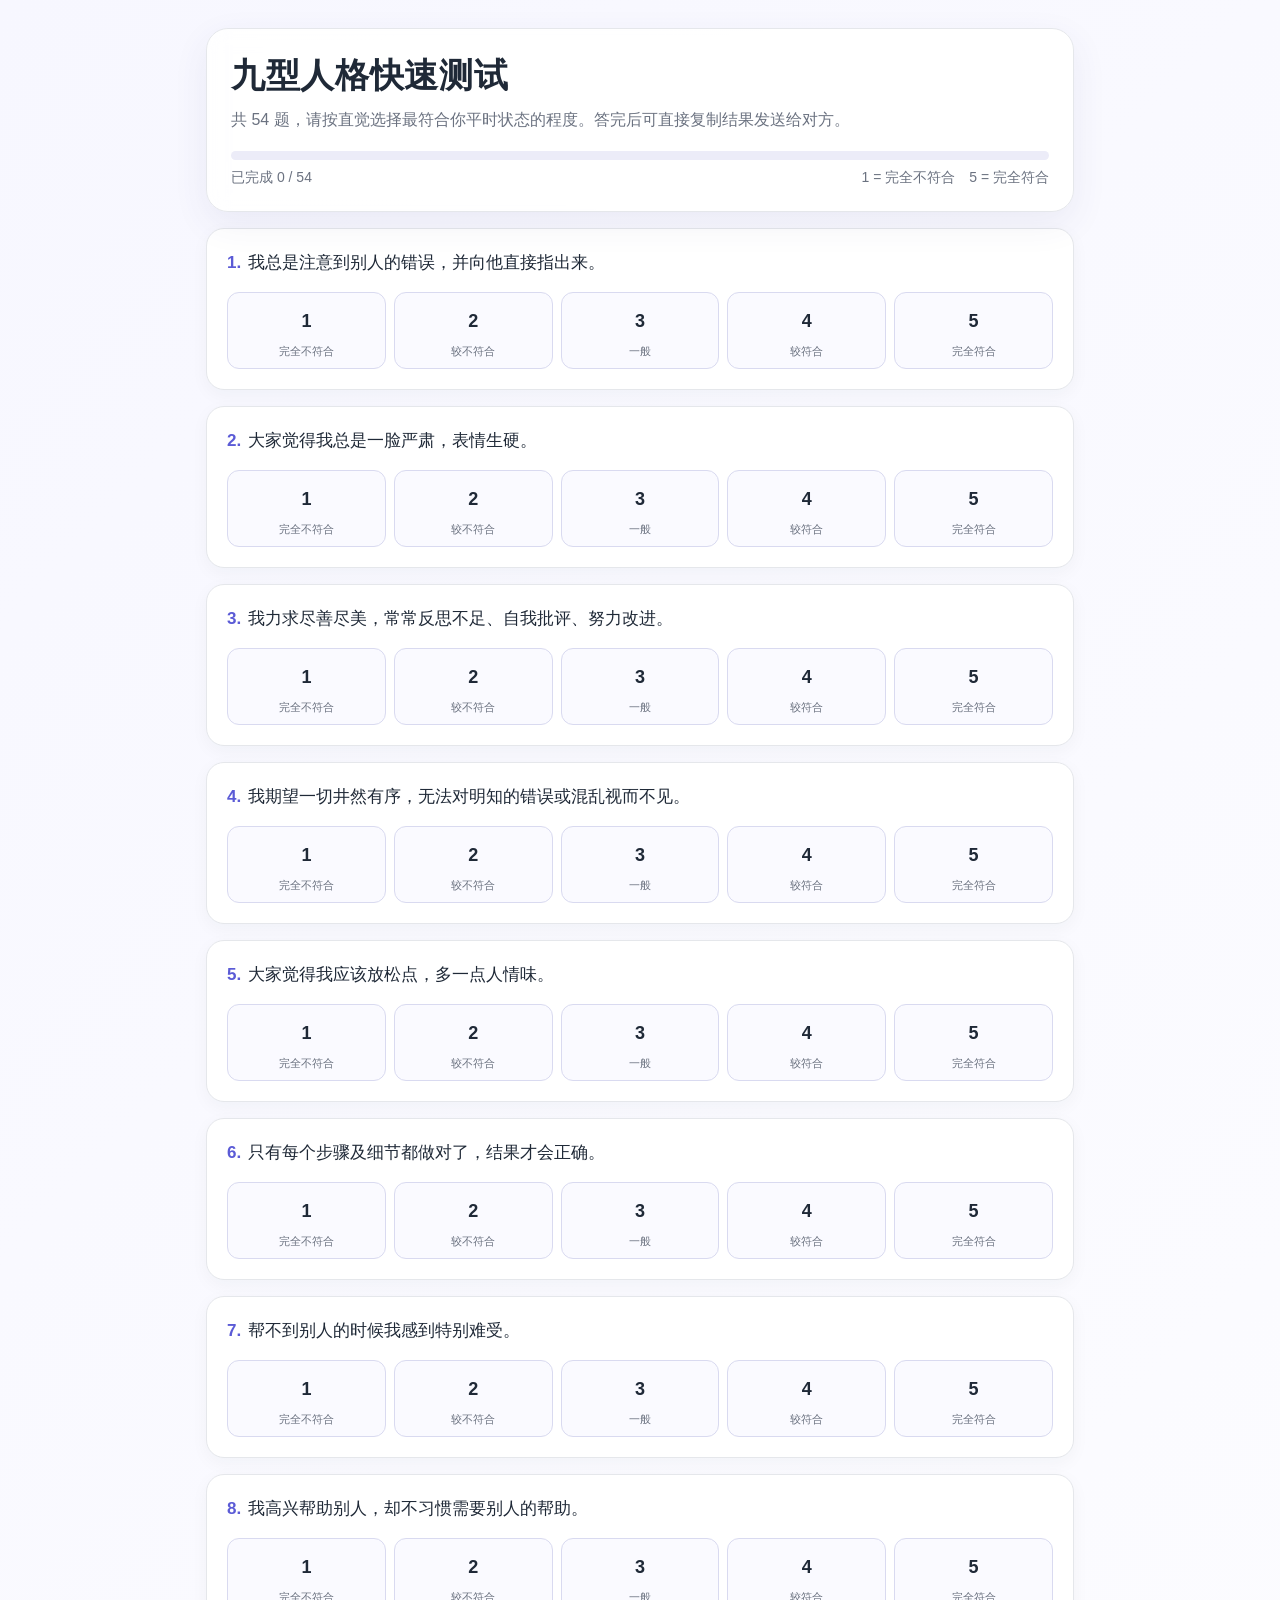
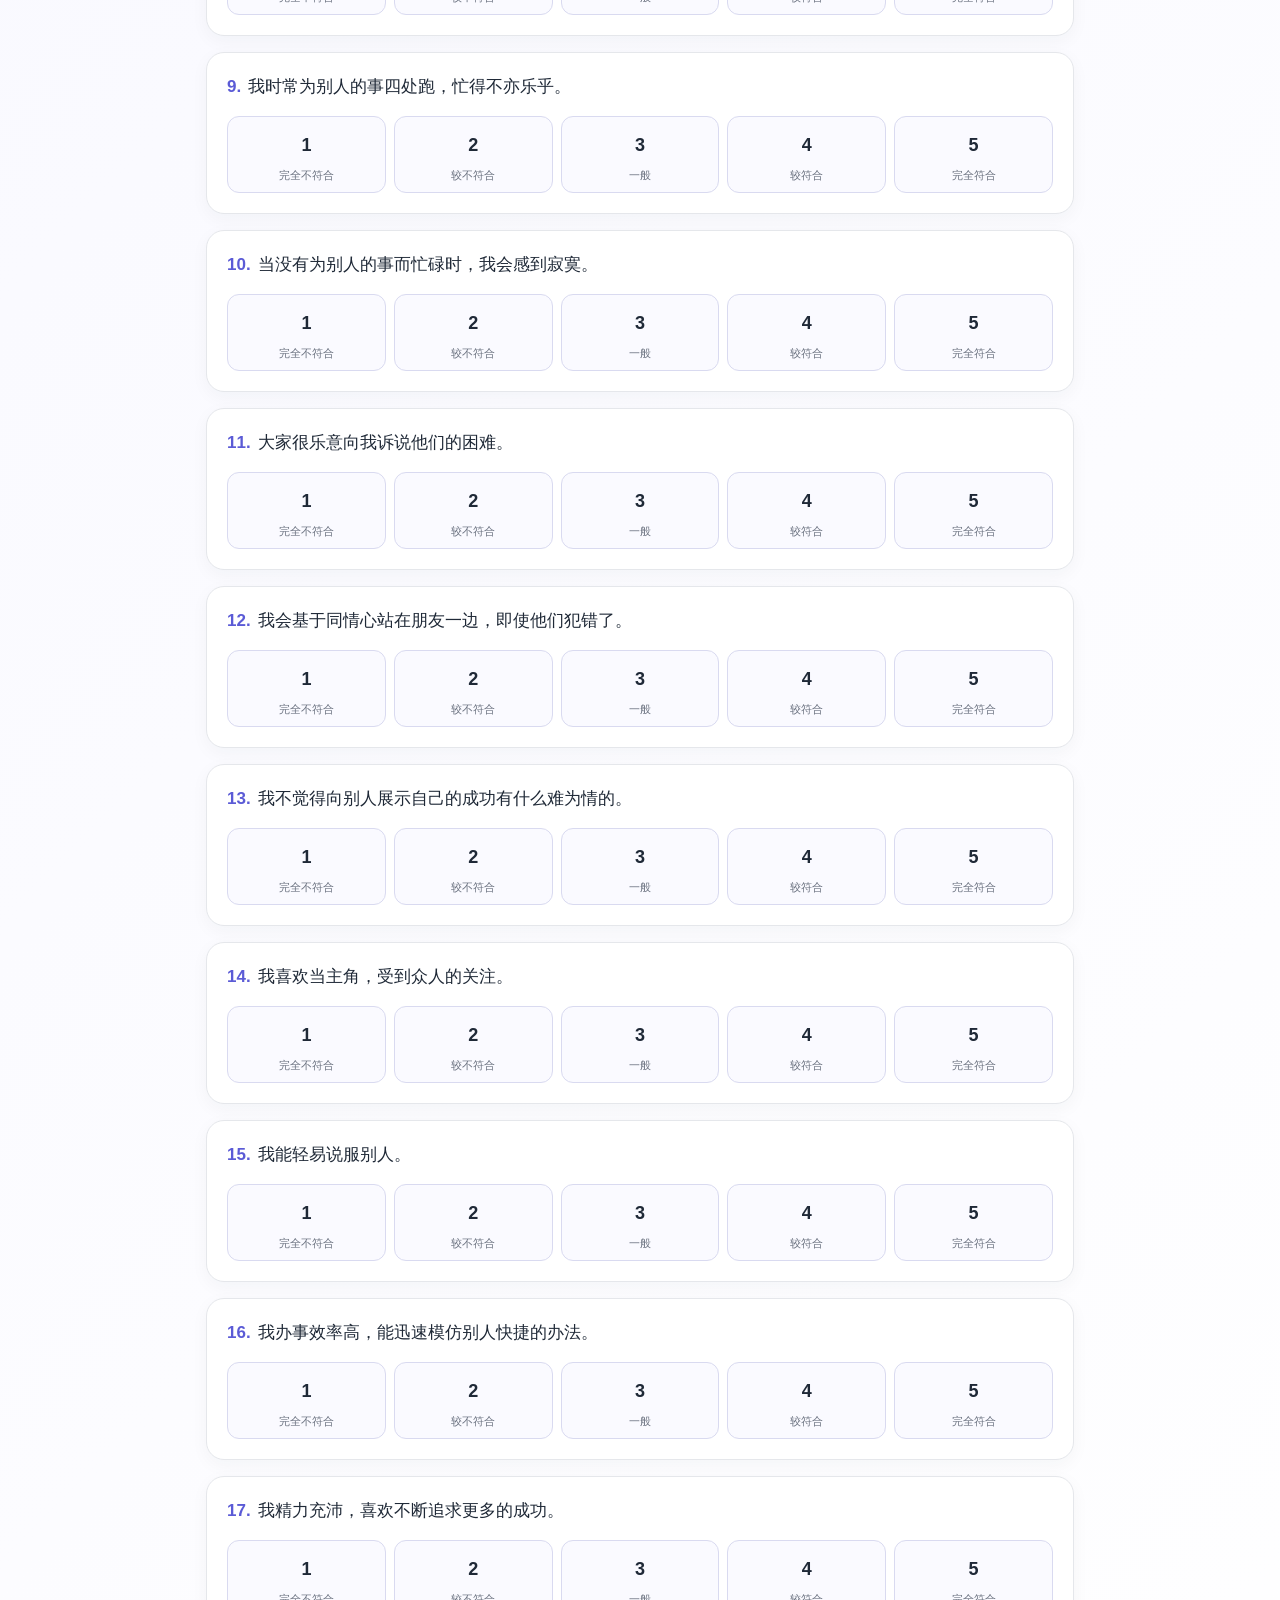
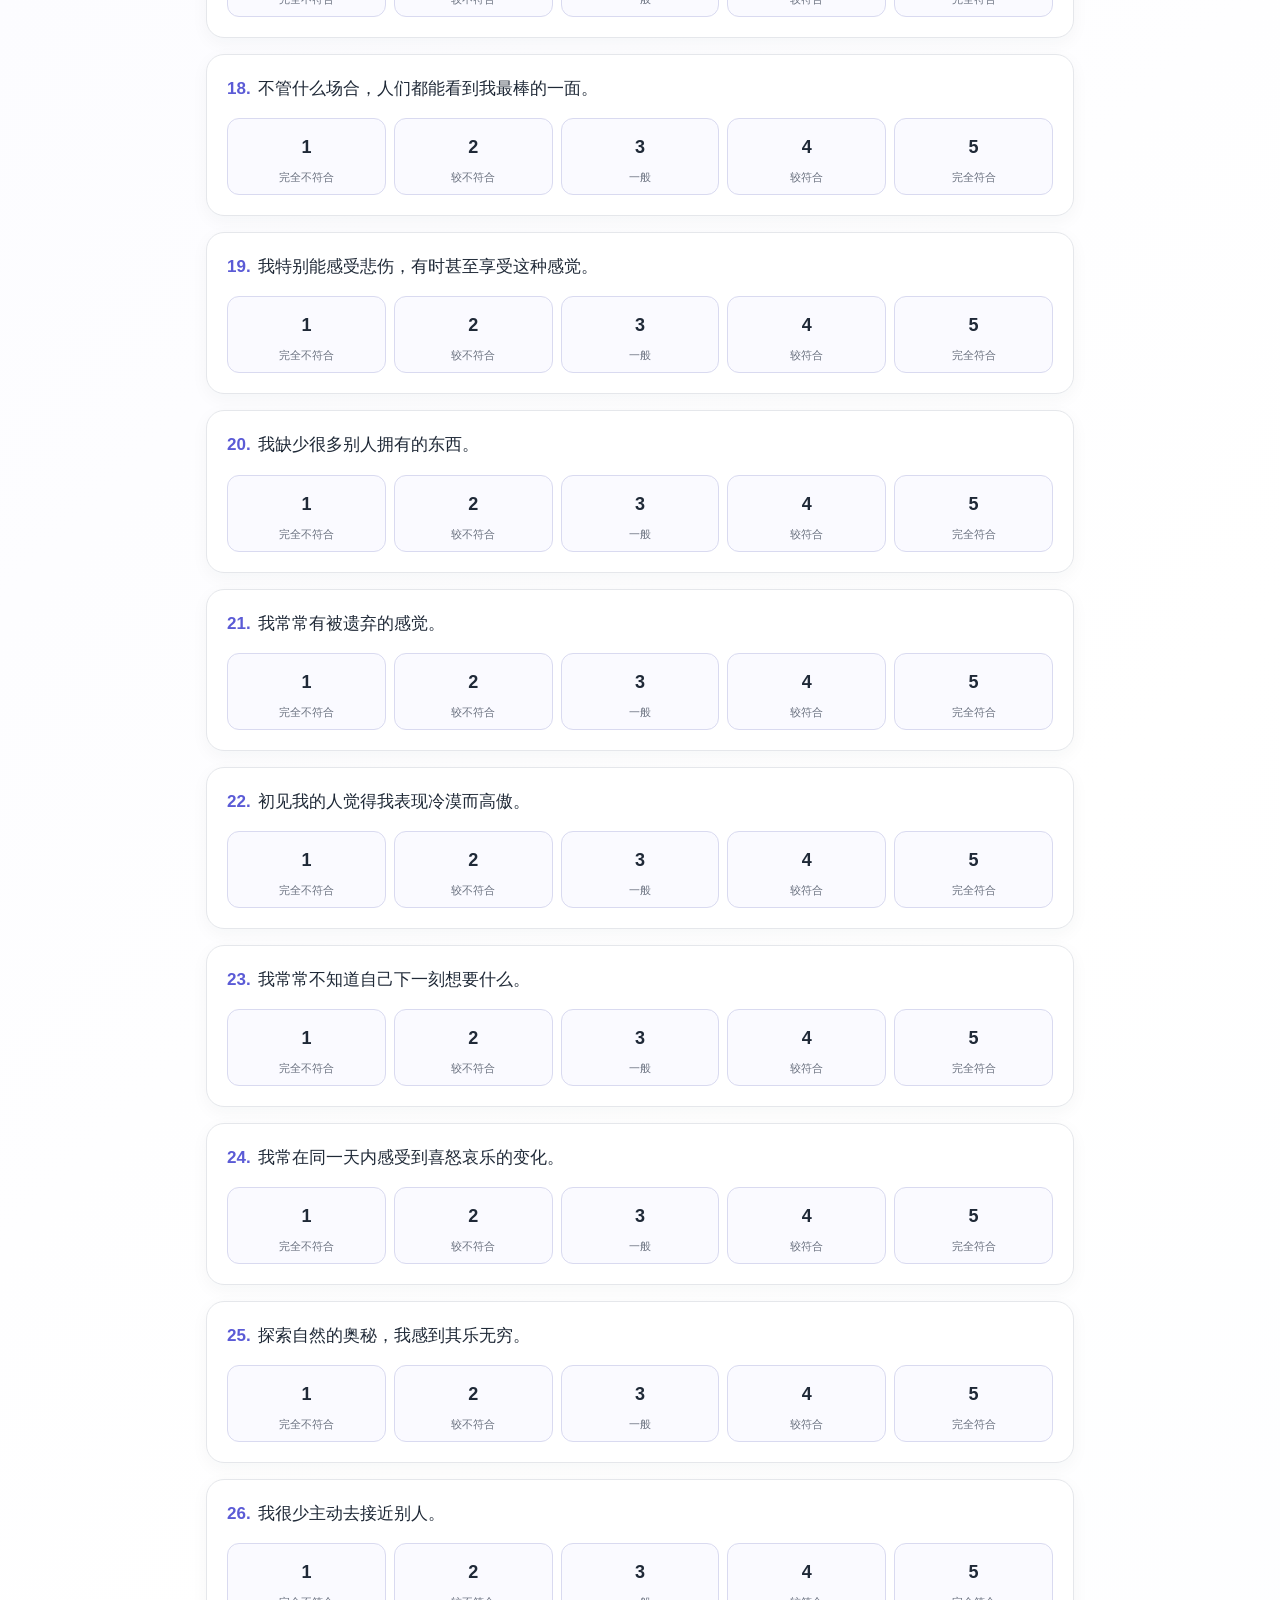
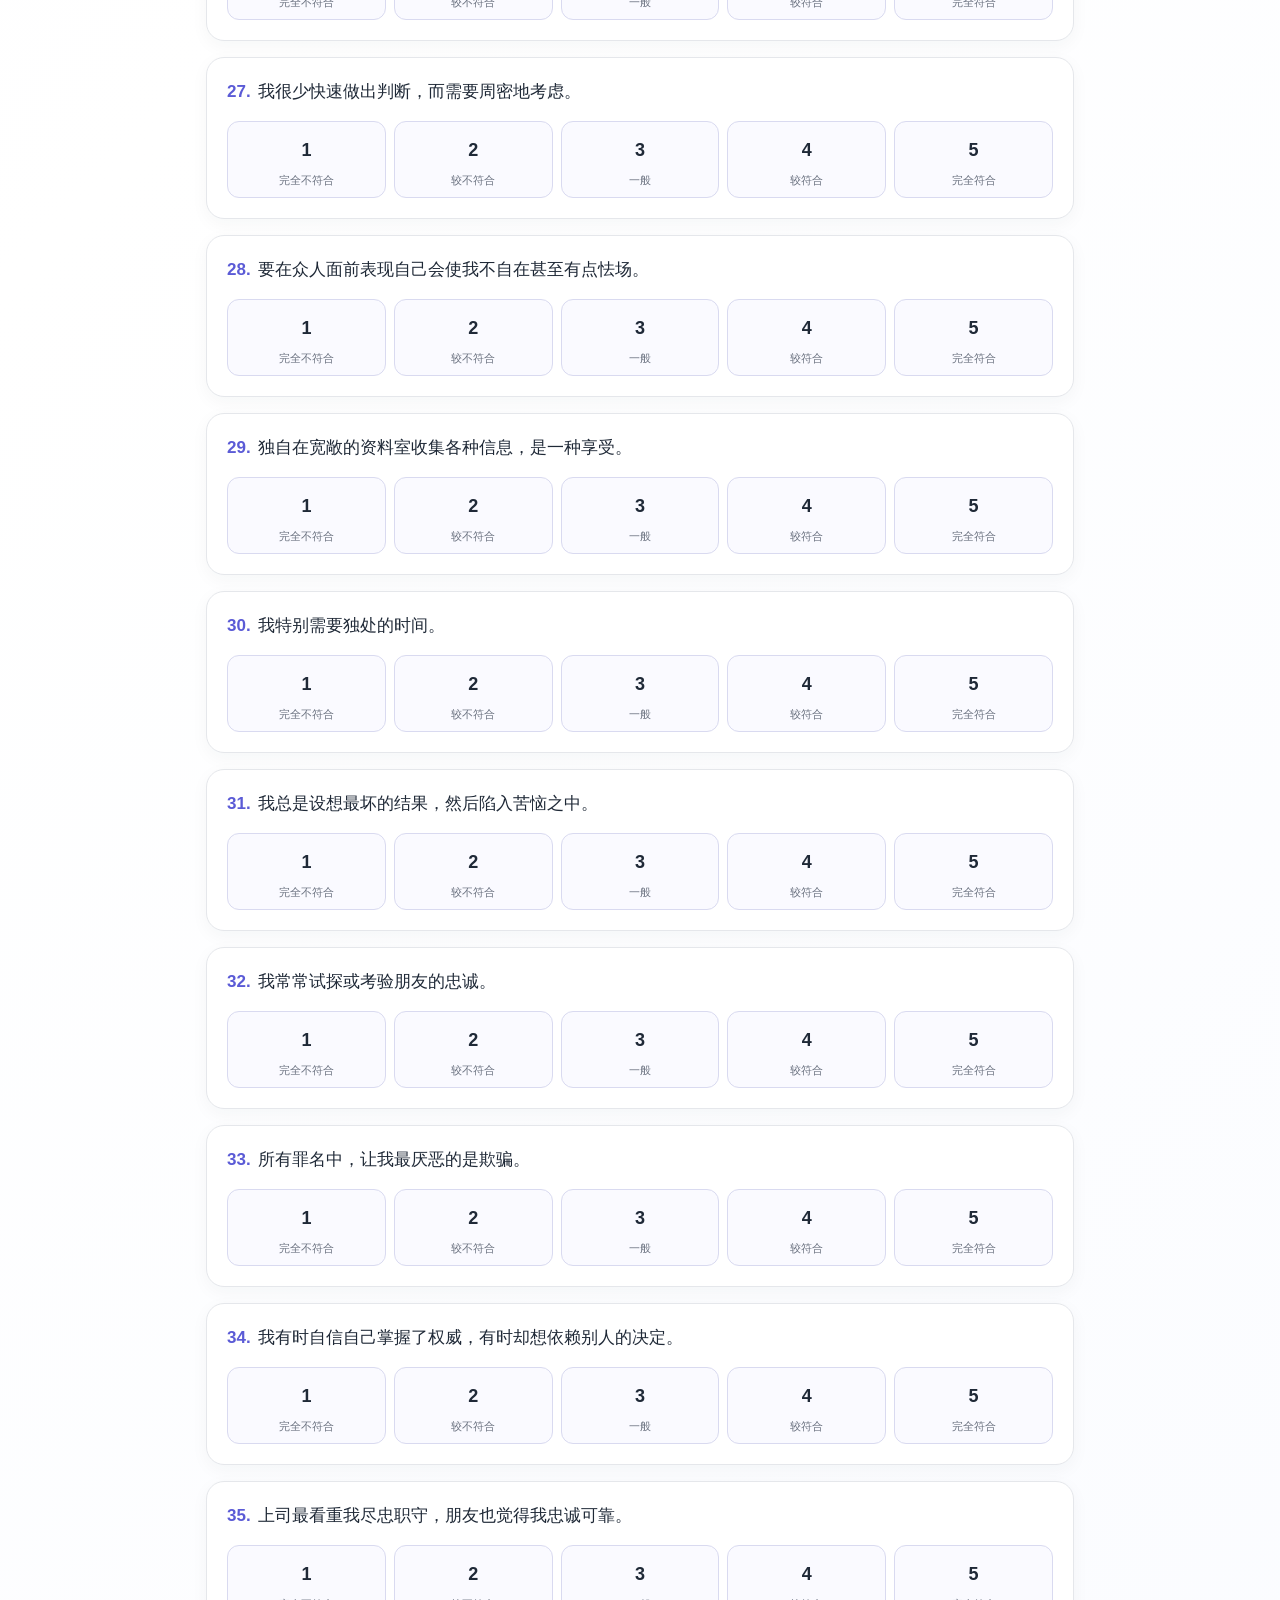
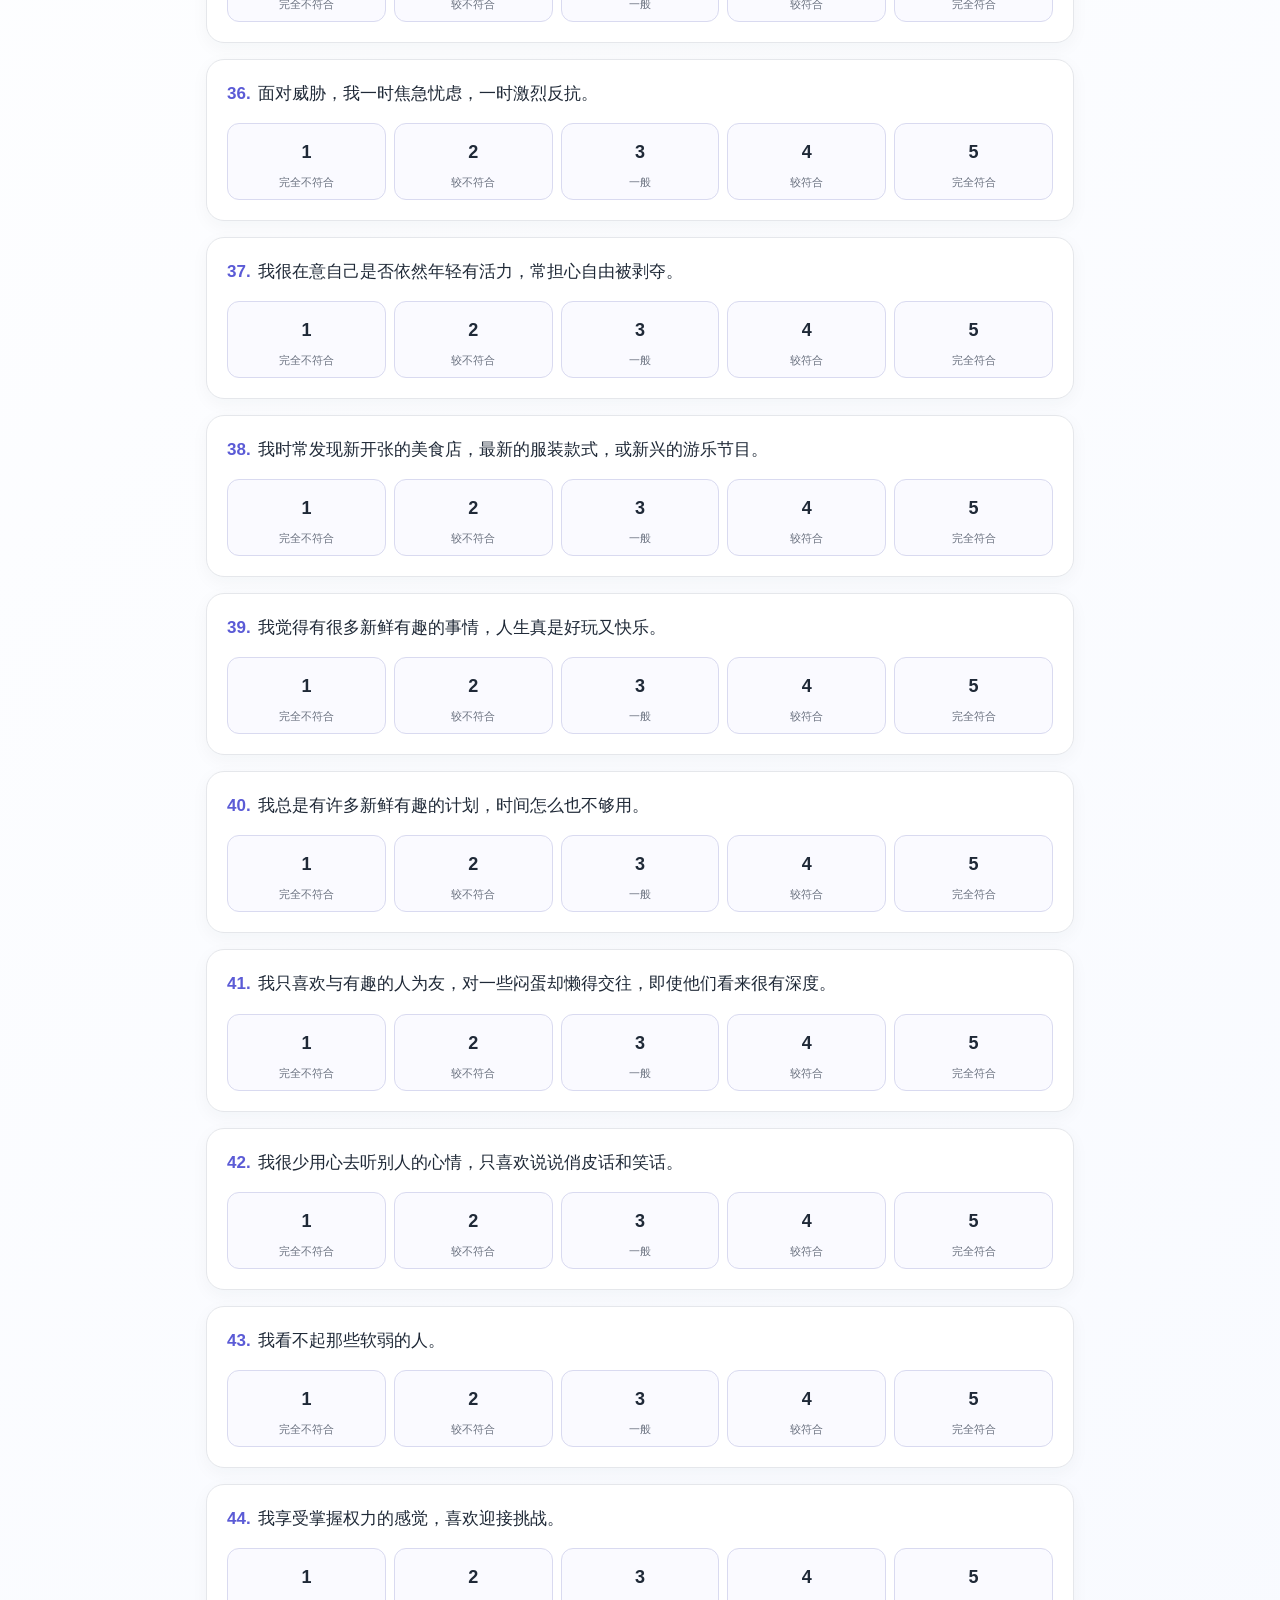
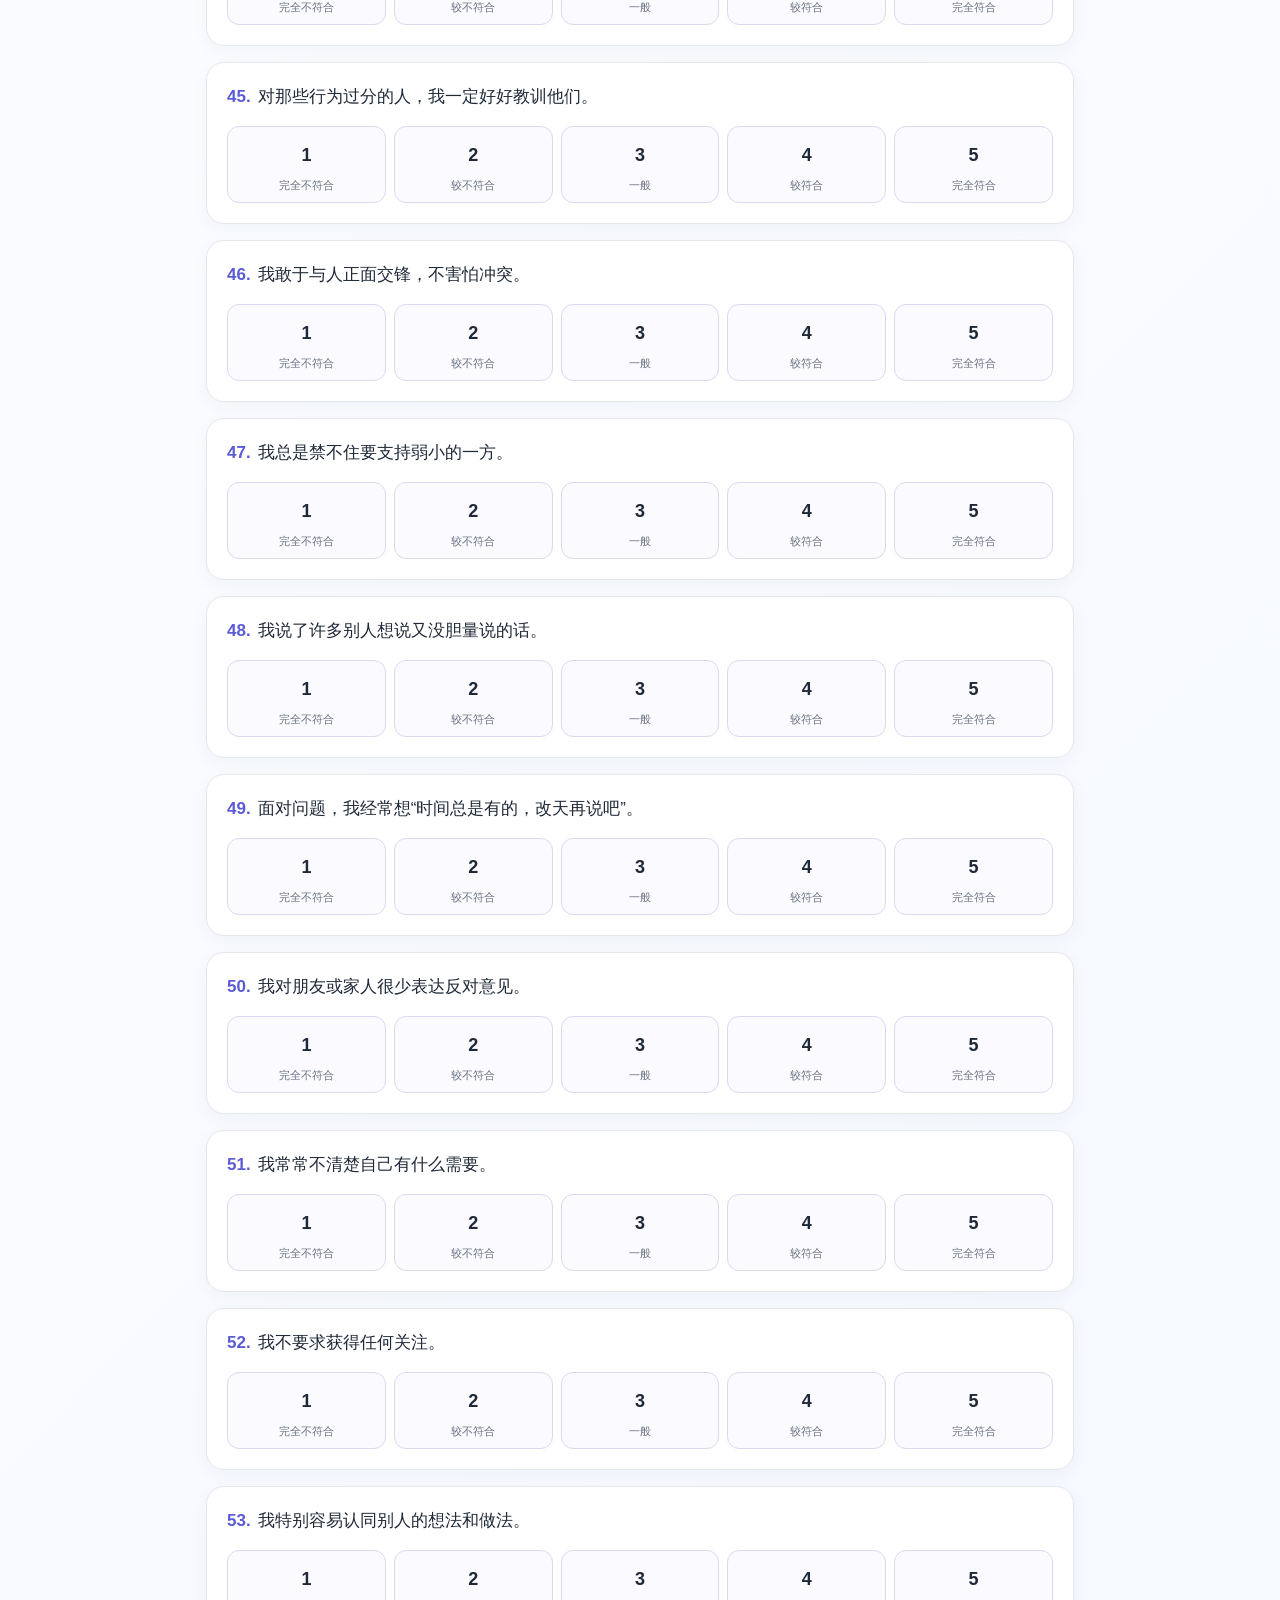
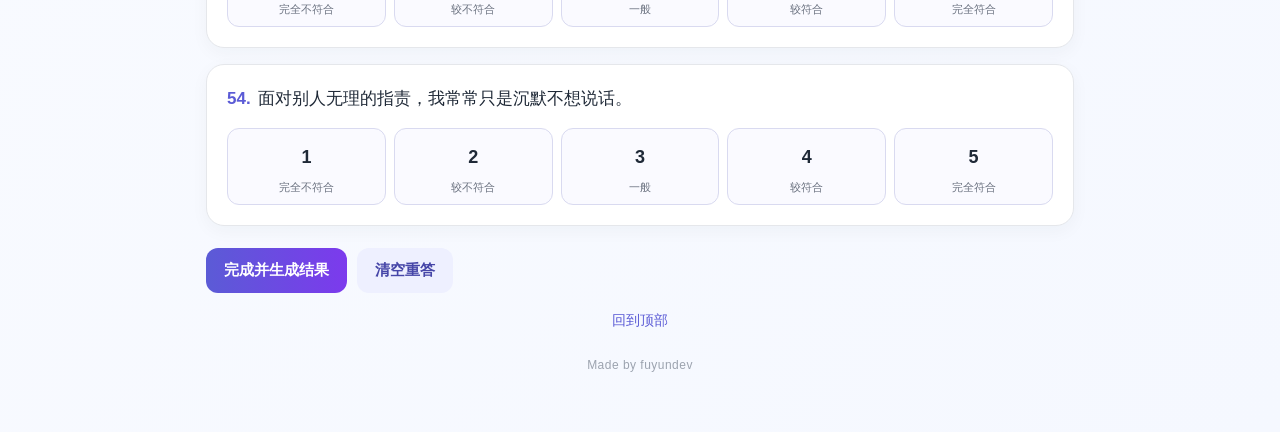
==== enneagram-test.html @ 1fcccbe7 "Use English page filename" ====
<!doctype html>
<html lang="zh-CN">
<head>
  <meta charset="utf-8" />
  <meta name="viewport" content="width=device-width, initial-scale=1" />
  <title>九型人格快速测试</title>
  <style>
    :root { --ink:#1f2937; --muted:#6b7280; --line:#e5e7eb; --brand:#5b5bd6; --brand2:#7c3aed; --soft:#f5f5ff; }
    * { box-sizing:border-box; }
    body { margin:0; color:var(--ink); background:linear-gradient(135deg,#f7f7ff,#fff 45%,#f5f8ff); font-family:-apple-system,BlinkMacSystemFont,"Segoe UI","PingFang SC","Microsoft YaHei",sans-serif; }
    .wrap { max-width:900px; margin:0 auto; padding:28px 16px 60px; }
    header { background:rgba(255,255,255,.88); border:1px solid var(--line); border-radius:22px; padding:24px; box-shadow:0 12px 35px rgba(64,64,130,.08); position:sticky; top:10px; z-index:5; backdrop-filter:blur(10px); }
    h1 { margin:0 0 8px; font-size:clamp(24px,5vw,34px); letter-spacing:.02em; }
    .sub { color:var(--muted); line-height:1.6; margin:0; }
    .bar { height:9px; background:#ececf8; border-radius:99px; overflow:hidden; margin-top:18px; }
    #progress { height:100%; width:0; background:linear-gradient(90deg,var(--brand),var(--brand2)); transition:width .25s; }
    .status { display:flex; justify-content:space-between; gap:12px; margin-top:9px; color:var(--muted); font-size:14px; }
    .question { background:#fff; border:1px solid var(--line); border-radius:18px; padding:20px; margin:16px 0; box-shadow:0 5px 18px rgba(31,41,55,.04); scroll-margin-top:150px; }
    .qtext { font-size:17px; line-height:1.65; margin:0 0 15px; }
    .num { color:var(--brand); font-weight:700; margin-right:7px; }
    .options { display:grid; grid-template-columns:repeat(5,1fr); gap:8px; }
    .options label { cursor:pointer; text-align:center; border:1px solid #d9daf0; border-radius:12px; padding:11px 5px 9px; background:#fafaff; transition:.15s; user-select:none; }
    .options label:hover { border-color:var(--brand); transform:translateY(-1px); }
    .options input { position:absolute; opacity:0; pointer-events:none; }
    .options input:checked + span { background:var(--brand); color:#fff; box-shadow:0 5px 12px rgba(91,91,214,.25); }
    .options span { display:block; border-radius:8px; padding:7px 3px; font-weight:700; font-size:18px; }
    .options small { display:block; color:var(--muted); font-size:11px; margin-top:5px; }
    .options input:checked + span + small { color:var(--brand); font-weight:600; }
    .actions { display:flex; flex-wrap:wrap; gap:10px; margin-top:22px; }
    .export-box { display:flex; flex-wrap:wrap; align-items:end; gap:10px; margin-top:15px; padding:14px; background:#f8f8ff; border:1px solid #e5e5fa; border-radius:13px; }
    .export-box label { display:flex; flex-direction:column; gap:5px; color:var(--muted); font-size:13px; font-weight:600; }
    select { min-width:130px; border:1px solid #d9daf0; border-radius:9px; padding:9px 10px; color:var(--ink); background:#fff; font:inherit; }
    button { border:0; border-radius:12px; padding:13px 18px; font-size:15px; cursor:pointer; font-weight:700; }
    .primary { background:linear-gradient(90deg,var(--brand),var(--brand2)); color:#fff; }
    .secondary { background:#eef0ff; color:#4646a8; }
    .result { display:none; background:#fff; border:1px solid #dcdcff; border-radius:20px; padding:22px; margin-top:22px; box-shadow:0 10px 28px rgba(91,91,214,.12); }
    .result h2 { margin:0 0 6px; }
    .hint { color:var(--muted); font-size:14px; line-height:1.6; }
    .scores { display:grid; grid-template-columns:repeat(3,1fr); gap:10px; margin:17px 0; }
    .score { background:var(--soft); border-radius:13px; padding:12px; }
    .score b { display:block; font-size:18px; color:#3737a1; }
    .score span { color:var(--muted); font-size:13px; }
    textarea { width:100%; min-height:150px; border:1px solid var(--line); border-radius:12px; padding:12px; font:14px/1.6 inherit; resize:vertical; }
    .top { text-align:center; margin:18px 0 0; }
    .top a { color:var(--brand); cursor:pointer; font-size:14px; }
    footer { text-align:center; color:#9ca3af; font-size:12px; margin-top:28px; letter-spacing:.04em; }
    @media (max-width:560px) { header { padding:18px; top:5px; } .question { padding:16px; } .options { gap:5px; } .options label { padding:8px 2px 6px; } .options span { font-size:16px; } .options small { font-size:10px; } .scores { grid-template-columns:repeat(2,1fr); } }
  </style>
</head>
<body>
  <main class="wrap">
    <header>
      <h1>九型人格快速测试</h1>
      <p class="sub">共 54 题，请按直觉选择最符合你平时状态的程度。答完后可直接复制结果发送给对方。</p>
      <div class="bar"><div id="progress"></div></div>
      <div class="status"><span id="count">已完成 0 / 54</span><span>1 = 完全不符合　5 = 完全符合</span></div>
    </header>

    <section id="questions"></section>
    <div class="actions">
      <button class="primary" id="finish">完成并生成结果</button>
      <button class="secondary" id="clear">清空重答</button>
    </div>
    <section class="result" id="result">
      <h2>你的答题结果</h2>
      <p class="hint">以下是按每 6 题汇总的分数，仅用于完成这份测试，不等同于专业心理评估。</p>
      <div class="scores" id="scores"></div>
      <textarea id="summary" readonly></textarea>
      <div class="actions">
        <button class="primary" id="copy">复制汇总结果</button>
        <button class="secondary" id="copyDetails">复制逐题结果</button>
      </div>
      <div class="export-box">
        <label>导出内容
          <select id="exportMode"><option value="summary">汇总结果</option><option value="details">逐题结果</option></select>
        </label>
        <label>导出格式
          <select id="exportFormat"><option value="txt">TXT 文本</option><option value="csv">CSV 表格</option><option value="json">JSON 数据</option></select>
        </label>
        <button class="secondary" id="download">下载文件</button>
      </div>
    </section>
    <div class="top"><a id="toplink">回到顶部</a></div>
    <footer>Made by fuyundev</footer>
  </main>
<script>
const questions = [
"我总是注意到别人的错误，并向他直接指出来。","大家觉得我总是一脸严肃，表情生硬。","我力求尽善尽美，常常反思不足、自我批评、努力改进。","我期望一切井然有序，无法对明知的错误或混乱视而不见。","大家觉得我应该放松点，多一点人情味。","只有每个步骤及细节都做对了，结果才会正确。","帮不到别人的时候我感到特别难受。","我高兴帮助别人，却不习惯需要别人的帮助。","我时常为别人的事四处跑，忙得不亦乐乎。","当没有为别人的事而忙碌时，我会感到寂寞。","大家很乐意向我诉说他们的困难。","我会基于同情心站在朋友一边，即使他们犯错了。","我不觉得向别人展示自己的成功有什么难为情的。","我喜欢当主角，受到众人的关注。","我能轻易说服别人。","我办事效率高，能迅速模仿别人快捷的办法。","我精力充沛，喜欢不断追求更多的成功。","不管什么场合，人们都能看到我最棒的一面。","我特别能感受悲伤，有时甚至享受这种感觉。","我缺少很多别人拥有的东西。","我常常有被遗弃的感觉。","初见我的人觉得我表现冷漠而高傲。","我常常不知道自己下一刻想要什么。","我常在同一天内感受到喜怒哀乐的变化。","探索自然的奥秘，我感到其乐无穷。","我很少主动去接近别人。","我很少快速做出判断，而需要周密地考虑。","要在众人面前表现自己会使我不自在甚至有点怯场。","独自在宽敞的资料室收集各种信息，是一种享受。","我特别需要独处的时间。","我总是设想最坏的结果，然后陷入苦恼之中。","我常常试探或考验朋友的忠诚。","所有罪名中，让我最厌恶的是欺骗。","我有时自信自己掌握了权威，有时却想依赖别人的决定。","上司最看重我尽忠职守，朋友也觉得我忠诚可靠。","面对威胁，我一时焦急忧虑，一时激烈反抗。","我很在意自己是否依然年轻有活力，常担心自由被剥夺。","我时常发现新开张的美食店，最新的服装款式，或新兴的游乐节目。","我觉得有很多新鲜有趣的事情，人生真是好玩又快乐。","我总是有许多新鲜有趣的计划，时间怎么也不够用。","我只喜欢与有趣的人为友，对一些闷蛋却懒得交往，即使他们看来很有深度。","我很少用心去听别人的心情，只喜欢说说俏皮话和笑话。","我看不起那些软弱的人。","我享受掌握权力的感觉，喜欢迎接挑战。","对那些行为过分的人，我一定好好教训他们。","我敢于与人正面交锋，不害怕冲突。","我总是禁不住要支持弱小的一方。","我说了许多别人想说又没胆量说的话。","面对问题，我经常想“时间总是有的，改天再说吧”。","我对朋友或家人很少表达反对意见。","我常常不清楚自己有什么需要。","我不要求获得任何关注。","我特别容易认同别人的想法和做法。","面对别人无理的指责，我常常只是沉默不想说话。"
];
const types = ["1号 完美型","2号 助人型","3号 成就型","4号 自我型","5号 理智型","6号 忠诚型","7号 活跃型","8号 领袖型","9号 和平型"];
let latestSums = [];
const root = document.getElementById('questions');
questions.forEach((q,i)=>{ const n=i+1; const el=document.createElement('article'); el.className='question'; el.id='q'+n; el.innerHTML=`<p class="qtext"><span class="num">${n}.</span>${q}</p><div class="options">${[1,2,3,4,5].map(v=>`<label><input type="radio" name="q${n}" value="${v}"><span>${v}</span><small>${v===1?'完全不符合':v===5?'完全符合':v===2?'较不符合':v===4?'较符合':'一般'}</small></label>`).join('')}</div>`; root.appendChild(el); });
function labelFor(v){ return v==1?'完全不符合':v==5?'完全符合':v==2?'较不符合':v==4?'较符合':'一般'; }
function update(){ const answered=document.querySelectorAll('input:checked').length; document.getElementById('count').textContent=`已完成 ${answered} / ${questions.length}`; document.getElementById('progress').style.width=(answered/questions.length*100)+'%'; const saved={}; document.querySelectorAll('input:checked').forEach(x=>saved[x.name]=x.value); localStorage.setItem('enneagramAnswers',JSON.stringify(saved)); }
root.addEventListener('change',update);
document.getElementById('finish').onclick=()=>{ const vals=questions.map((_,i)=>document.querySelector(`input[name=q${i+1}]:checked`)); const missing=vals.findIndex(x=>!x); if(missing>=0){ document.getElementById('q'+(missing+1)).scrollIntoView({behavior:'smooth',block:'center'}); alert(`还有第 ${missing+1} 题未选择，请完成后再生成结果。`); return; } const sums=Array(9).fill(0); vals.forEach((x,i)=>sums[Math.floor(i/6)]+=Number(x.value)); latestSums=sums; const scores=document.getElementById('scores'); scores.innerHTML=sums.map((s,i)=>`<div class="score"><b>${s} 分</b><span>${types[i]}</span></div>`).join(''); const max=Math.max(...sums), winners=sums.map((s,i)=>s===max?types[i]:'').filter(Boolean).join('、'); const lines=['九型人格测试结果','',...sums.map((s,i)=>`${types[i]}：${s} 分`),'',`最高分：${winners}`]; document.getElementById('summary').value=lines.join('\n'); document.getElementById('result').style.display='block'; document.getElementById('result').scrollIntoView({behavior:'smooth'}); };
document.getElementById('copy').onclick=async()=>{ try{ await navigator.clipboard.writeText(document.getElementById('summary').value); alert('结果已复制，可以直接粘贴发送。'); }catch(e){ document.getElementById('summary').select(); document.execCommand('copy'); alert('结果已复制。'); } };
function detailText(){ const vals=questions.map((_,i)=>document.querySelector(`input[name=q${i+1}]:checked`)); return ['九型人格测试逐题结果','',...questions.map((q,i)=>`${i+1}. ${q}\n   我的选择：${vals[i].value}（${labelFor(vals[i].value)}）`)].join('\n\n'); }
document.getElementById('copyDetails').onclick=async()=>{ try{ await navigator.clipboard.writeText(detailText()); alert('逐题结果已复制，可以直接粘贴发送。'); }catch(e){ const t=document.createElement('textarea'); t.value=detailText(); document.body.appendChild(t); t.select(); document.execCommand('copy'); t.remove(); alert('逐题结果已复制。'); } };
function exportContent(){ const mode=document.getElementById('exportMode').value, format=document.getElementById('exportFormat').value; if(format==='txt') return mode==='summary'?document.getElementById('summary').value:detailText(); if(mode==='summary'){ if(format==='json') return JSON.stringify({title:'九型人格测试结果',scores:types.map((type,i)=>({type,score:latestSums[i]}))},null,2); return [['类型','分数'],...types.map((type,i)=>[type,latestSums[i]])].map(row=>row.map(v=>'"'+String(v).replaceAll('"','""')+'"').join(',')).join('\n'); } const vals=questions.map((_,i)=>document.querySelector(`input[name=q${i+1}]:checked`)); if(format==='json') return JSON.stringify({title:'九型人格测试逐题结果',answers:questions.map((q,i)=>({questionNo:i+1,question:q,score:Number(vals[i].value),label:labelFor(vals[i].value)}))},null,2); return [['题号','题目','分数','选项'],...questions.map((q,i)=>[i+1,q,vals[i].value,labelFor(vals[i].value)])].map(row=>row.map(v=>'"'+String(v).replaceAll('"','""')+'"').join(',')).join('\n'); }
document.getElementById('download').onclick=()=>{ const format=document.getElementById('exportFormat').value; const ext=format==='txt'?'txt':format; const mime=format==='json'?'application/json;charset=utf-8':format==='csv'?'text/csv;charset=utf-8':'text/plain;charset=utf-8'; const blob=new Blob([exportContent()],{type:mime}); const a=document.createElement('a'); a.href=URL.createObjectURL(blob); a.download=`九型人格测试结果.${ext}`; a.click(); URL.revokeObjectURL(a.href); };
document.getElementById('clear').onclick=()=>{ if(confirm('确定要清空所有答案并重新开始吗？')){ document.querySelectorAll('input:checked').forEach(x=>x.checked=false); localStorage.removeItem('enneagramAnswers'); document.getElementById('result').style.display='none'; update(); window.scrollTo({top:0,behavior:'smooth'}); } };
document.getElementById('toplink').onclick=()=>window.scrollTo({top:0,behavior:'smooth'});
try{ const saved=JSON.parse(localStorage.getItem('enneagramAnswers')||'{}'); Object.entries(saved).forEach(([name,value])=>{ const input=document.querySelector(`input[name="${name}"][value="${value}"]`); if(input) input.checked=true; }); }catch(e){}
update();
</script>
</body>
</html>
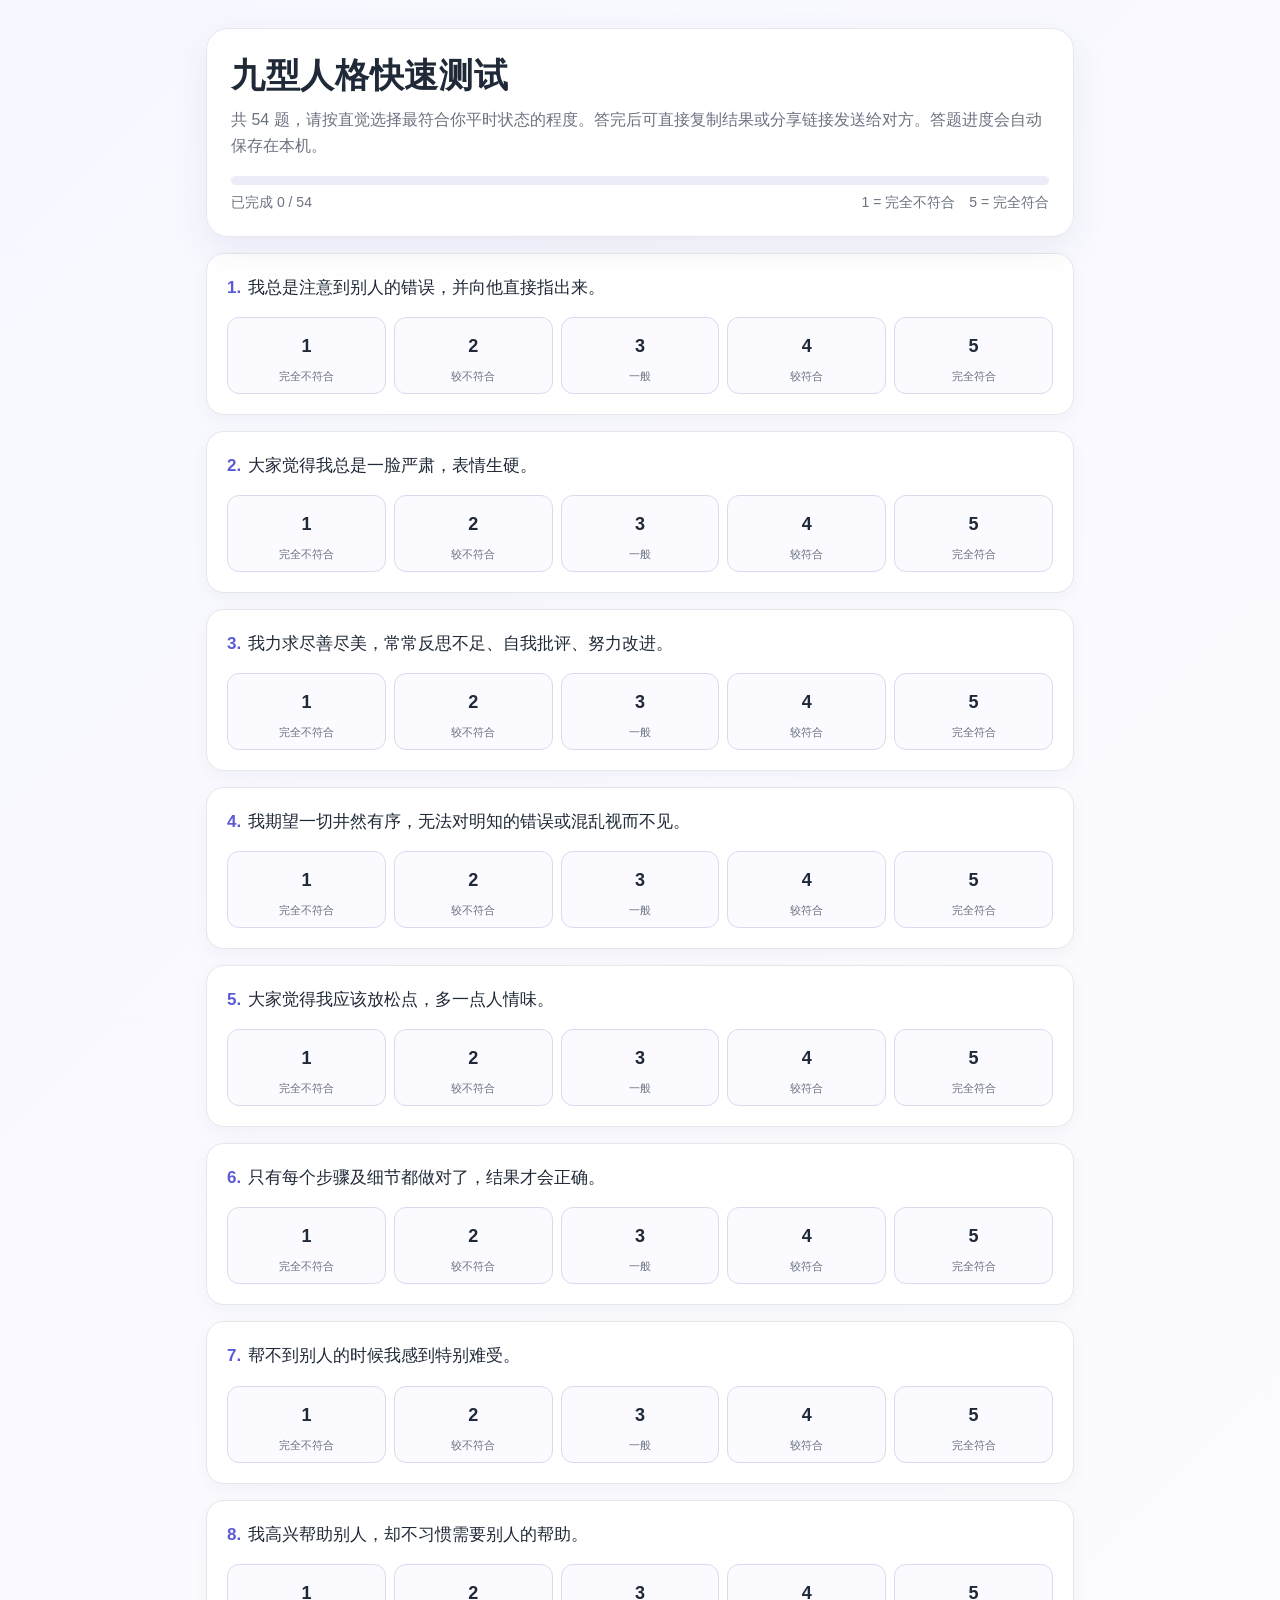
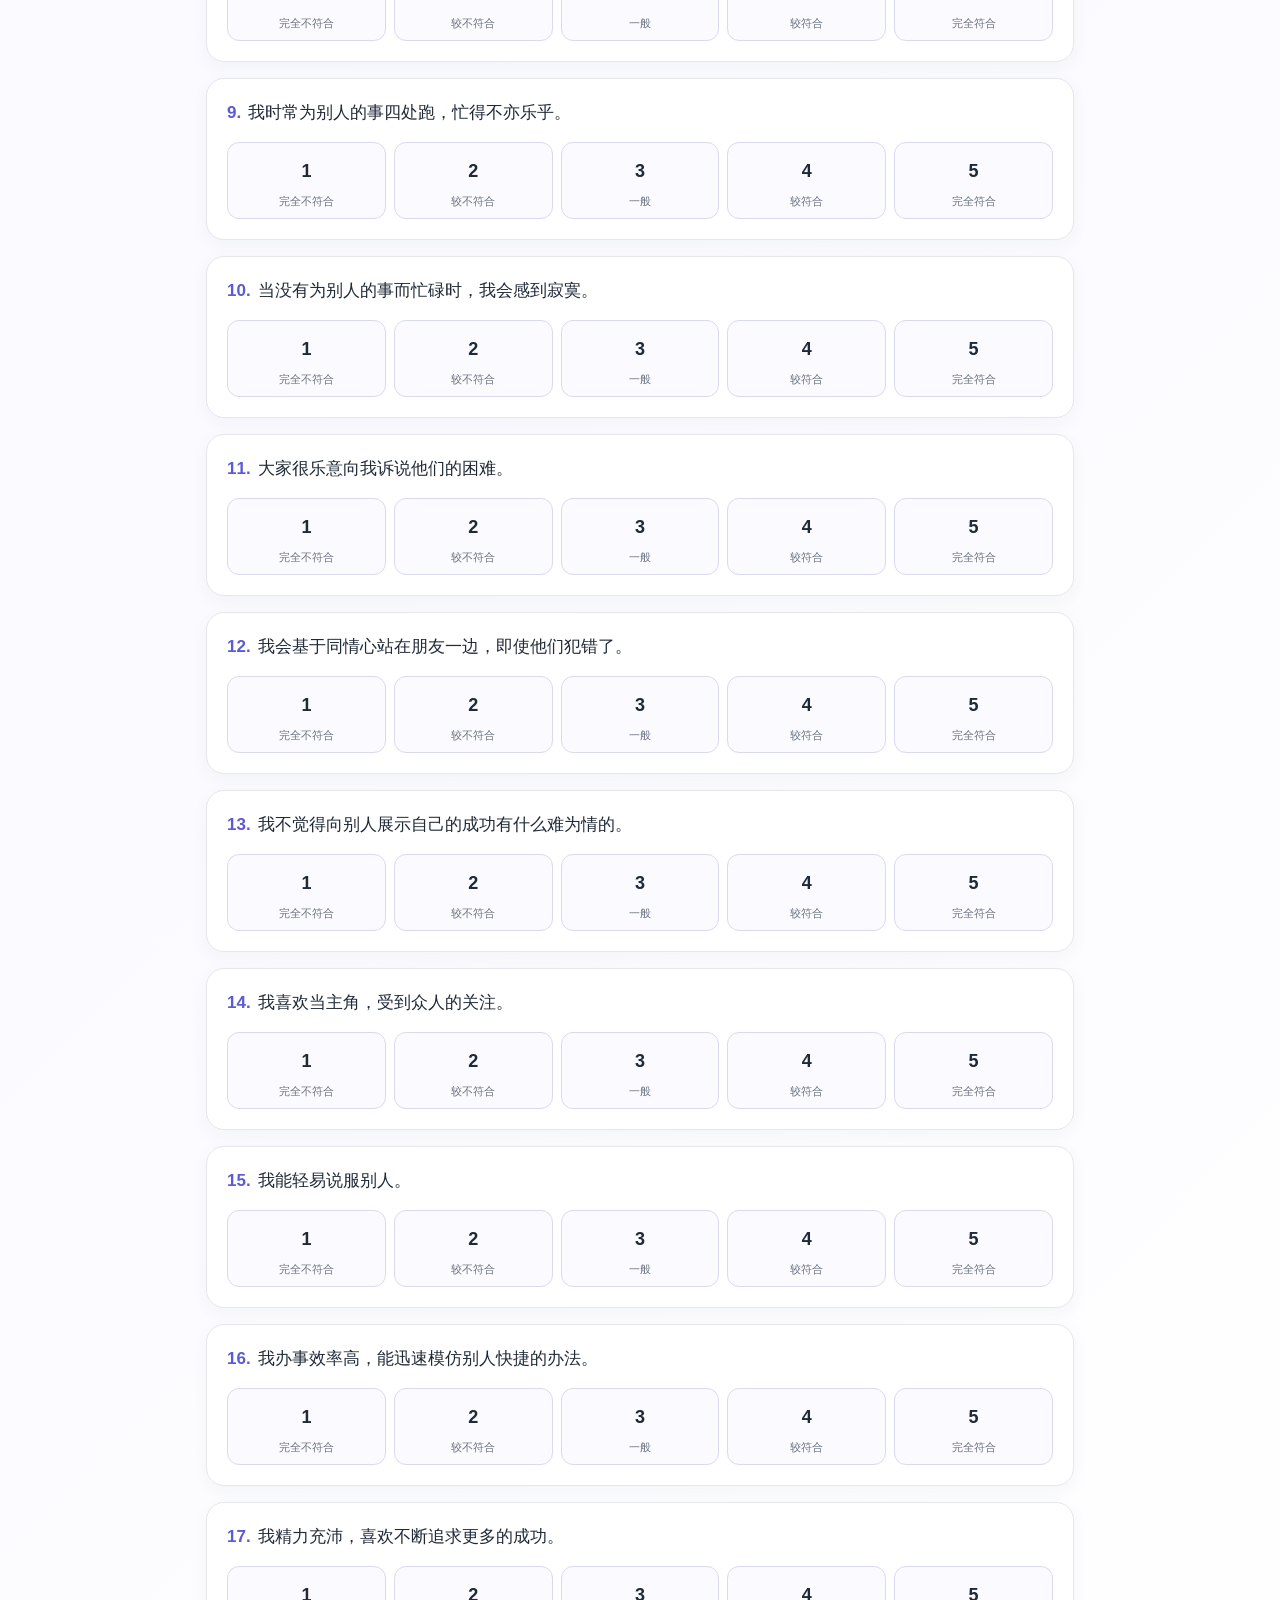
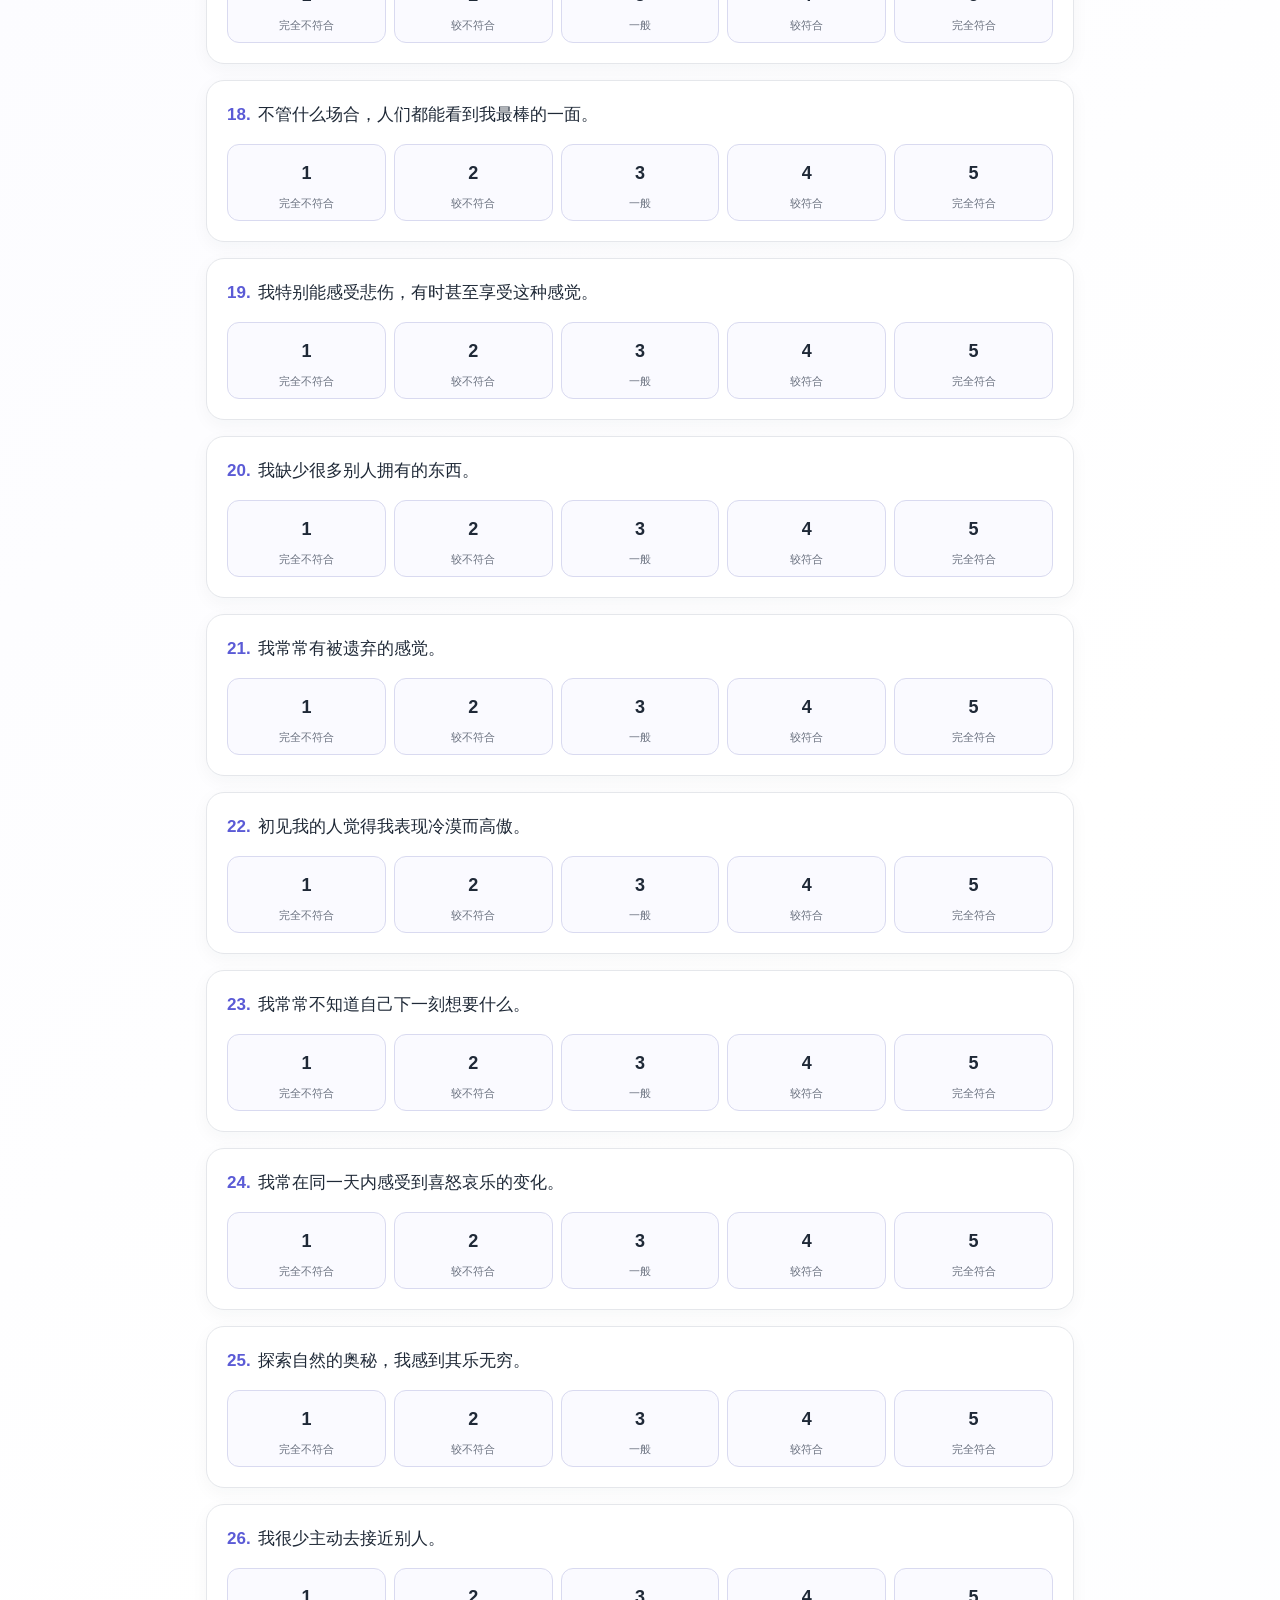
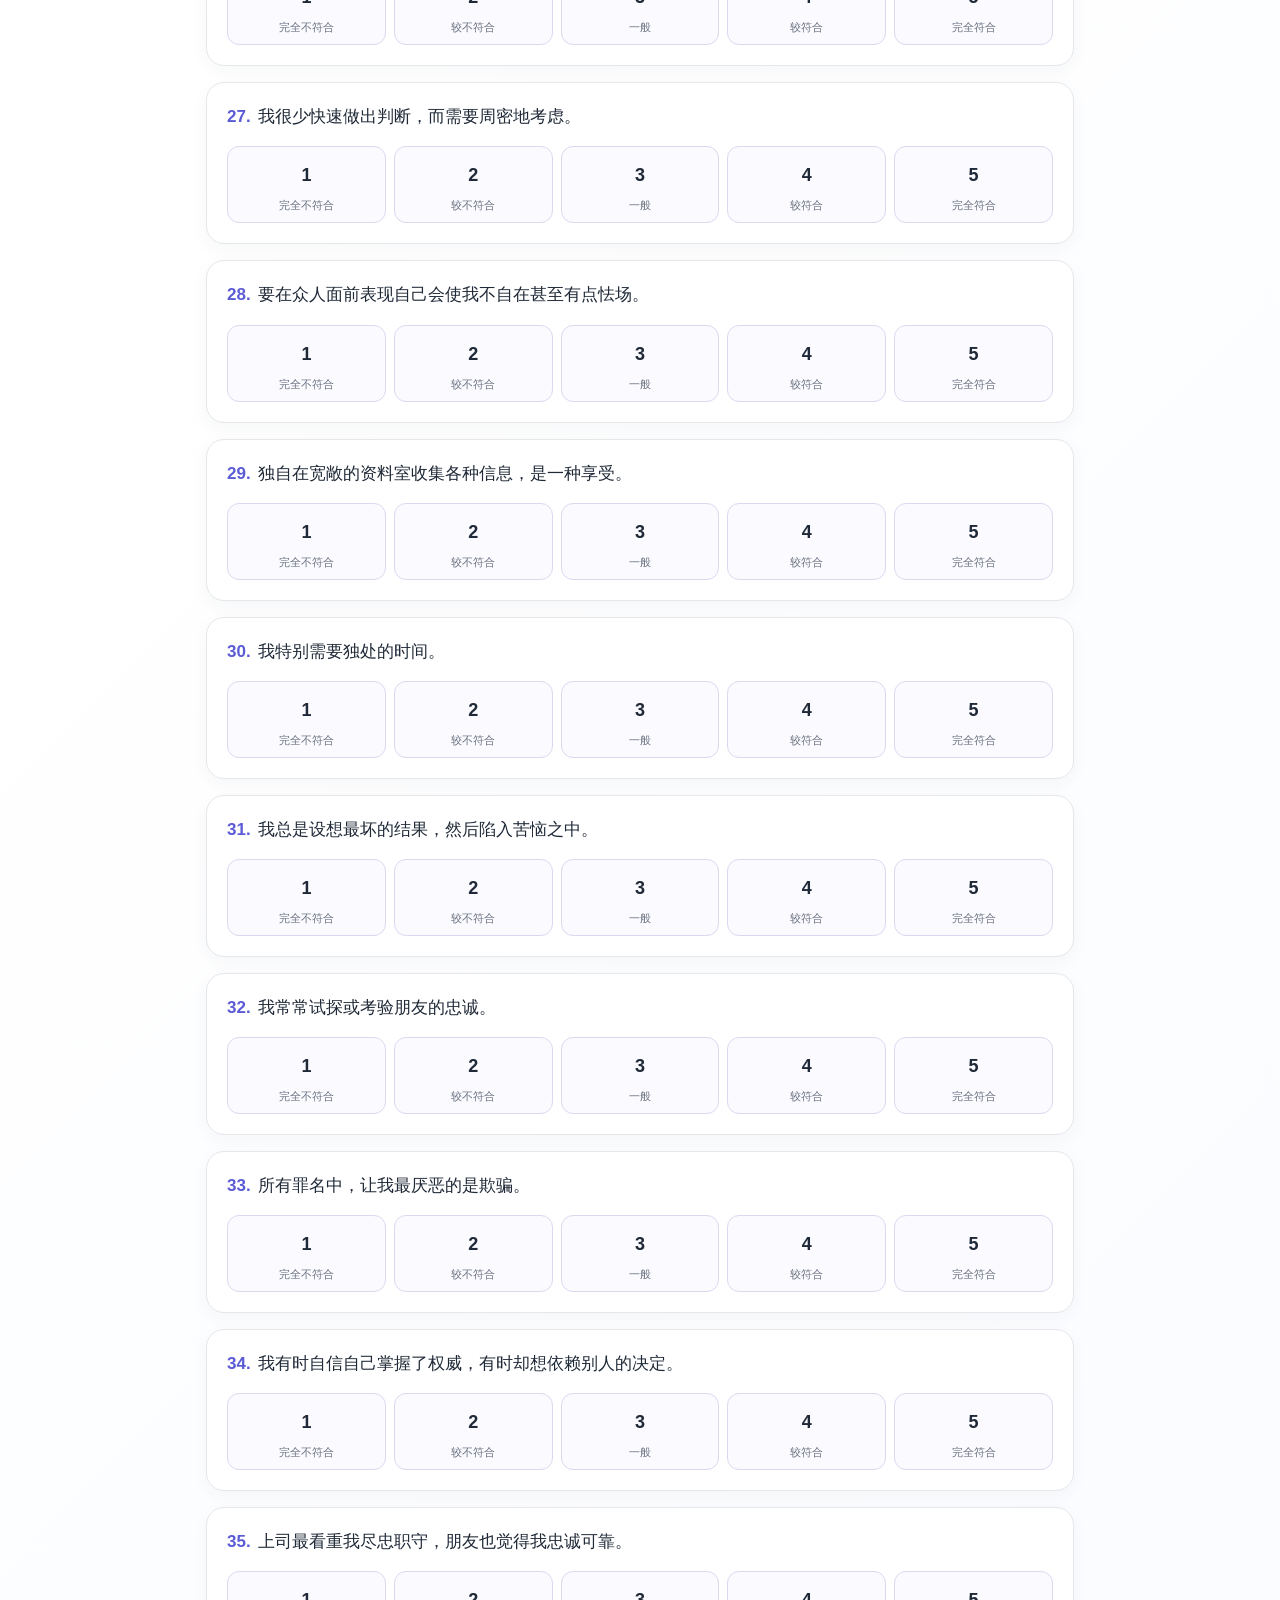
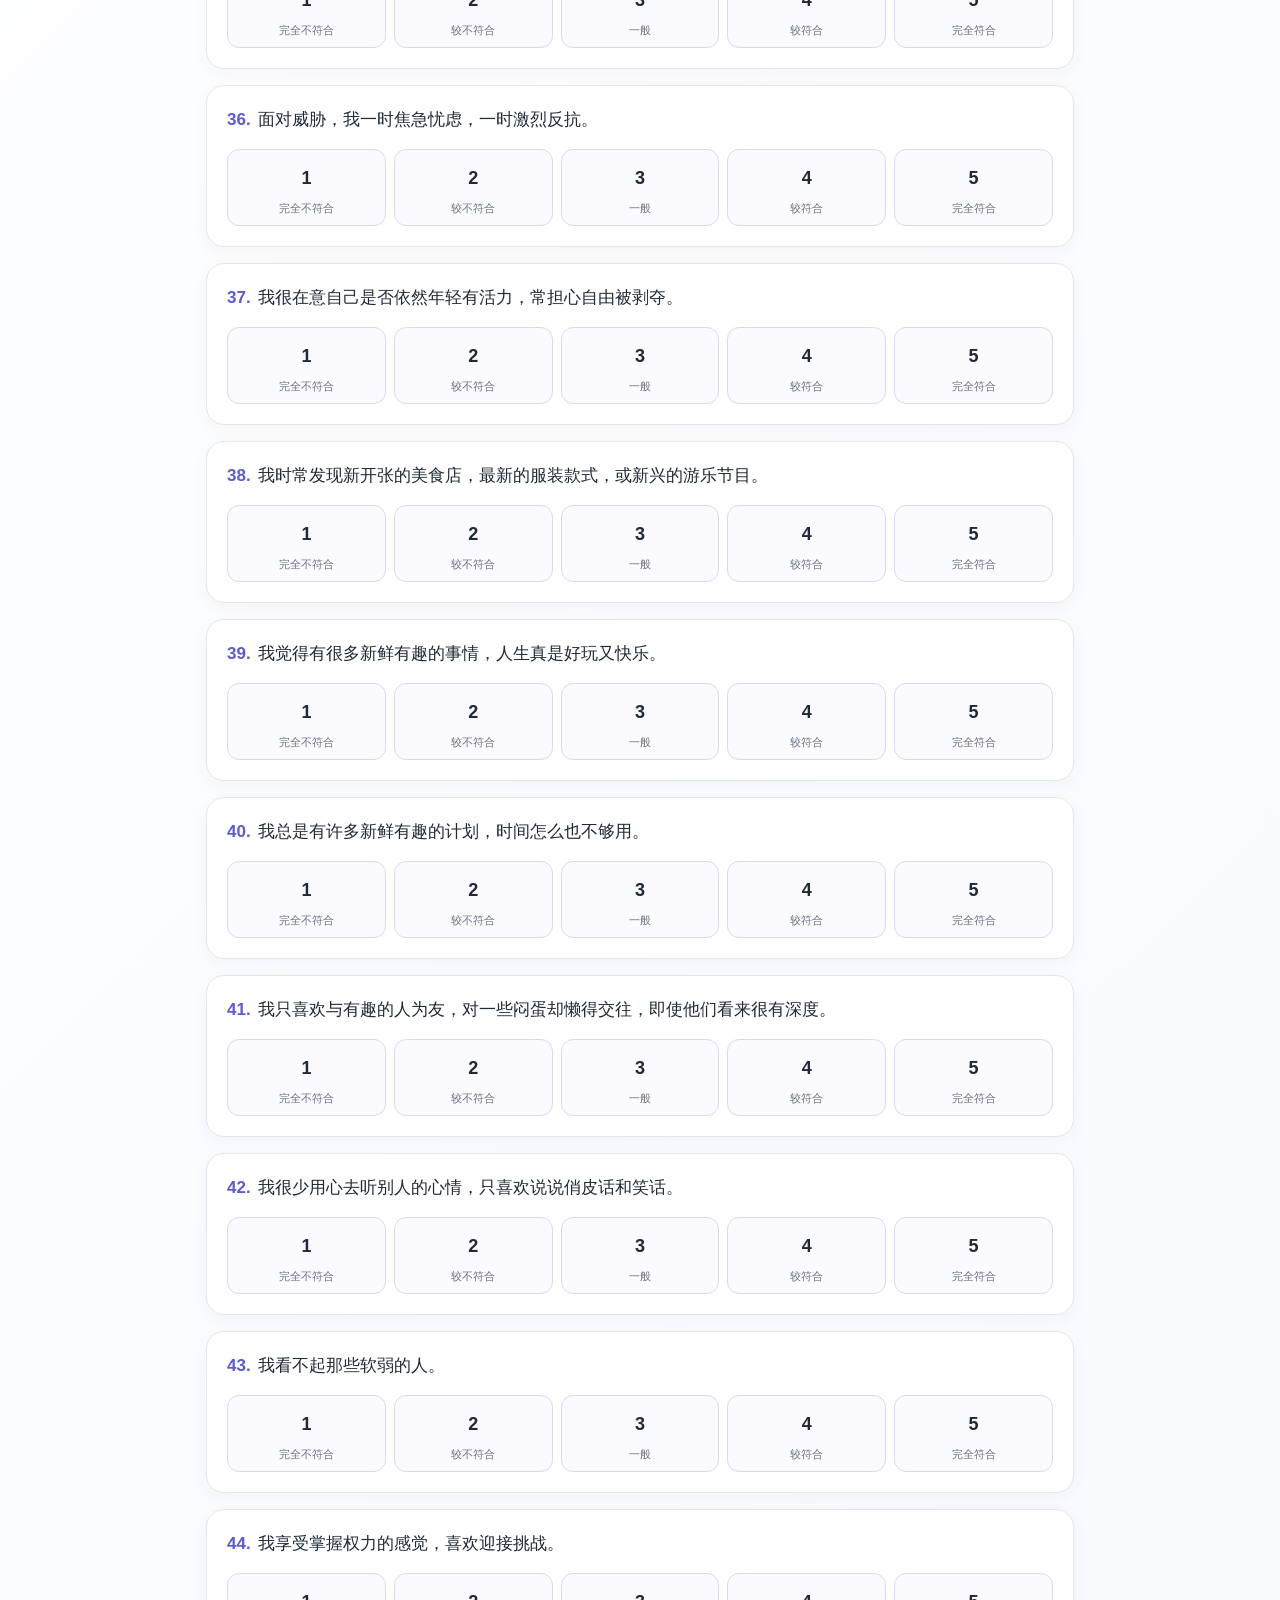
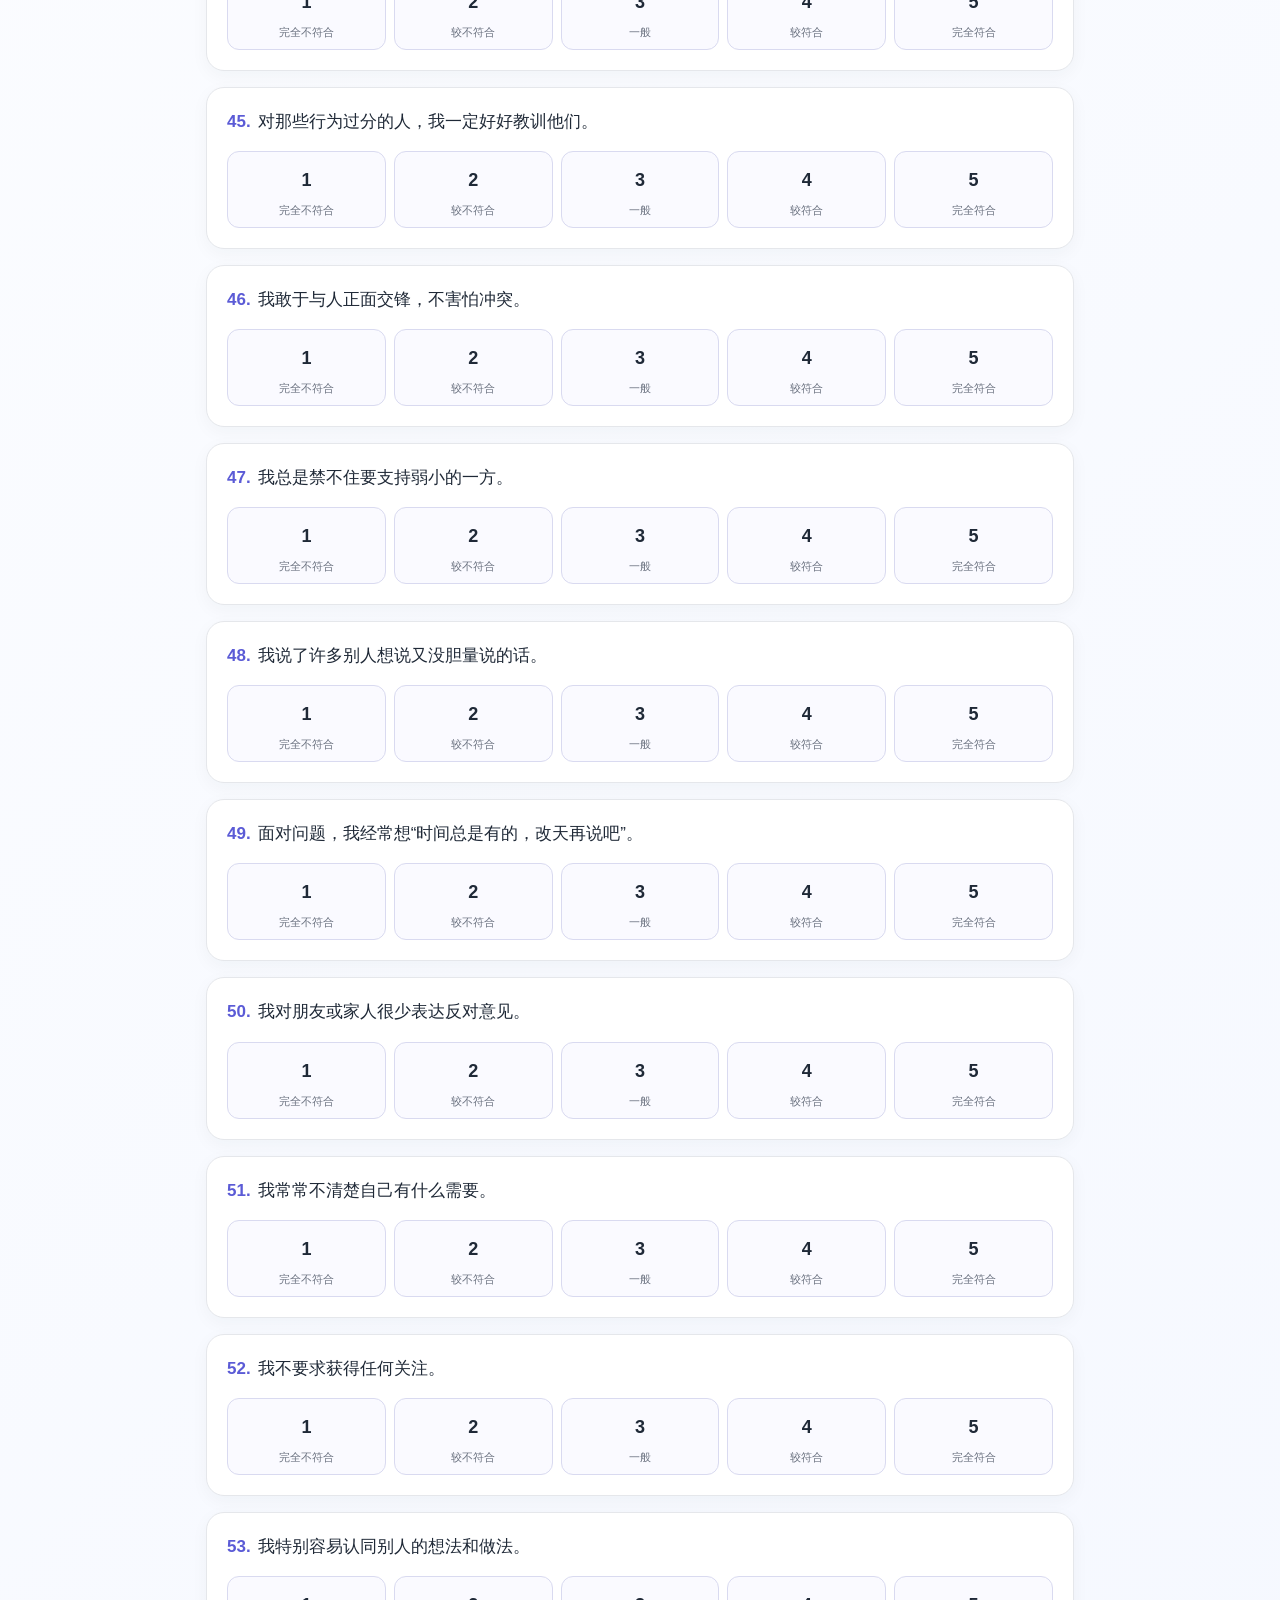
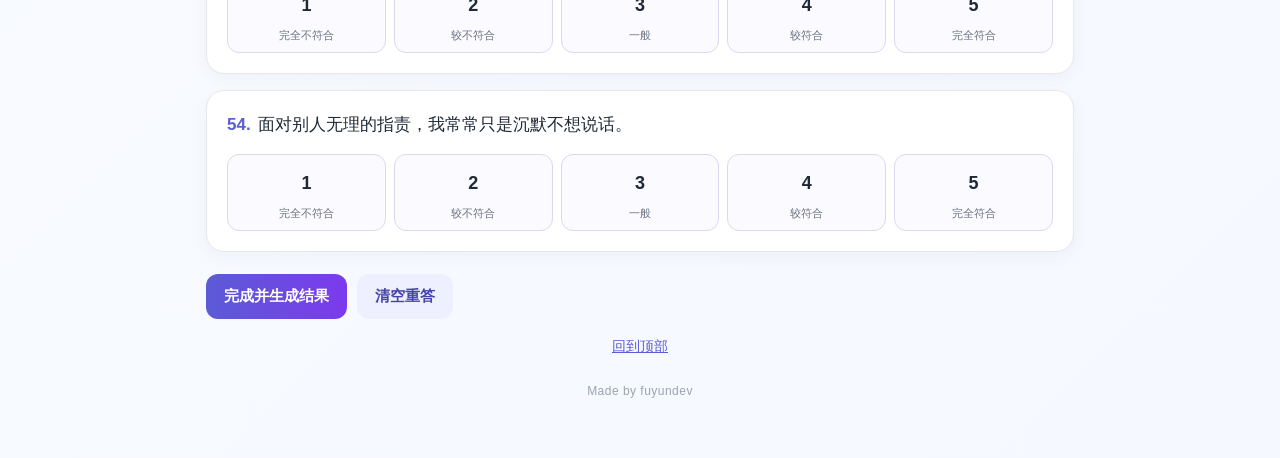
==== commit d20a0070: "Improve test UX: toast, missing-answer highlight, result chart, share link - Replace blocking alerts" ====
--- a/enneagram-test.html
+++ b/enneagram-test.html
@@ -3,24 +3,38 @@
 <head>
   <meta charset="utf-8" />
   <meta name="viewport" content="width=device-width, initial-scale=1" />
+  <meta name="description" content="54 题九型人格快速测试，答完即出九型得分、主型与翼型，可一键复制或分享结果。" />
+  <meta name="theme-color" content="#5b5bd6" />
+  <link rel="icon" href="data:image/svg+xml,%3Csvg xmlns='http://www.w3.org/2000/svg' viewBox='0 0 100 100'%3E%3Ctext y='.9em' font-size='90'%3E%F0%9F%8C%80%3C/text%3E%3C/svg%3E" />
   <title>九型人格快速测试</title>
   <style>
-    :root { --ink:#1f2937; --muted:#6b7280; --line:#e5e7eb; --brand:#5b5bd6; --brand2:#7c3aed; --soft:#f5f5ff; }
+    :root { --ink:#1f2937; --muted:#6b7280; --line:#e5e7eb; --brand:#5b5bd6; --brand2:#7c3aed; --soft:#f5f5ff; --danger:#dc2626; }
     * { box-sizing:border-box; }
+    html { scroll-behavior:smooth; }
     body { margin:0; color:var(--ink); background:linear-gradient(135deg,#f7f7ff,#fff 45%,#f5f8ff); font-family:-apple-system,BlinkMacSystemFont,"Segoe UI","PingFang SC","Microsoft YaHei",sans-serif; }
     .wrap { max-width:900px; margin:0 auto; padding:28px 16px 60px; }
-    header { background:rgba(255,255,255,.88); border:1px solid var(--line); border-radius:22px; padding:24px; box-shadow:0 12px 35px rgba(64,64,130,.08); position:sticky; top:10px; z-index:5; backdrop-filter:blur(10px); }
-    h1 { margin:0 0 8px; font-size:clamp(24px,5vw,34px); letter-spacing:.02em; }
+    header { background:rgba(255,255,255,.88); border:1px solid var(--line); border-radius:22px; padding:24px; box-shadow:0 12px 35px rgba(64,64,130,.08); position:sticky; top:10px; z-index:5; backdrop-filter:blur(10px); transition:padding .2s; }
+    h1 { margin:0 0 8px; font-size:clamp(24px,5vw,34px); letter-spacing:.02em; transition:font-size .2s; }
     .sub { color:var(--muted); line-height:1.6; margin:0; }
+    /* 向下滚动后头部收起，少占屏幕空间 */
+    header.compact { padding:12px 24px; }
+    header.compact h1 { font-size:20px; margin-bottom:0; }
+    header.compact .sub { display:none; }
+    header.compact .bar { margin-top:10px; height:6px; }
+    header.compact .status { margin-top:6px; font-size:13px; }
     .bar { height:9px; background:#ececf8; border-radius:99px; overflow:hidden; margin-top:18px; }
     #progress { height:100%; width:0; background:linear-gradient(90deg,var(--brand),var(--brand2)); transition:width .25s; }
     .status { display:flex; justify-content:space-between; gap:12px; margin-top:9px; color:var(--muted); font-size:14px; }
-    .question { background:#fff; border:1px solid var(--line); border-radius:18px; padding:20px; margin:16px 0; box-shadow:0 5px 18px rgba(31,41,55,.04); scroll-margin-top:150px; }
+    .question { background:#fff; border:1px solid var(--line); border-radius:18px; padding:20px; margin:16px 0; box-shadow:0 5px 18px rgba(31,41,55,.04); scroll-margin-top:120px; transition:border-color .2s, box-shadow .2s; }
+    .question.missing { border-color:var(--danger); box-shadow:0 0 0 3px rgba(220,38,38,.12); }
+    .question.missing .qtext::after { content:"未作答"; color:var(--danger); font-size:12px; font-weight:600; margin-left:8px; vertical-align:middle; }
     .qtext { font-size:17px; line-height:1.65; margin:0 0 15px; }
     .num { color:var(--brand); font-weight:700; margin-right:7px; }
-    .options { display:grid; grid-template-columns:repeat(5,1fr); gap:8px; }
-    .options label { cursor:pointer; text-align:center; border:1px solid #d9daf0; border-radius:12px; padding:11px 5px 9px; background:#fafaff; transition:.15s; user-select:none; }
+    fieldset.options { display:grid; grid-template-columns:repeat(5,1fr); gap:8px; border:0; padding:0; margin:0; min-width:0; }
+    .options label { cursor:pointer; text-align:center; border:1px solid #d9daf0; border-radius:12px; padding:11px 5px 9px; background:#fafaff; transition:.15s; user-select:none; position:relative; }
     .options label:hover { border-color:var(--brand); transform:translateY(-1px); }
+    .options label:has(input:checked) { border-color:var(--brand); background:#fff; }
+    .options label:has(input:focus-visible) { outline:2px solid var(--brand2); outline-offset:2px; }
     .options input { position:absolute; opacity:0; pointer-events:none; }
     .options input:checked + span { background:var(--brand); color:#fff; box-shadow:0 5px 12px rgba(91,91,214,.25); }
     .options span { display:block; border-radius:8px; padding:7px 3px; font-weight:700; font-size:18px; }
@@ -30,49 +44,78 @@
     .export-box { display:flex; flex-wrap:wrap; align-items:end; gap:10px; margin-top:15px; padding:14px; background:#f8f8ff; border:1px solid #e5e5fa; border-radius:13px; }
     .export-box label { display:flex; flex-direction:column; gap:5px; color:var(--muted); font-size:13px; font-weight:600; }
     select { min-width:130px; border:1px solid #d9daf0; border-radius:9px; padding:9px 10px; color:var(--ink); background:#fff; font:inherit; }
-    button { border:0; border-radius:12px; padding:13px 18px; font-size:15px; cursor:pointer; font-weight:700; }
+    button { border:0; border-radius:12px; padding:13px 18px; font-size:15px; cursor:pointer; font-weight:700; font-family:inherit; }
+    button:focus-visible { outline:2px solid var(--brand2); outline-offset:2px; }
     .primary { background:linear-gradient(90deg,var(--brand),var(--brand2)); color:#fff; }
     .secondary { background:#eef0ff; color:#4646a8; }
-    .result { display:none; background:#fff; border:1px solid #dcdcff; border-radius:20px; padding:22px; margin-top:22px; box-shadow:0 10px 28px rgba(91,91,214,.12); }
+    .result { display:none; background:#fff; border:1px solid #dcdcff; border-radius:20px; padding:22px; margin-top:22px; box-shadow:0 10px 28px rgba(91,91,214,.12); scroll-margin-top:120px; }
     .result h2 { margin:0 0 6px; }
     .hint { color:var(--muted); font-size:14px; line-height:1.6; }
-    .scores { display:grid; grid-template-columns:repeat(3,1fr); gap:10px; margin:17px 0; }
-    .score { background:var(--soft); border-radius:13px; padding:12px; }
-    .score b { display:block; font-size:18px; color:#3737a1; }
-    .score span { color:var(--muted); font-size:13px; }
+    .shared-note { display:none; background:#fff7ed; border:1px solid #fed7aa; color:#9a3412; border-radius:12px; padding:10px 14px; font-size:14px; margin-top:12px; }
+    .highlight { background:linear-gradient(135deg,#f5f5ff,#f3e8ff); border:1px solid #e0d7ff; border-radius:16px; padding:16px 18px; margin:16px 0; }
+    .highlight .label { color:var(--muted); font-size:13px; }
+    .highlight .type { font-size:22px; font-weight:800; color:#3737a1; margin:2px 0 6px; }
+    .highlight .desc { margin:0; line-height:1.7; font-size:14.5px; }
+    .highlight .wing { color:var(--muted); font-size:13px; margin-top:8px; }
+    .ranking { display:flex; flex-direction:column; gap:9px; margin:16px 0; }
+    .row { display:grid; grid-template-columns:110px 1fr 56px; align-items:center; gap:10px; font-size:14px; }
+    .row .name { font-weight:600; white-space:nowrap; overflow:hidden; text-overflow:ellipsis; }
+    .row .track { height:14px; background:#ececf8; border-radius:99px; overflow:hidden; }
+    .row .fill { height:100%; width:0; background:linear-gradient(90deg,var(--brand),var(--brand2)); border-radius:99px; transition:width .6s ease; }
+    .row.best .fill { background:linear-gradient(90deg,#f59e0b,#f97316); }
+    .row .val { text-align:right; font-weight:700; color:#3737a1; font-variant-numeric:tabular-nums; }
     textarea { width:100%; min-height:150px; border:1px solid var(--line); border-radius:12px; padding:12px; font:14px/1.6 inherit; resize:vertical; }
     .top { text-align:center; margin:18px 0 0; }
     .top a { color:var(--brand); cursor:pointer; font-size:14px; }
     footer { text-align:center; color:#9ca3af; font-size:12px; margin-top:28px; letter-spacing:.04em; }
-    @media (max-width:560px) { header { padding:18px; top:5px; } .question { padding:16px; } .options { gap:5px; } .options label { padding:8px 2px 6px; } .options span { font-size:16px; } .options small { font-size:10px; } .scores { grid-template-columns:repeat(2,1fr); } }
+    #toast { position:fixed; left:50%; bottom:28px; transform:translateX(-50%) translateY(20px); background:rgba(31,41,55,.94); color:#fff; padding:11px 18px; border-radius:12px; font-size:14px; opacity:0; pointer-events:none; transition:.25s; z-index:20; max-width:calc(100% - 32px); text-align:center; }
+    #toast.show { opacity:1; transform:translateX(-50%) translateY(0); }
+    #toast.error { background:rgba(185,28,28,.95); }
+    @media (max-width:560px) {
+      header { padding:18px; top:5px; }
+      header.compact { padding:10px 18px; }
+      header.compact h1 { font-size:17px; }
+      header.compact .status span:last-child { display:none; }
+      .question, .result { scroll-margin-top:100px; }
+      .question { padding:16px; }
+      .options { gap:5px; }
+      .options label { padding:8px 2px 6px; }
+      .options span { font-size:16px; }
+      .options small { font-size:10px; }
+      .row { grid-template-columns:86px 1fr 46px; font-size:13px; }
+    }
+    @media (prefers-reduced-motion: reduce) { html { scroll-behavior:auto; } .row .fill, .options label { transition:none; } }
   </style>
 </head>
 <body>
   <main class="wrap">
-    <header>
+    <header id="header">
       <h1>九型人格快速测试</h1>
-      <p class="sub">共 54 题，请按直觉选择最符合你平时状态的程度。答完后可直接复制结果发送给对方。</p>
-      <div class="bar"><div id="progress"></div></div>
+      <p class="sub">共 54 题，请按直觉选择最符合你平时状态的程度。答完后可直接复制结果或分享链接发送给对方。答题进度会自动保存在本机。</p>
+      <div class="bar" role="progressbar" aria-valuemin="0" aria-valuemax="54" aria-valuenow="0" id="progressbar"><div id="progress"></div></div>
       <div class="status"><span id="count">已完成 0 / 54</span><span>1 = 完全不符合　5 = 完全符合</span></div>
     </header>
 
-    <section id="questions"></section>
+    <section id="questions" aria-label="题目列表"></section>
     <div class="actions">
       <button class="primary" id="finish">完成并生成结果</button>
       <button class="secondary" id="clear">清空重答</button>
     </div>
-    <section class="result" id="result">
+    <section class="result" id="result" aria-live="polite">
       <h2>你的答题结果</h2>
-      <p class="hint">以下是按每 6 题汇总的分数，仅用于完成这份测试，不等同于专业心理评估。</p>
-      <div class="scores" id="scores"></div>
-      <textarea id="summary" readonly></textarea>
+      <p class="hint">以下是按每 6 题汇总的分数（每型 6～30 分），仅用于完成这份测试，不等同于专业心理评估。</p>
+      <div class="shared-note" id="sharedNote">这是通过链接分享的答题结果。你可以修改任意选项重新计算，也可以点击「清空重答」开始自己的测试。</div>
+      <div class="highlight" id="highlight"></div>
+      <div class="ranking" id="ranking"></div>
+      <textarea id="summary" readonly aria-label="汇总结果文本"></textarea>
       <div class="actions">
         <button class="primary" id="copy">复制汇总结果</button>
         <button class="secondary" id="copyDetails">复制逐题结果</button>
+        <button class="secondary" id="share">复制分享链接</button>
       </div>
       <div class="export-box">
         <label>导出内容
-          <select id="exportMode"><option value="summary">汇总结果</option><option value="details">逐题结果</option></select>
+          <select id="exportMode"><option value="details" selected>逐题结果</option><option value="summary">汇总结果</option></select>
         </label>
         <label>导出格式
           <select id="exportFormat"><option value="txt">TXT 文本</option><option value="csv">CSV 表格</option><option value="json">JSON 数据</option></select>
@@ -80,30 +123,176 @@
         <button class="secondary" id="download">下载文件</button>
       </div>
     </section>
-    <div class="top"><a id="toplink">回到顶部</a></div>
+    <div class="top"><a id="toplink" href="#top">回到顶部</a></div>
     <footer>Made by fuyundev</footer>
   </main>
+  <div id="toast" role="status" aria-live="polite"></div>
 <script>
 const questions = [
 "我总是注意到别人的错误，并向他直接指出来。","大家觉得我总是一脸严肃，表情生硬。","我力求尽善尽美，常常反思不足、自我批评、努力改进。","我期望一切井然有序，无法对明知的错误或混乱视而不见。","大家觉得我应该放松点，多一点人情味。","只有每个步骤及细节都做对了，结果才会正确。","帮不到别人的时候我感到特别难受。","我高兴帮助别人，却不习惯需要别人的帮助。","我时常为别人的事四处跑，忙得不亦乐乎。","当没有为别人的事而忙碌时，我会感到寂寞。","大家很乐意向我诉说他们的困难。","我会基于同情心站在朋友一边，即使他们犯错了。","我不觉得向别人展示自己的成功有什么难为情的。","我喜欢当主角，受到众人的关注。","我能轻易说服别人。","我办事效率高，能迅速模仿别人快捷的办法。","我精力充沛，喜欢不断追求更多的成功。","不管什么场合，人们都能看到我最棒的一面。","我特别能感受悲伤，有时甚至享受这种感觉。","我缺少很多别人拥有的东西。","我常常有被遗弃的感觉。","初见我的人觉得我表现冷漠而高傲。","我常常不知道自己下一刻想要什么。","我常在同一天内感受到喜怒哀乐的变化。","探索自然的奥秘，我感到其乐无穷。","我很少主动去接近别人。","我很少快速做出判断，而需要周密地考虑。","要在众人面前表现自己会使我不自在甚至有点怯场。","独自在宽敞的资料室收集各种信息，是一种享受。","我特别需要独处的时间。","我总是设想最坏的结果，然后陷入苦恼之中。","我常常试探或考验朋友的忠诚。","所有罪名中，让我最厌恶的是欺骗。","我有时自信自己掌握了权威，有时却想依赖别人的决定。","上司最看重我尽忠职守，朋友也觉得我忠诚可靠。","面对威胁，我一时焦急忧虑，一时激烈反抗。","我很在意自己是否依然年轻有活力，常担心自由被剥夺。","我时常发现新开张的美食店，最新的服装款式，或新兴的游乐节目。","我觉得有很多新鲜有趣的事情，人生真是好玩又快乐。","我总是有许多新鲜有趣的计划，时间怎么也不够用。","我只喜欢与有趣的人为友，对一些闷蛋却懒得交往，即使他们看来很有深度。","我很少用心去听别人的心情，只喜欢说说俏皮话和笑话。","我看不起那些软弱的人。","我享受掌握权力的感觉，喜欢迎接挑战。","对那些行为过分的人，我一定好好教训他们。","我敢于与人正面交锋，不害怕冲突。","我总是禁不住要支持弱小的一方。","我说了许多别人想说又没胆量说的话。","面对问题，我经常想“时间总是有的，改天再说吧”。","我对朋友或家人很少表达反对意见。","我常常不清楚自己有什么需要。","我不要求获得任何关注。","我特别容易认同别人的想法和做法。","面对别人无理的指责，我常常只是沉默不想说话。"
 ];
 const types = ["1号 完美型","2号 助人型","3号 成就型","4号 自我型","5号 理智型","6号 忠诚型","7号 活跃型","8号 领袖型","9号 和平型"];
+const descs = [
+  "追求正确与秩序，原则性强、自律负责，习惯反思与改进，但容易对自己和他人过于苛刻。",
+  "热情体贴、乐于付出，重视人际关系，善于察觉他人需要，却常常忽略自己的感受。",
+  "目标导向、高效务实，重视成果与形象，适应力强，有时会把自我价值绑在成就上。",
+  "情感细腻、追求独特与真实，富有审美与创造力，情绪起伏较大，容易感到与众不同或被误解。",
+  "好奇求知、独立冷静，喜欢观察与思考，重视私人空间，倾向先想清楚再行动。",
+  "谨慎负责、忠诚可靠，善于预见风险、未雨绸缪，但容易焦虑和反复怀疑。",
+  "乐观开朗、热爱新鲜与自由，兴趣广泛、点子多，害怕被束缚，有时难以坚持到底。",
+  "果断有力、敢于担当，直面冲突、保护弱小，掌控欲较强，不喜欢示弱。",
+  "随和包容、善于调解，追求和谐与安稳，容易顺从他人、回避冲突，有时会拖延。"
+];
+const LABELS = { 1:'完全不符合', 2:'较不符合', 3:'一般', 4:'较符合', 5:'完全符合' };
+const STORAGE_KEY = 'enneagramAnswers';
+const N = questions.length;
 let latestSums = [];
-const root = document.getElementById('questions');
-questions.forEach((q,i)=>{ const n=i+1; const el=document.createElement('article'); el.className='question'; el.id='q'+n; el.innerHTML=`<p class="qtext"><span class="num">${n}.</span>${q}</p><div class="options">${[1,2,3,4,5].map(v=>`<label><input type="radio" name="q${n}" value="${v}"><span>${v}</span><small>${v===1?'完全不符合':v===5?'完全符合':v===2?'较不符合':v===4?'较符合':'一般'}</small></label>`).join('')}</div>`; root.appendChild(el); });
-function labelFor(v){ return v==1?'完全不符合':v==5?'完全符合':v==2?'较不符合':v==4?'较符合':'一般'; }
-function update(){ const answered=document.querySelectorAll('input:checked').length; document.getElementById('count').textContent=`已完成 ${answered} / ${questions.length}`; document.getElementById('progress').style.width=(answered/questions.length*100)+'%'; const saved={}; document.querySelectorAll('input:checked').forEach(x=>saved[x.name]=x.value); localStorage.setItem('enneagramAnswers',JSON.stringify(saved)); }
-root.addEventListener('change',update);
-document.getElementById('finish').onclick=()=>{ const vals=questions.map((_,i)=>document.querySelector(`input[name=q${i+1}]:checked`)); const missing=vals.findIndex(x=>!x); if(missing>=0){ document.getElementById('q'+(missing+1)).scrollIntoView({behavior:'smooth',block:'center'}); alert(`还有第 ${missing+1} 题未选择，请完成后再生成结果。`); return; } const sums=Array(9).fill(0); vals.forEach((x,i)=>sums[Math.floor(i/6)]+=Number(x.value)); latestSums=sums; const scores=document.getElementById('scores'); scores.innerHTML=sums.map((s,i)=>`<div class="score"><b>${s} 分</b><span>${types[i]}</span></div>`).join(''); const max=Math.max(...sums), winners=sums.map((s,i)=>s===max?types[i]:'').filter(Boolean).join('、'); const lines=['九型人格测试结果','',...sums.map((s,i)=>`${types[i]}：${s} 分`),'',`最高分：${winners}`]; document.getElementById('summary').value=lines.join('\n'); document.getElementById('result').style.display='block'; document.getElementById('result').scrollIntoView({behavior:'smooth'}); };
-document.getElementById('copy').onclick=async()=>{ try{ await navigator.clipboard.writeText(document.getElementById('summary').value); alert('结果已复制，可以直接粘贴发送。'); }catch(e){ document.getElementById('summary').select(); document.execCommand('copy'); alert('结果已复制。'); } };
-function detailText(){ const vals=questions.map((_,i)=>document.querySelector(`input[name=q${i+1}]:checked`)); return ['九型人格测试逐题结果','',...questions.map((q,i)=>`${i+1}. ${q}\n   我的选择：${vals[i].value}（${labelFor(vals[i].value)}）`)].join('\n\n'); }
-document.getElementById('copyDetails').onclick=async()=>{ try{ await navigator.clipboard.writeText(detailText()); alert('逐题结果已复制，可以直接粘贴发送。'); }catch(e){ const t=document.createElement('textarea'); t.value=detailText(); document.body.appendChild(t); t.select(); document.execCommand('copy'); t.remove(); alert('逐题结果已复制。'); } };
-function exportContent(){ const mode=document.getElementById('exportMode').value, format=document.getElementById('exportFormat').value; if(format==='txt') return mode==='summary'?document.getElementById('summary').value:detailText(); if(mode==='summary'){ if(format==='json') return JSON.stringify({title:'九型人格测试结果',scores:types.map((type,i)=>({type,score:latestSums[i]}))},null,2); return [['类型','分数'],...types.map((type,i)=>[type,latestSums[i]])].map(row=>row.map(v=>'"'+String(v).replaceAll('"','""')+'"').join(',')).join('\n'); } const vals=questions.map((_,i)=>document.querySelector(`input[name=q${i+1}]:checked`)); if(format==='json') return JSON.stringify({title:'九型人格测试逐题结果',answers:questions.map((q,i)=>({questionNo:i+1,question:q,score:Number(vals[i].value),label:labelFor(vals[i].value)}))},null,2); return [['题号','题目','分数','选项'],...questions.map((q,i)=>[i+1,q,vals[i].value,labelFor(vals[i].value)])].map(row=>row.map(v=>'"'+String(v).replaceAll('"','""')+'"').join(',')).join('\n'); }
-document.getElementById('download').onclick=()=>{ const format=document.getElementById('exportFormat').value; const ext=format==='txt'?'txt':format; const mime=format==='json'?'application/json;charset=utf-8':format==='csv'?'text/csv;charset=utf-8':'text/plain;charset=utf-8'; const blob=new Blob([exportContent()],{type:mime}); const a=document.createElement('a'); a.href=URL.createObjectURL(blob); a.download=`九型人格测试结果.${ext}`; a.click(); URL.revokeObjectURL(a.href); };
-document.getElementById('clear').onclick=()=>{ if(confirm('确定要清空所有答案并重新开始吗？')){ document.querySelectorAll('input:checked').forEach(x=>x.checked=false); localStorage.removeItem('enneagramAnswers'); document.getElementById('result').style.display='none'; update(); window.scrollTo({top:0,behavior:'smooth'}); } };
-document.getElementById('toplink').onclick=()=>window.scrollTo({top:0,behavior:'smooth'});
-try{ const saved=JSON.parse(localStorage.getItem('enneagramAnswers')||'{}'); Object.entries(saved).forEach(([name,value])=>{ const input=document.querySelector(`input[name="${name}"][value="${value}"]`); if(input) input.checked=true; }); }catch(e){}
-update();
+let viewingShared = false;
+let toastTimer;
+
+const $ = id => document.getElementById(id);
+const root = $('questions');
+questions.forEach((q,i)=>{
+  const n=i+1; const el=document.createElement('article'); el.className='question'; el.id='q'+n;
+  el.innerHTML=`<p class="qtext" id="qt${n}"><span class="num">${n}.</span>${q}</p><fieldset class="options" aria-labelledby="qt${n}">${[1,2,3,4,5].map(v=>`<label><input type="radio" name="q${n}" value="${v}" aria-label="${v} ${LABELS[v]}"><span>${v}</span><small>${LABELS[v]}</small></label>`).join('')}</fieldset>`;
+  root.appendChild(el);
+});
+
+function labelFor(v){ return LABELS[Number(v)] || ''; }
+function toast(msg, isError){ const t=$('toast'); t.textContent=msg; t.classList.toggle('error',!!isError); t.classList.add('show'); clearTimeout(toastTimer); toastTimer=setTimeout(()=>t.classList.remove('show'),2200); }
+function answerOf(i){ const el=document.querySelector(`input[name=q${i+1}]:checked`); return el?Number(el.value):0; }
+function allAnswers(){ return questions.map((_,i)=>answerOf(i)); }
+function checkedInputs(){ return document.querySelectorAll('#questions input:checked'); }
+
+function update(){
+  const answered=checkedInputs().length;
+  $('count').textContent=`已完成 ${answered} / ${N}`;
+  $('progress').style.width=(answered/N*100)+'%';
+  $('progressbar').setAttribute('aria-valuenow',answered);
+  if(!viewingShared){ const saved={}; checkedInputs().forEach(x=>saved[x.name]=x.value); localStorage.setItem(STORAGE_KEY,JSON.stringify(saved)); }
+}
+
+root.addEventListener('change',e=>{
+  if(!(e.target instanceof HTMLInputElement)) return;
+  if(viewingShared){ viewingShared=false; $('sharedNote').style.display='none'; history.replaceState(null,'',location.pathname); }
+  update();
+  const card=e.target.closest('.question'); card.classList.remove('missing');
+  // 若结果已展示，实时重算；否则自动滚到下一道未答题
+  if($('result').style.display==='block'){ renderResult(); return; }
+  let next=card.nextElementSibling;
+  while(next && next.querySelector('input:checked')) next=next.nextElementSibling;
+  if(next) setTimeout(()=>next.scrollIntoView({behavior:'smooth',block:'center'}),120);
+});
+
+function computeSums(vals){ const sums=Array(9).fill(0); vals.forEach((v,i)=>sums[Math.floor(i/6)]+=v); return sums; }
+function analyze(sums){
+  const max=Math.max(...sums);
+  const tops=sums.map((s,i)=>s===max?i:-1).filter(i=>i>=0);
+  const order=sums.map((s,i)=>i).sort((a,b)=>sums[b]-sums[a]||a-b);
+  let wing=null;
+  if(tops.length===1){ const t=tops[0], l=(t+8)%9, r=(t+1)%9; if(sums[l]!==sums[r]) wing=sums[l]>sums[r]?l:r; }
+  return { max, tops, order, wing };
+}
+function summaryText(sums){
+  const { max, tops, order, wing } = analyze(sums);
+  const lines=['九型人格测试结果','',...order.map((i,k)=>`${k+1}. ${types[i]}：${sums[i]} 分`),'',`最高分：${tops.map(i=>types[i]).join('、')}（${max} 分）`];
+  if(wing!==null) lines.push(`可能的翼型：${types[wing]}`);
+  return lines.join('\n');
+}
+function renderResult(){
+  const vals=allAnswers(); if(vals.some(v=>!v)) return;
+  const sums=computeSums(vals); latestSums=sums;
+  const { max, tops, order, wing } = analyze(sums);
+  $('highlight').innerHTML = tops.length===1
+    ? `<div class="label">你的主要类型倾向</div><div class="type">${types[tops[0]]}</div><p class="desc">${descs[tops[0]]}</p>${wing!==null?`<div class="wing">可能的翼型：${types[wing]}（${sums[wing]} 分）</div>`:''}`
+    : `<div class="label">最高分并列，你可能同时具有以下倾向</div><div class="type">${tops.map(i=>types[i]).join(' / ')}</div>${tops.map(i=>`<p class="desc"><b>${types[i]}</b>：${descs[i]}</p>`).join('')}`;
+  $('ranking').innerHTML = order.map(i=>`<div class="row${sums[i]===max?' best':''}"><span class="name">${types[i]}</span><div class="track"><div class="fill" data-w="${(sums[i]/30*100).toFixed(1)}"></div></div><span class="val">${sums[i]} 分</span></div>`).join('');
+  requestAnimationFrame(()=>document.querySelectorAll('.row .fill').forEach(f=>f.style.width=f.dataset.w+'%'));
+  $('summary').value=summaryText(sums);
+  $('result').style.display='block';
+}
+
+$('finish').onclick=()=>{
+  const vals=allAnswers();
+  document.querySelectorAll('.question.missing').forEach(q=>q.classList.remove('missing'));
+  const missing=vals.map((v,i)=>v?-1:i).filter(i=>i>=0);
+  if(missing.length){
+    missing.forEach(i=>$('q'+(i+1)).classList.add('missing'));
+    $('q'+(missing[0]+1)).scrollIntoView({behavior:'smooth',block:'center'});
+    toast(`还有 ${missing.length} 题未作答，已为你标出，请完成后再生成结果。`, true);
+    return;
+  }
+  renderResult();
+  $('result').scrollIntoView({behavior:'smooth'});
+};
+
+async function copyText(text, okMsg){
+  try{ await navigator.clipboard.writeText(text); toast(okMsg); }
+  catch(e){ const t=document.createElement('textarea'); t.value=text; t.style.position='fixed'; t.style.opacity='0'; document.body.appendChild(t); t.select(); const ok=document.execCommand('copy'); t.remove(); toast(ok?okMsg:'复制失败，请手动选择文本复制。', !ok); }
+}
+$('copy').onclick=()=>copyText($('summary').value,'汇总结果已复制，可以直接粘贴发送。');
+function detailText(){ const vals=allAnswers(); return ['九型人格测试逐题结果','',...questions.map((q,i)=>`${i+1}. ${q}\n   我的选择：${vals[i]}（${labelFor(vals[i])}）`),'',summaryText(computeSums(vals))].join('\n\n'); }
+$('copyDetails').onclick=()=>copyText(detailText(),'逐题结果已复制，可以直接粘贴发送。');
+
+function encodeAnswers(vals){ return vals.join(''); }
+function decodeAnswers(str){ if(!/^[1-5]+$/.test(str) || str.length!==N) return null; return str.split('').map(Number); }
+$('share').onclick=()=>{ const url=`${location.origin}${location.pathname}#a=${encodeAnswers(allAnswers())}`; copyText(url,'分享链接已复制，对方打开即可看到你的结果。'); };
+
+function csv(rows){ return rows.map(row=>row.map(v=>'"'+String(v).replaceAll('"','""')+'"').join(',')).join('\n'); }
+function exportContent(){
+  const mode=$('exportMode').value, format=$('exportFormat').value; const vals=allAnswers();
+  if(format==='txt') return mode==='summary'?$('summary').value:detailText();
+  if(mode==='summary'){
+    if(format==='json') return JSON.stringify({title:'九型人格测试结果',scores:types.map((type,i)=>({type,score:latestSums[i]}))},null,2);
+    return csv([['类型','分数'],...types.map((type,i)=>[type,latestSums[i]])]);
+  }
+  if(format==='json') return JSON.stringify({title:'九型人格测试逐题结果',answers:questions.map((q,i)=>({questionNo:i+1,question:q,score:vals[i],label:labelFor(vals[i])})),scores:types.map((type,i)=>({type,score:latestSums[i]}))},null,2);
+  return csv([['题号','题目','分数','选项'],...questions.map((q,i)=>[i+1,q,vals[i],labelFor(vals[i])])]);
+}
+$('download').onclick=()=>{
+  const format=$('exportFormat').value; const ext=format;
+  const mime=format==='json'?'application/json;charset=utf-8':format==='csv'?'text/csv;charset=utf-8':'text/plain;charset=utf-8';
+  const content=(format==='csv'?'\uFEFF':'')+exportContent(); // CSV 加 BOM，Excel 打开不乱码
+  const blob=new Blob([content],{type:mime}); const a=document.createElement('a'); a.href=URL.createObjectURL(blob);
+  const d=new Date(), stamp=`${d.getFullYear()}${String(d.getMonth()+1).padStart(2,'0')}${String(d.getDate()).padStart(2,'0')}`;
+  a.download=`九型人格测试结果_${stamp}.${ext}`; a.click(); setTimeout(()=>URL.revokeObjectURL(a.href),1000);
+  toast('文件已开始下载。');
+};
+
+$('clear').onclick=()=>{
+  if(!confirm('确定要清空所有答案并重新开始吗？')) return;
+  checkedInputs().forEach(x=>x.checked=false);
+  document.querySelectorAll('.question.missing').forEach(q=>q.classList.remove('missing'));
+  viewingShared=false; $('sharedNote').style.display='none'; history.replaceState(null,'',location.pathname);
+  $('result').style.display='none'; update(); localStorage.removeItem(STORAGE_KEY);
+  window.scrollTo({top:0,behavior:'smooth'}); toast('已清空，可以重新开始作答。');
+};
+$('toplink').onclick=e=>{ e.preventDefault(); window.scrollTo({top:0,behavior:'smooth'}); };
+
+// 向下滚动时收起头部
+let ticking=false;
+window.addEventListener('scroll',()=>{ if(ticking) return; ticking=true; requestAnimationFrame(()=>{ $('header').classList.toggle('compact',window.scrollY>160); ticking=false; }); },{passive:true});
+
+// 初始化：优先读取分享链接，其次恢复本机进度
+function applyAnswers(vals){ vals.forEach((v,i)=>{ const input=document.querySelector(`input[name="q${i+1}"][value="${v}"]`); if(input) input.checked=true; }); }
+(function init(){
+  const m=location.hash.match(/^#a=([1-5]+)$/);
+  const shared=m?decodeAnswers(m[1]):null;
+  if(shared){
+    viewingShared=true; applyAnswers(shared); update(); renderResult();
+    $('sharedNote').style.display='block';
+    setTimeout(()=>$('result').scrollIntoView({behavior:'smooth'}),100);
+    return;
+  }
+  try{
+    const saved=JSON.parse(localStorage.getItem(STORAGE_KEY)||'{}');
+    Object.entries(saved).forEach(([name,value])=>{ const input=document.querySelector(`input[name="${name}"][value="${value}"]`); if(input) input.checked=true; });
+  }catch(e){}
+  update();
+  const answered=checkedInputs().length;
+  if(answered===N){ renderResult(); toast('已恢复你上次的答题结果。'); }
+  else if(answered>0){ toast(`已恢复上次进度：${answered} / ${N} 题。`); }
+})();
 </script>
 </body>
 </html>
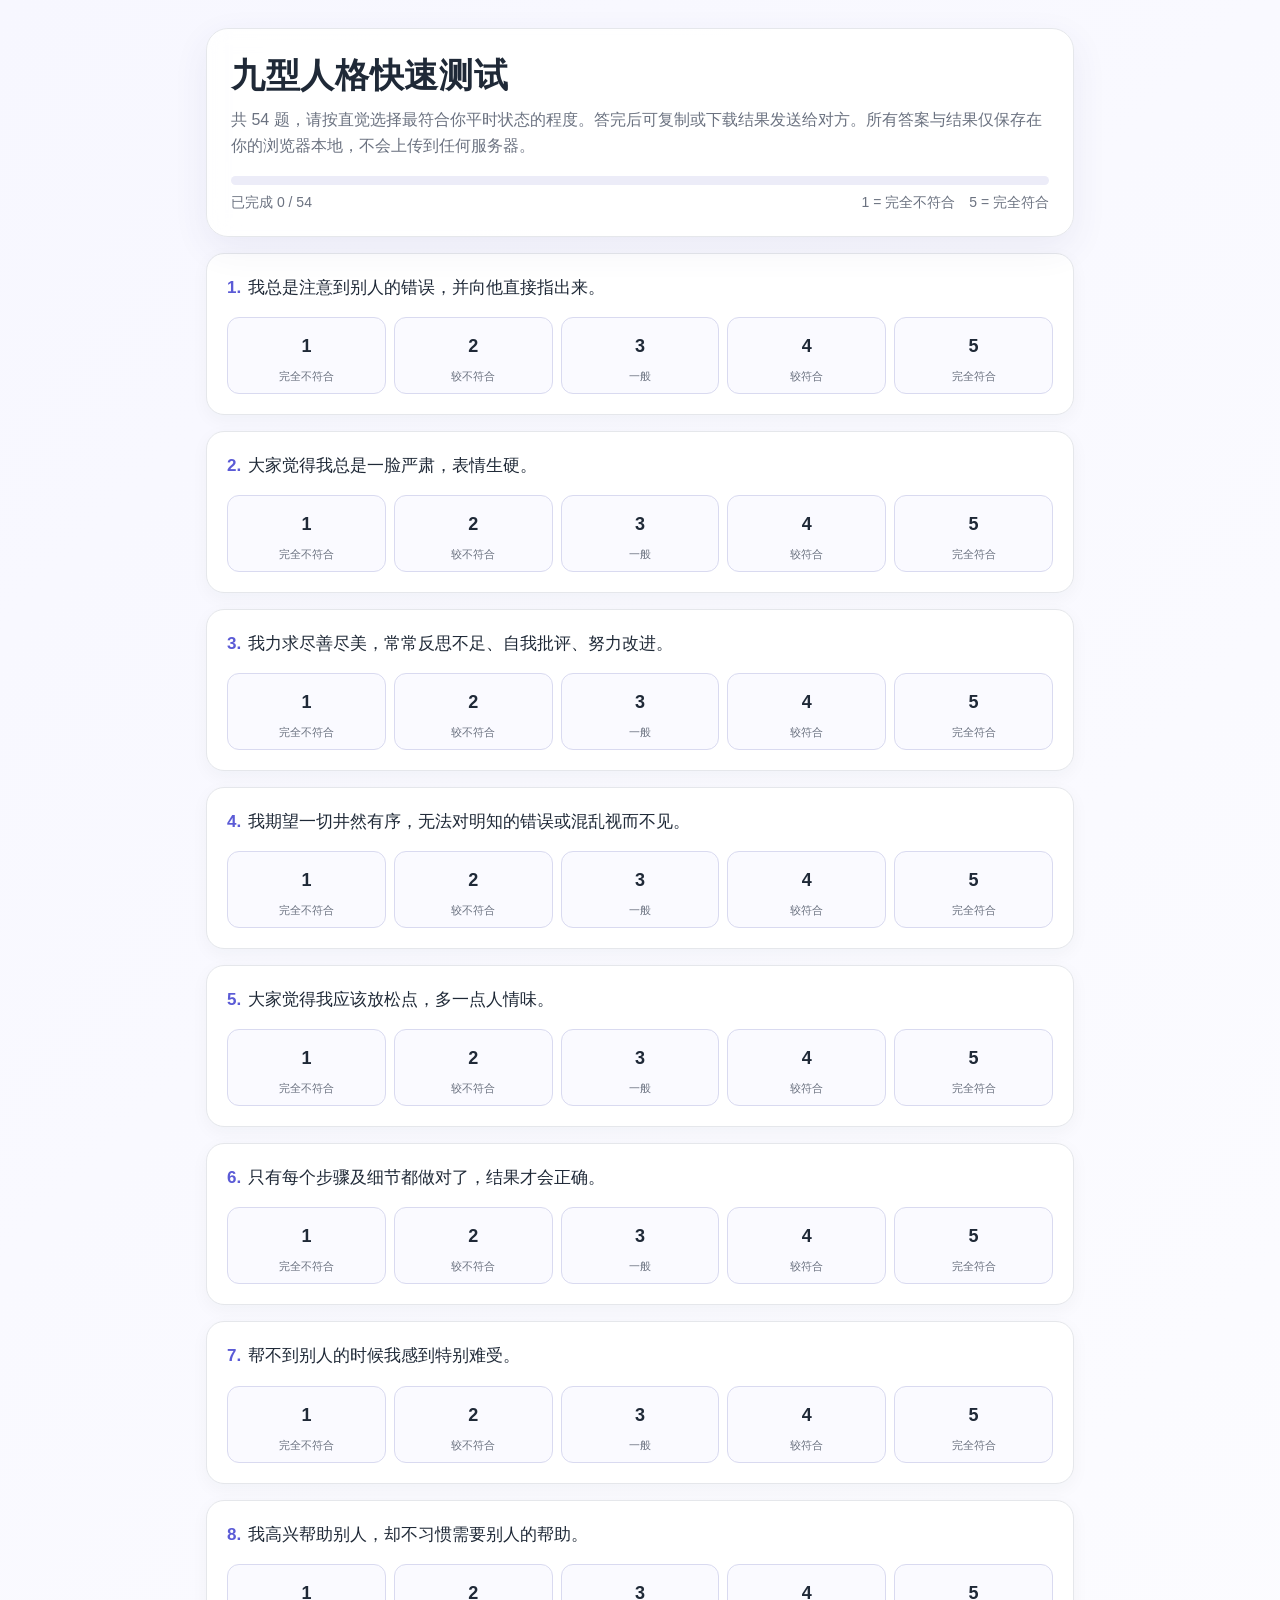
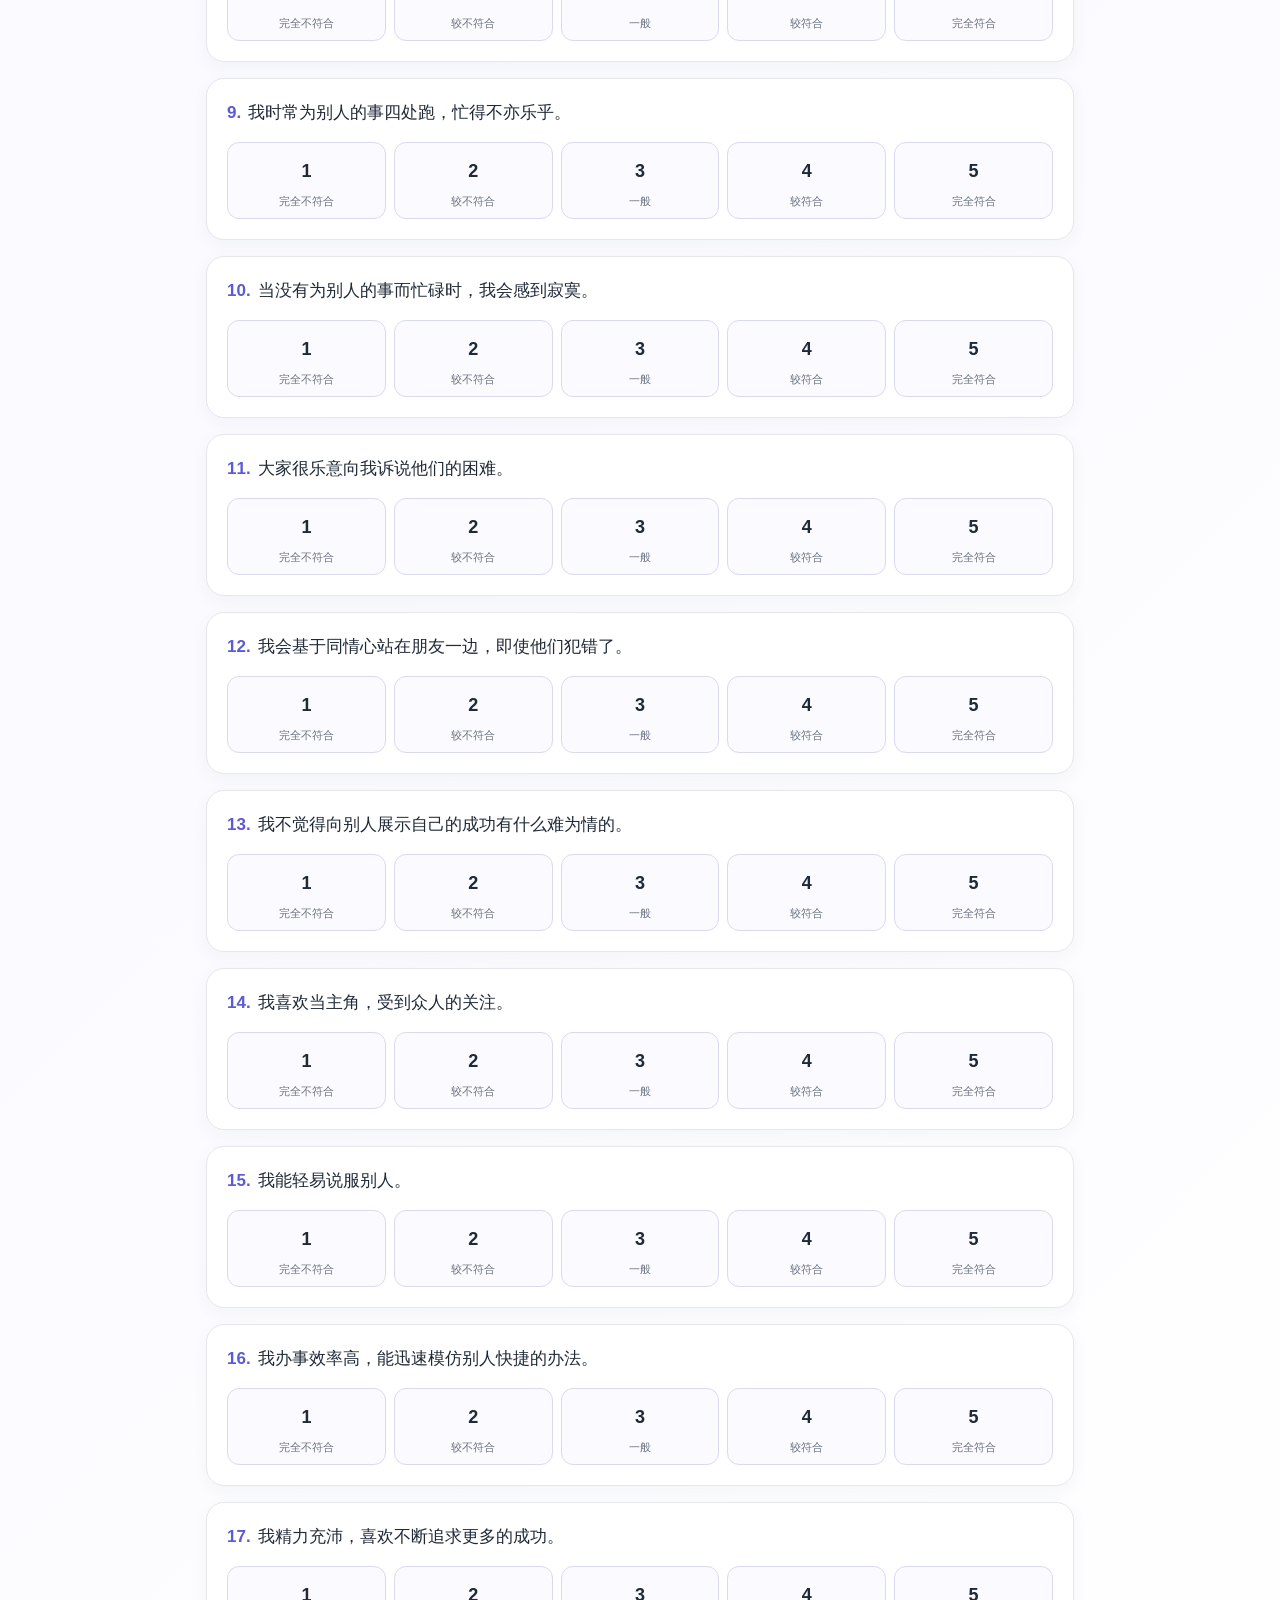
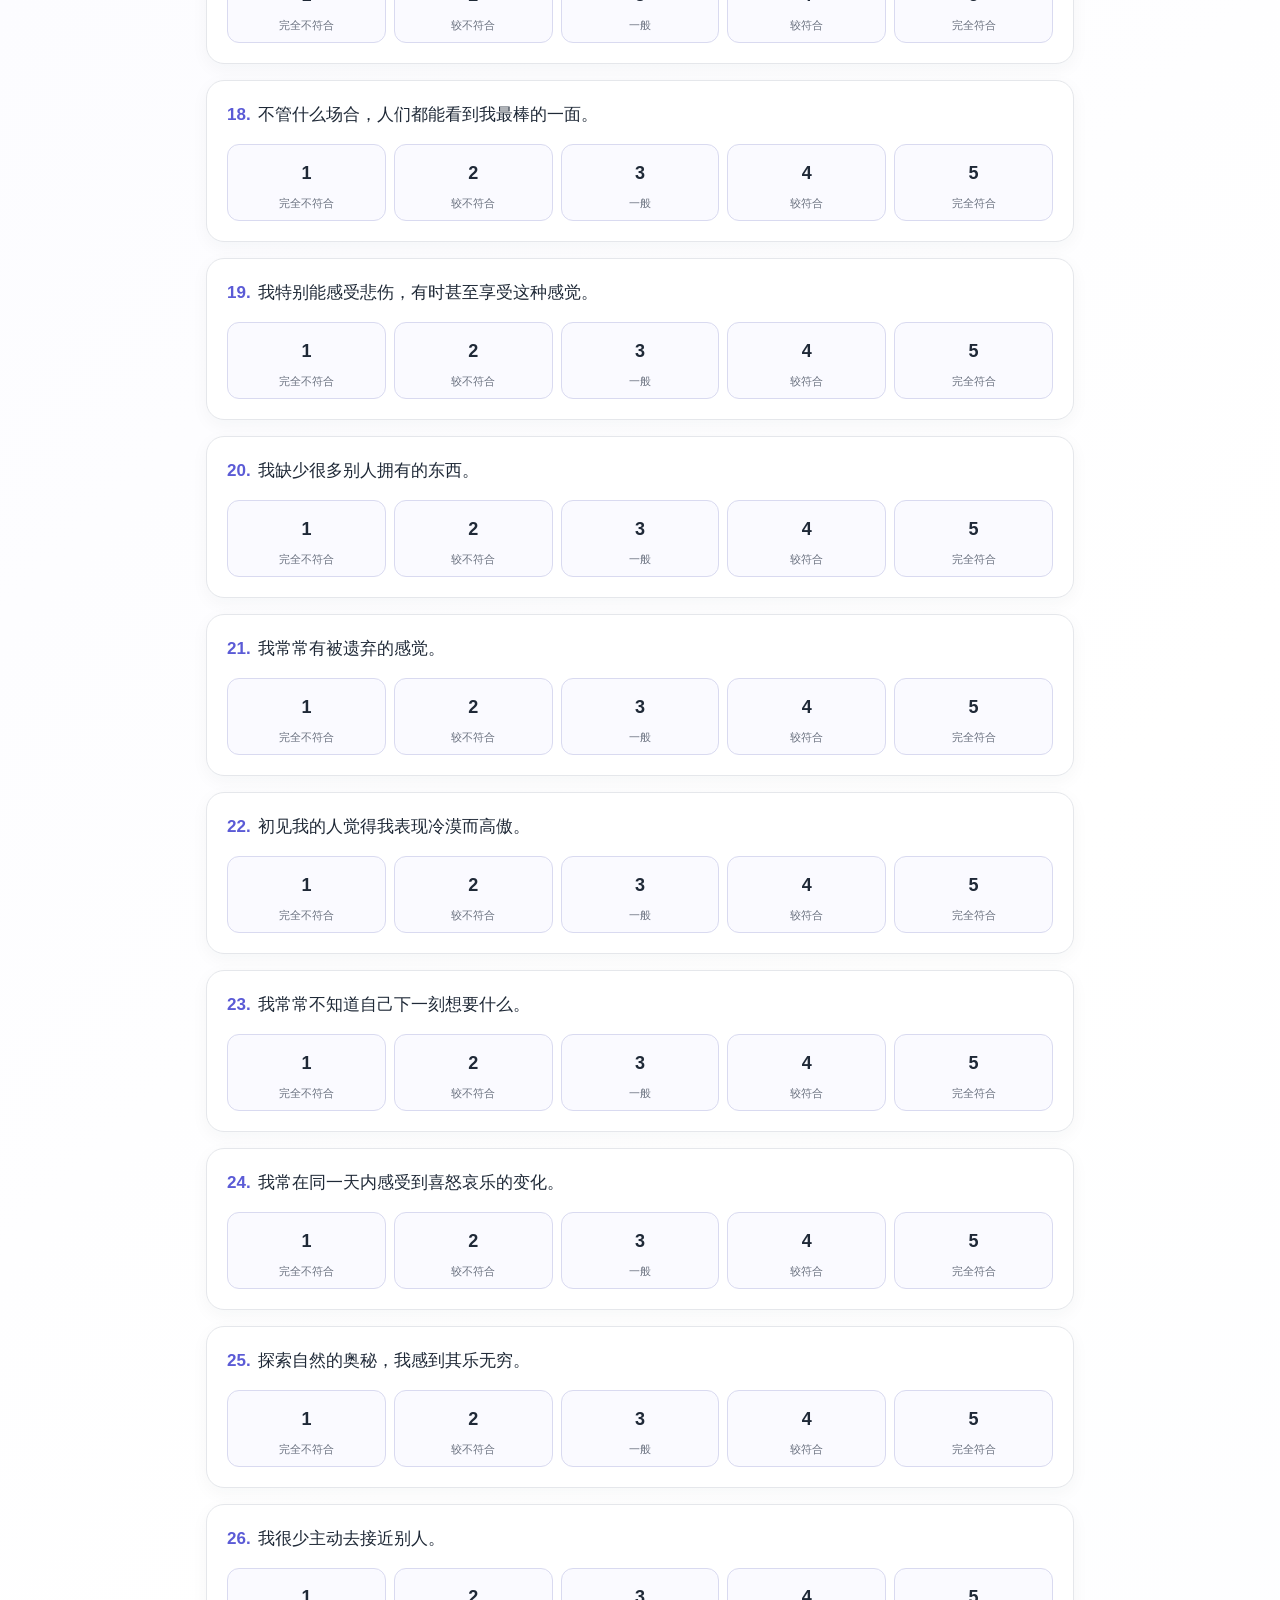
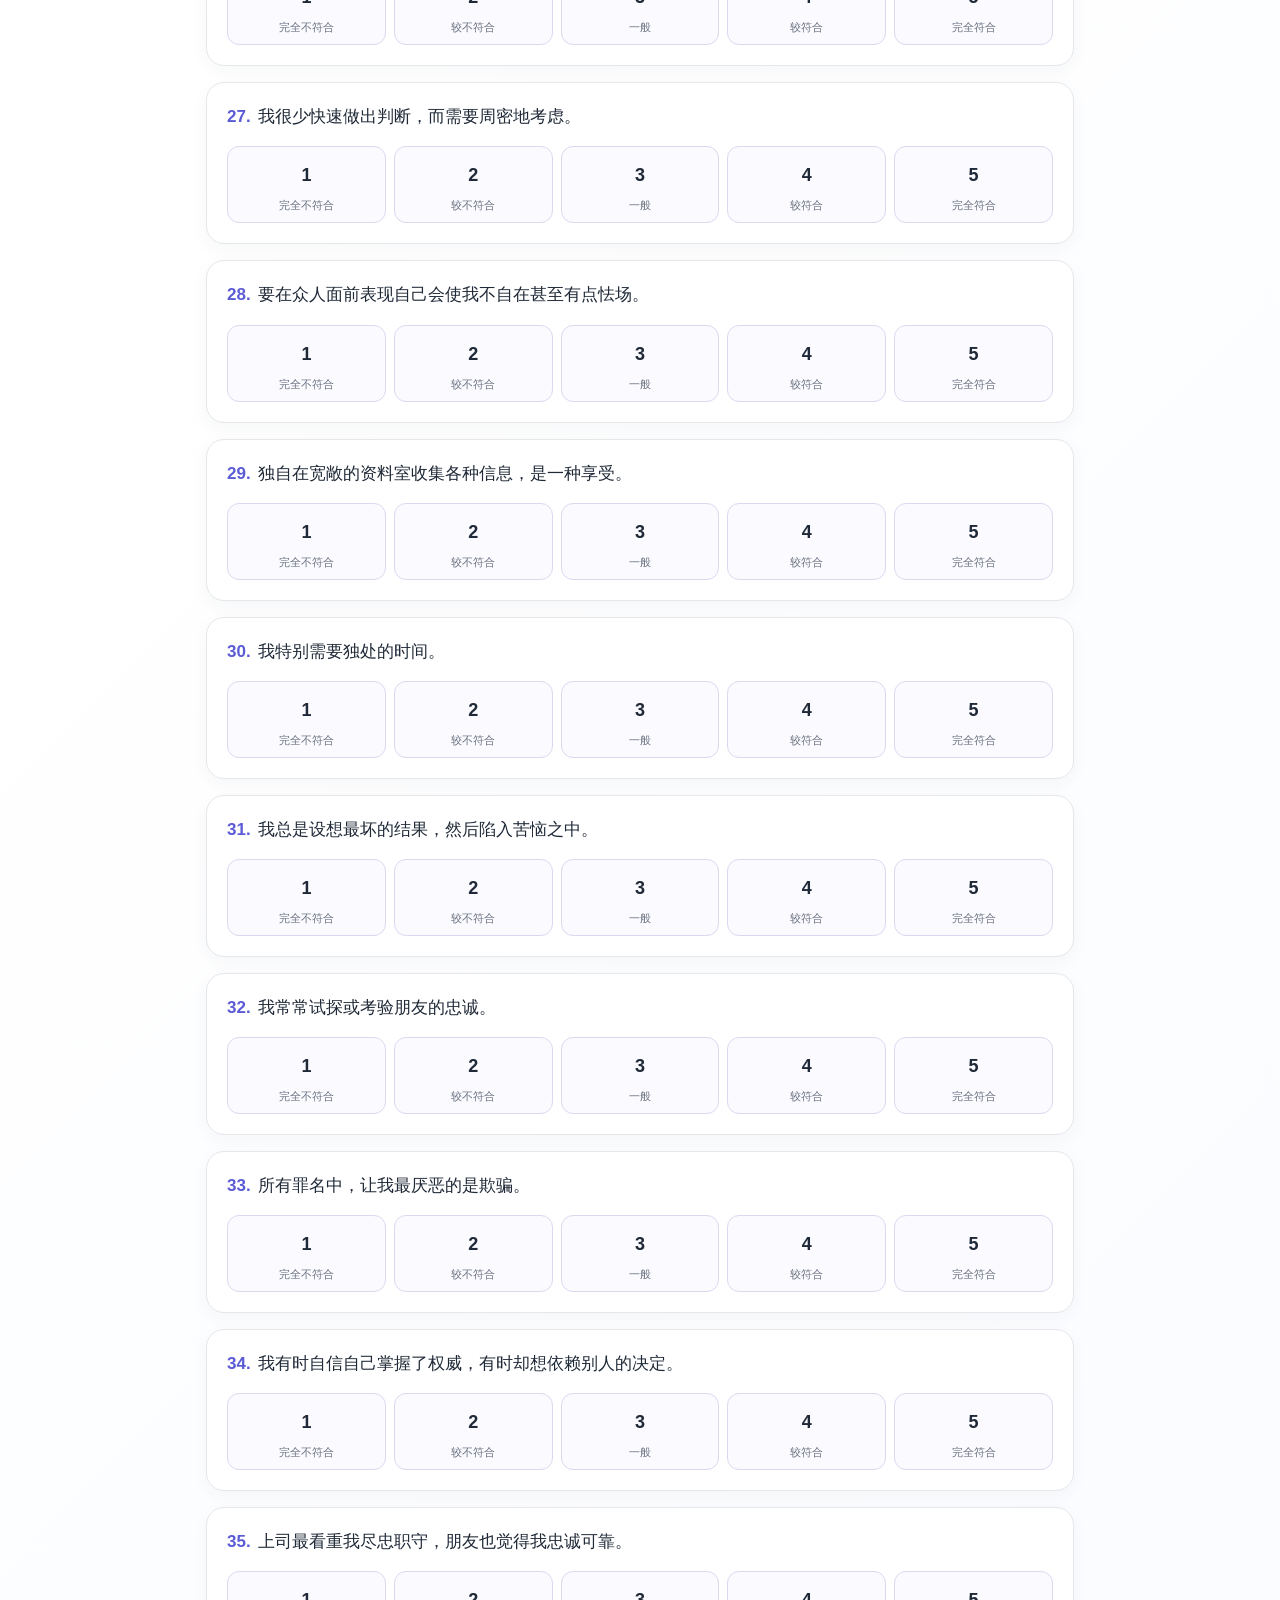
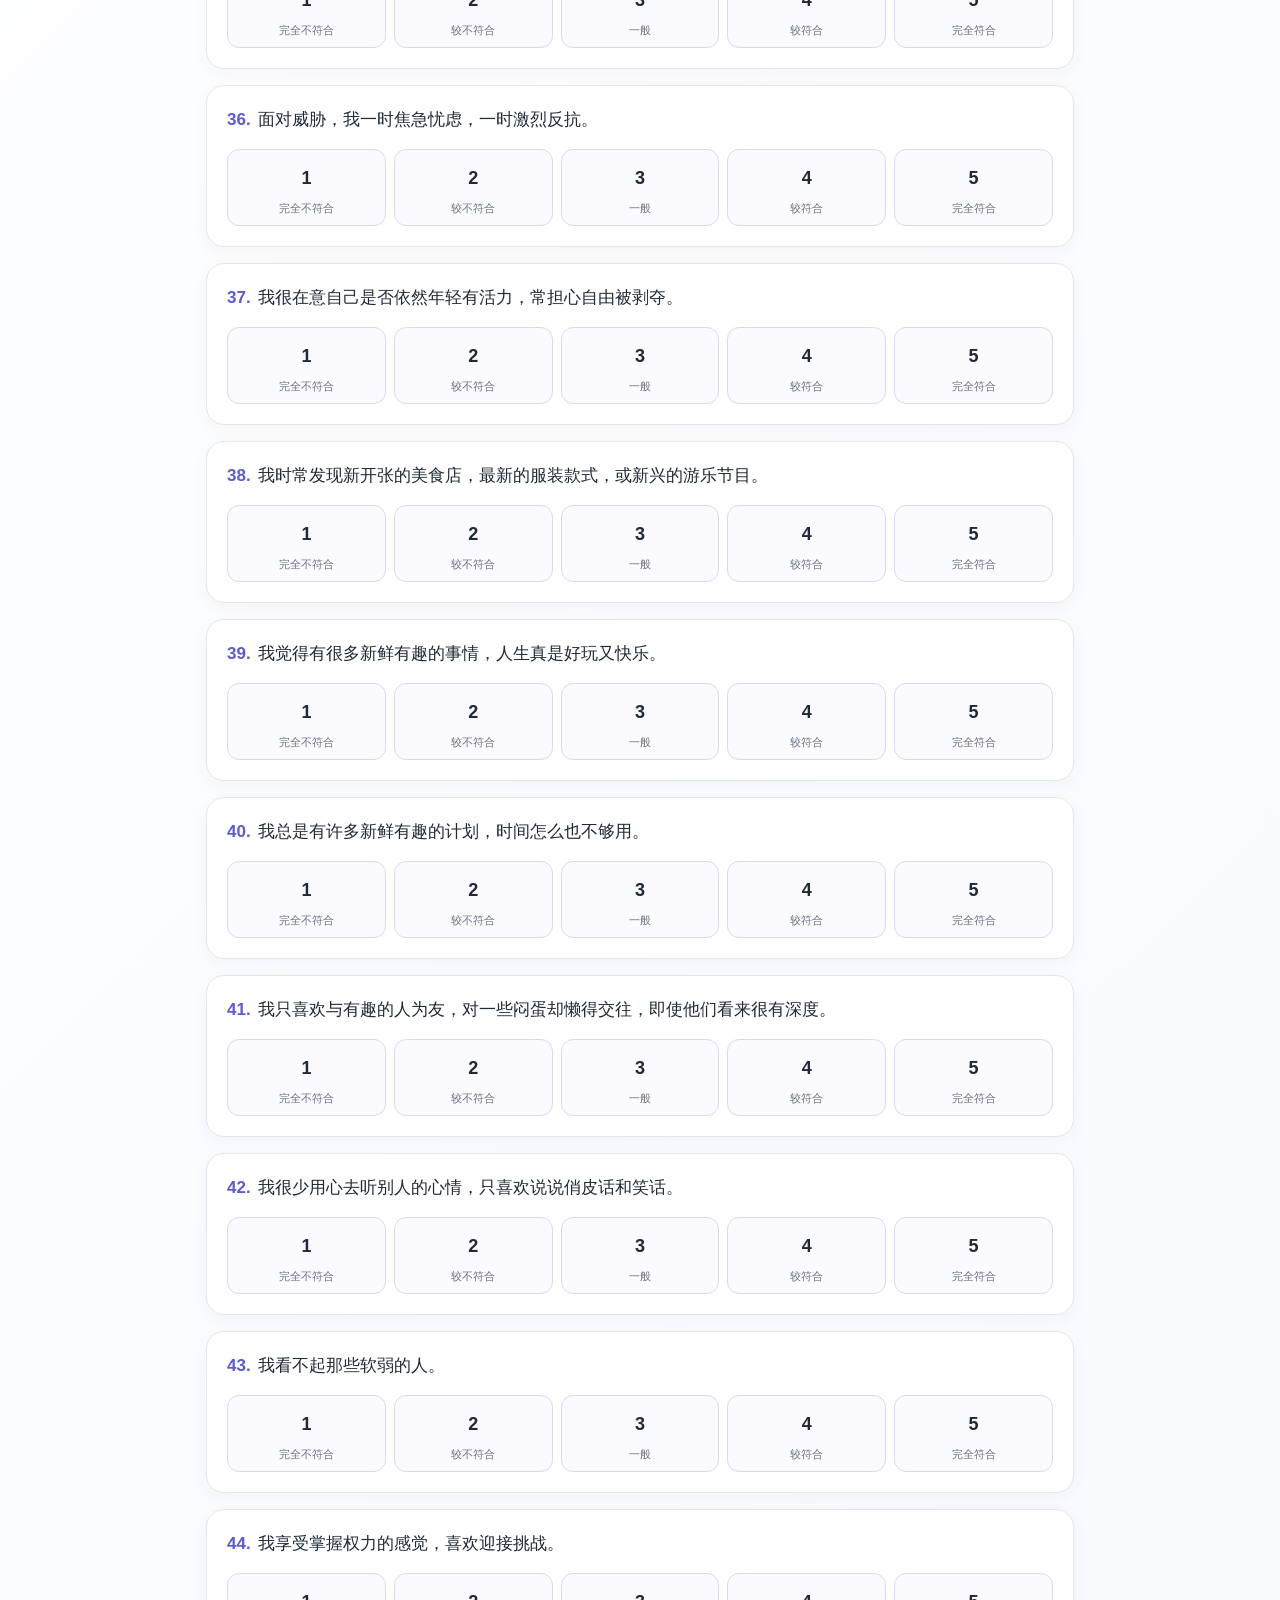
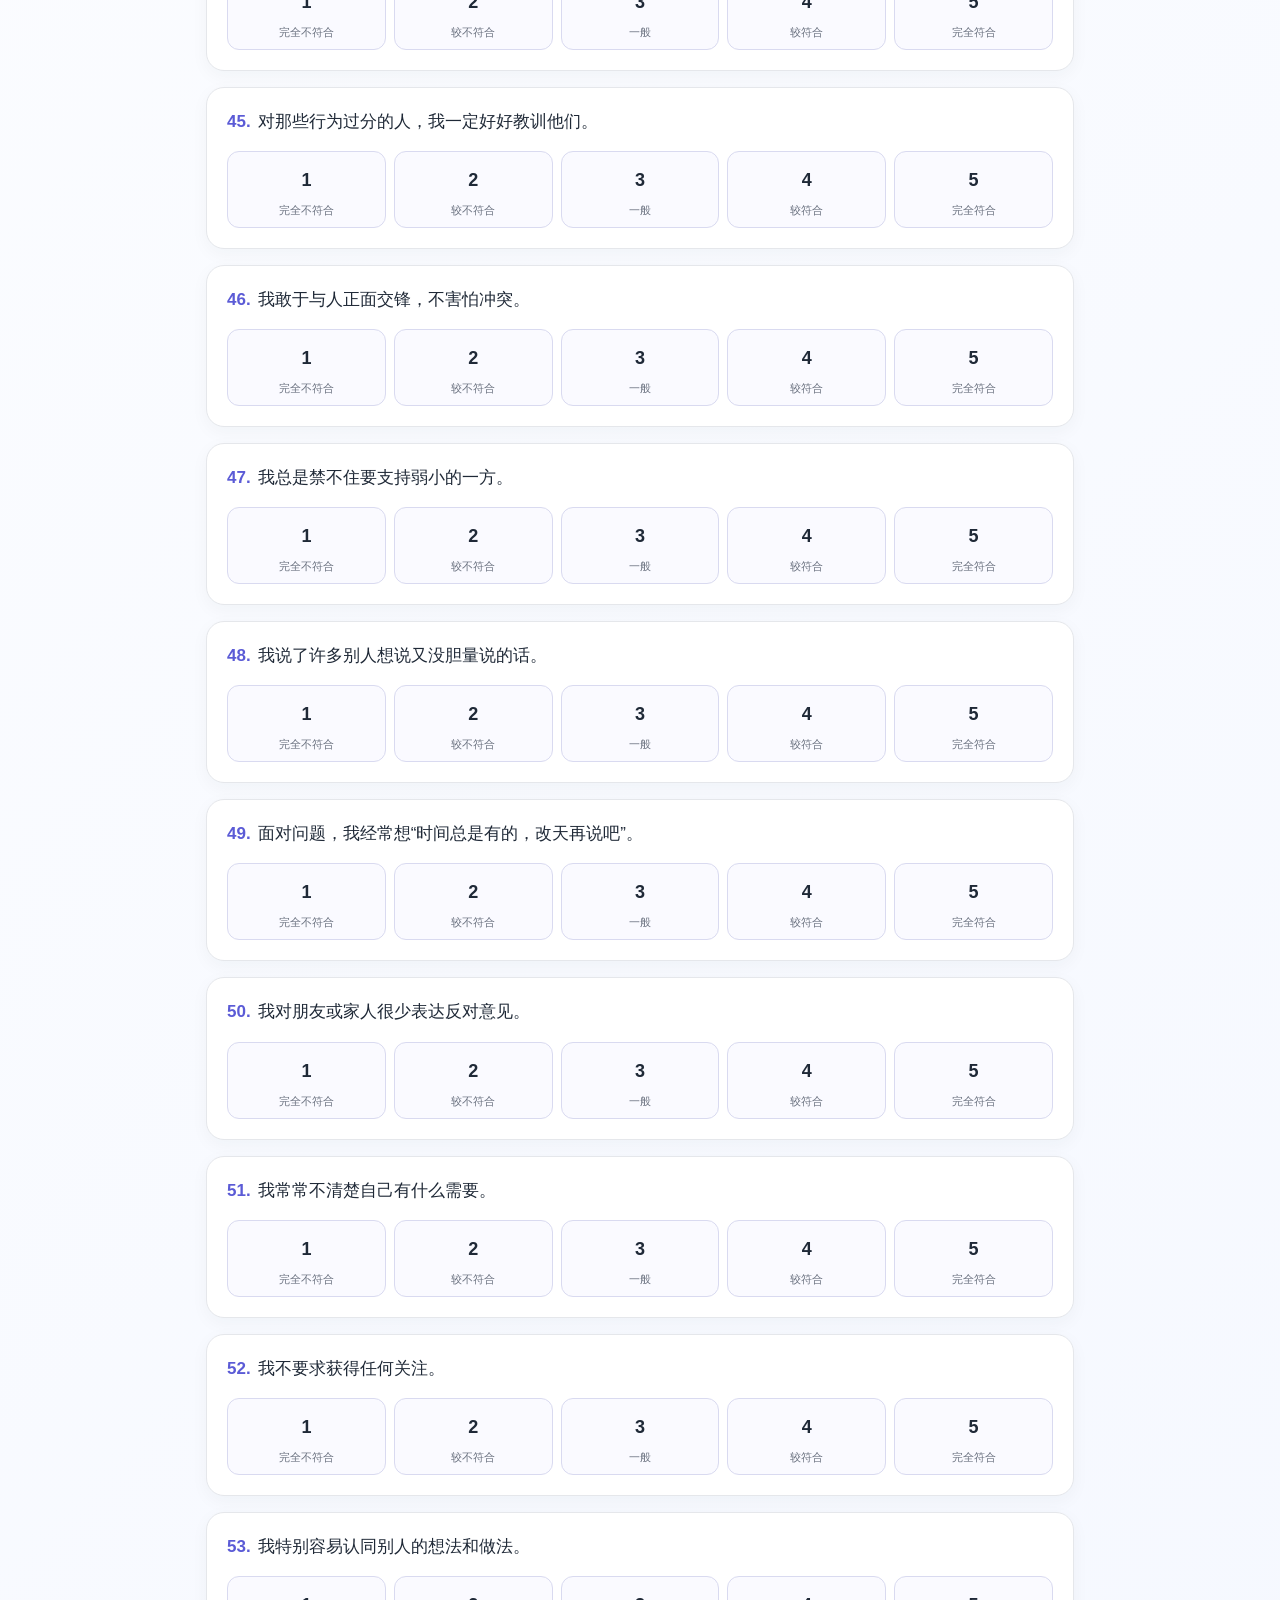
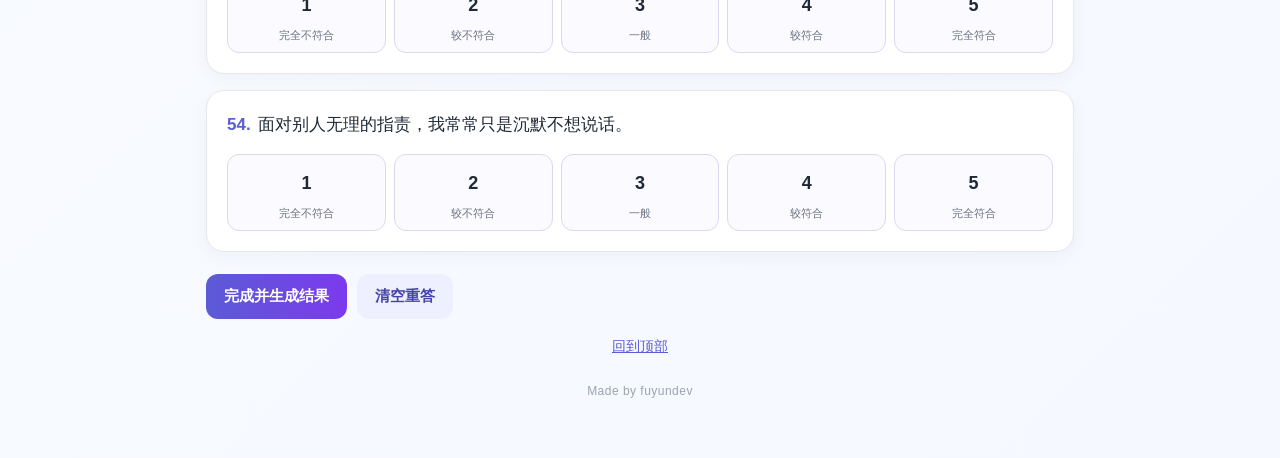
==== commit 837e106c: "Reword intro: mention download instead of share link, emphasize local-only privacy Co-Authored-By: C" ====
--- a/enneagram-test.html
+++ b/enneagram-test.html
@@ -3,7 +3,7 @@
 <head>
   <meta charset="utf-8" />
   <meta name="viewport" content="width=device-width, initial-scale=1" />
-  <meta name="description" content="54 题九型人格快速测试，答完即出九型得分、主型与翼型，可一键复制或分享结果。" />
+  <meta name="description" content="54 题九型人格快速测试，答完即出九型得分、主型与翼型，可复制或下载结果；数据仅保存在本地，不上传服务器。" />
   <meta name="theme-color" content="#5b5bd6" />
   <link rel="icon" href="data:image/svg+xml,%3Csvg xmlns='http://www.w3.org/2000/svg' viewBox='0 0 100 100'%3E%3Ctext y='.9em' font-size='90'%3E%F0%9F%8C%80%3C/text%3E%3C/svg%3E" />
   <title>九型人格快速测试</title>
@@ -91,7 +91,7 @@
   <main class="wrap">
     <header id="header">
       <h1>九型人格快速测试</h1>
-      <p class="sub">共 54 题，请按直觉选择最符合你平时状态的程度。答完后可直接复制结果或分享链接发送给对方。答题进度会自动保存在本机。</p>
+      <p class="sub">共 54 题，请按直觉选择最符合你平时状态的程度。答完后可复制或下载结果发送给对方。所有答案与结果仅保存在你的浏览器本地，不会上传到任何服务器。</p>
       <div class="bar" role="progressbar" aria-valuemin="0" aria-valuemax="54" aria-valuenow="0" id="progressbar"><div id="progress"></div></div>
       <div class="status"><span id="count">已完成 0 / 54</span><span>1 = 完全不符合　5 = 完全符合</span></div>
     </header>
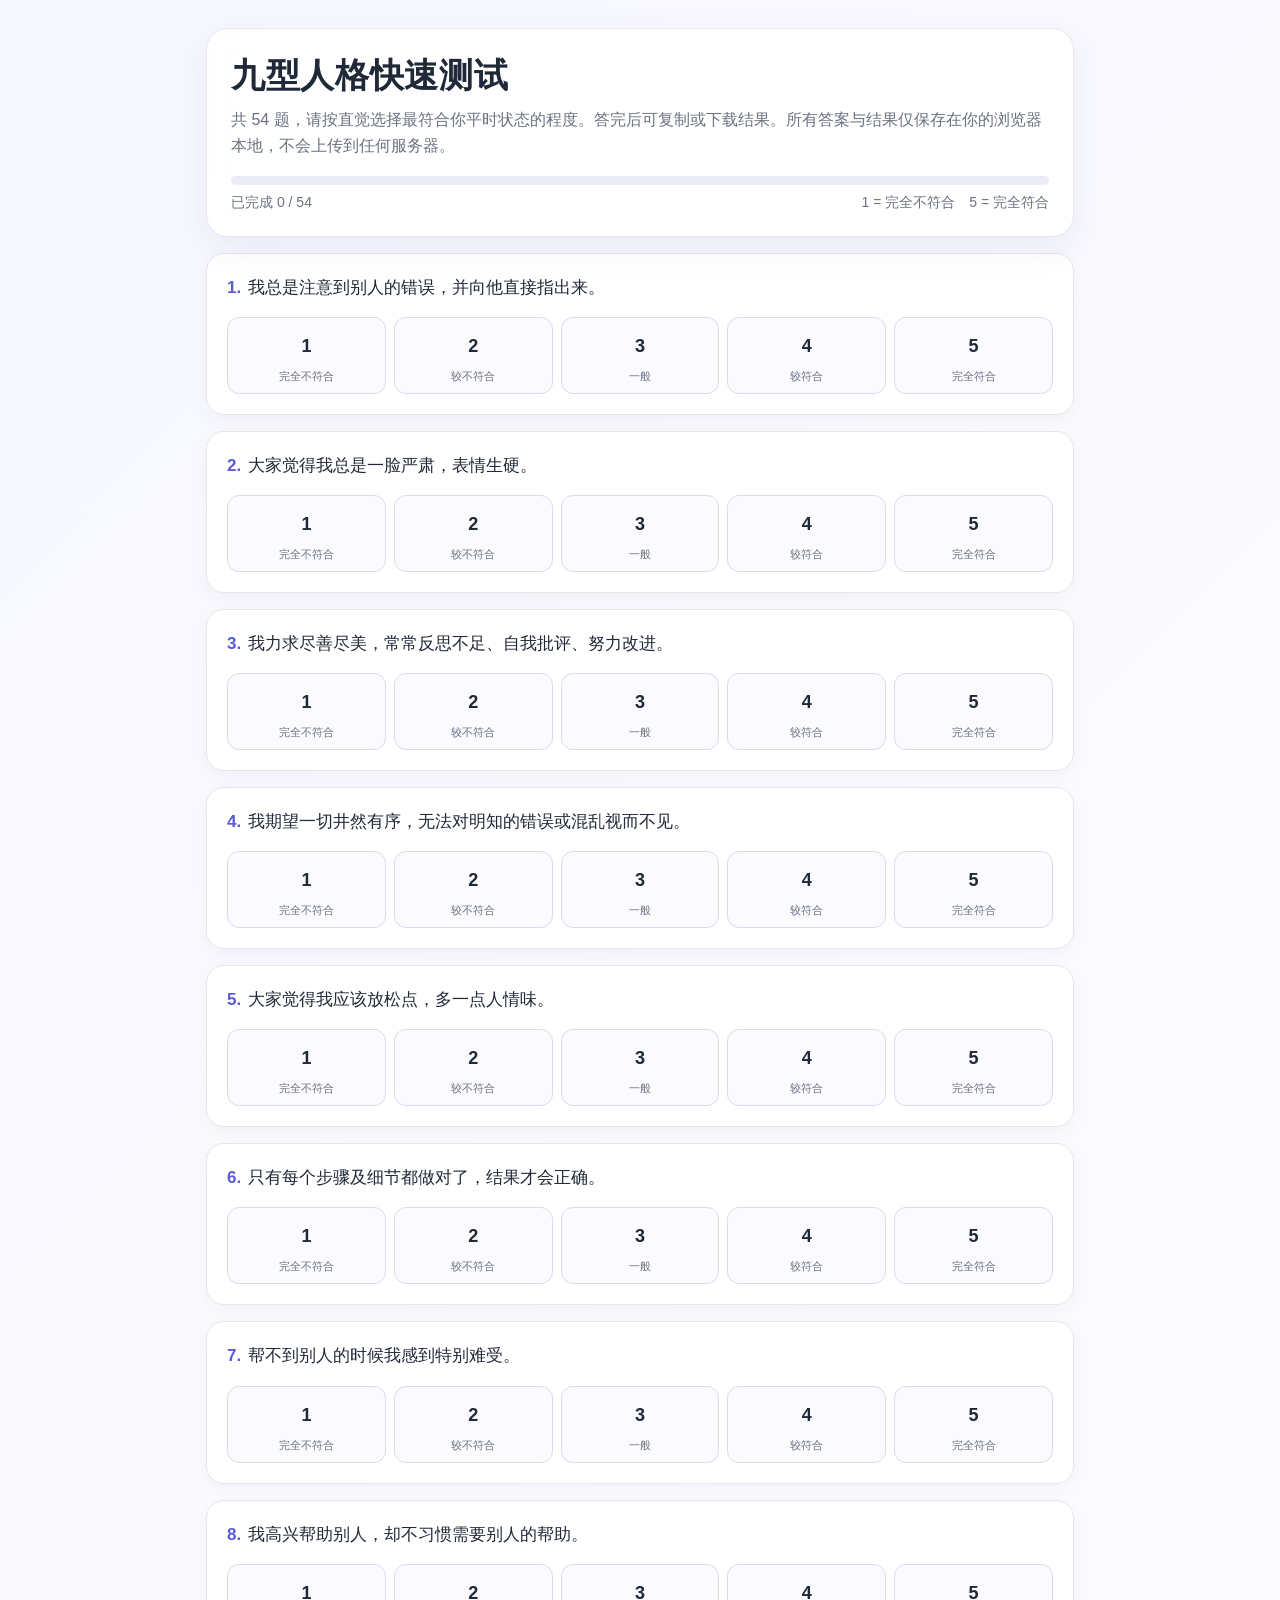
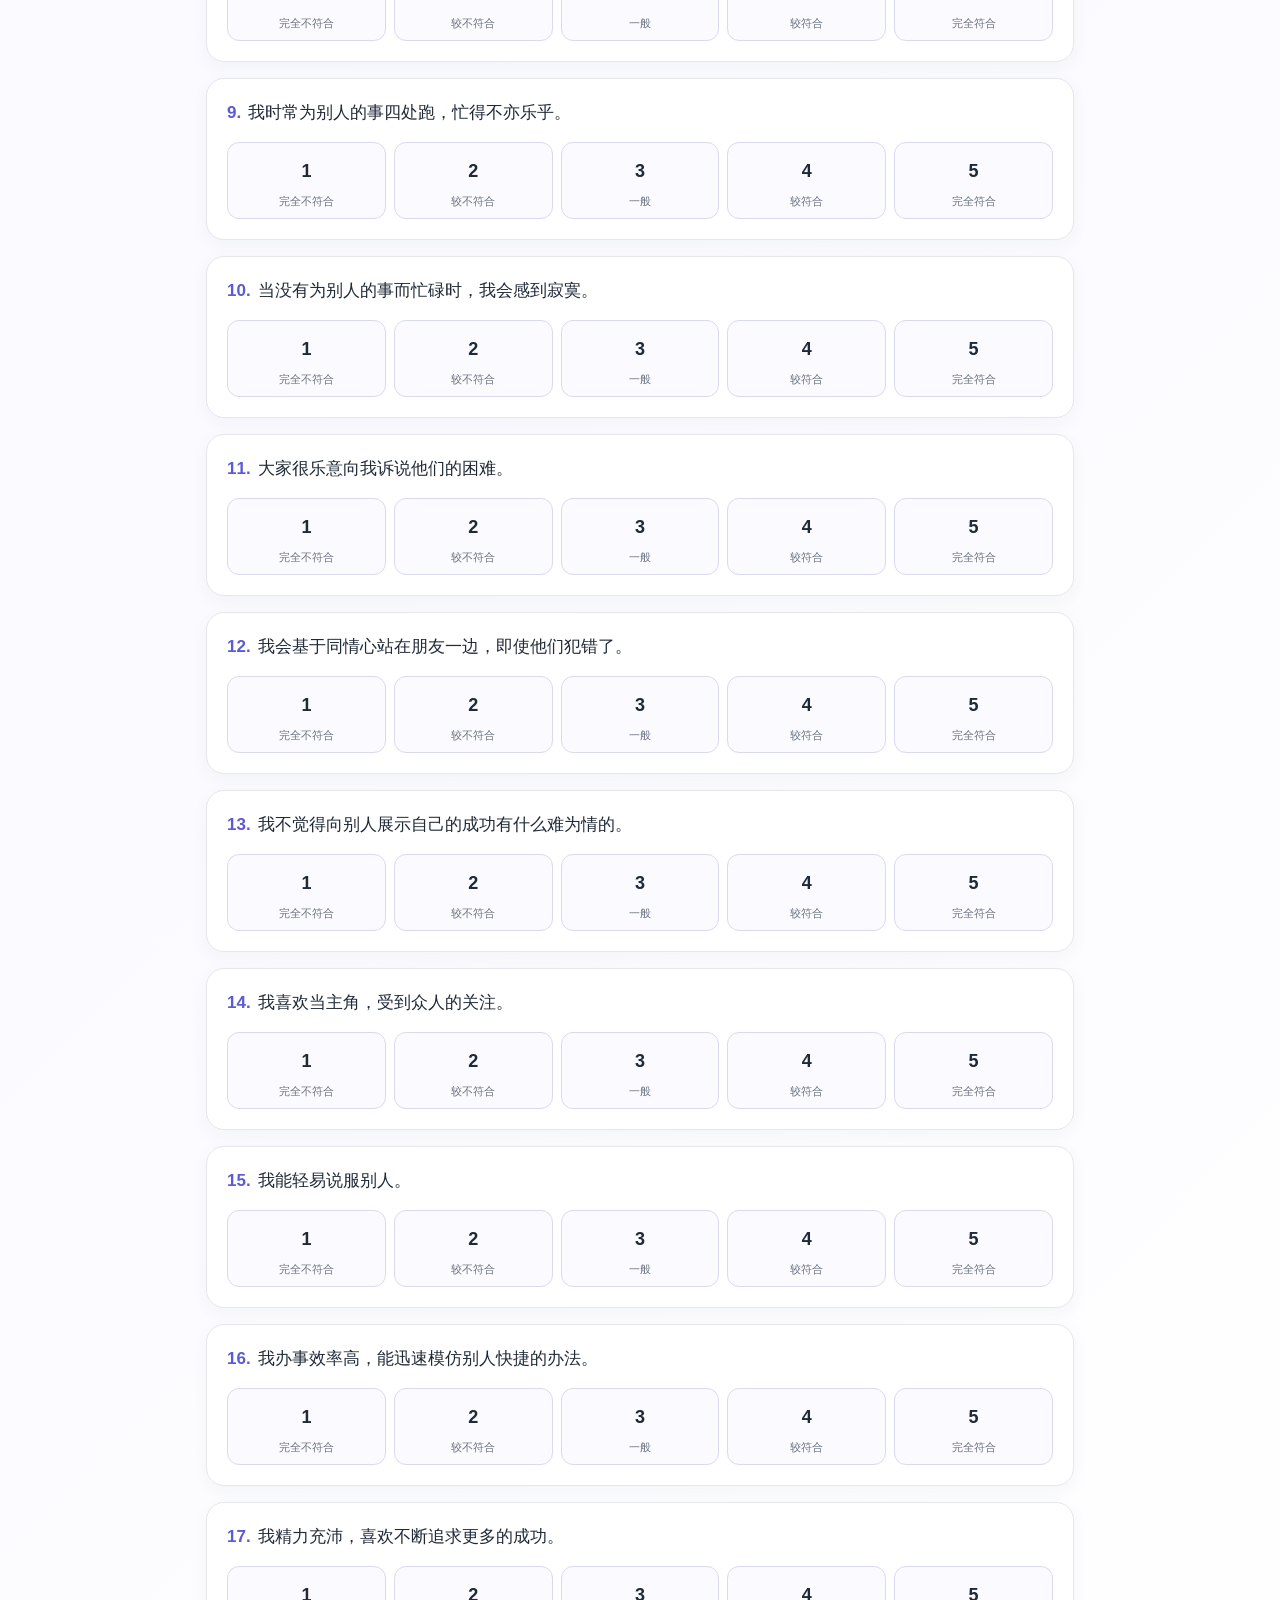
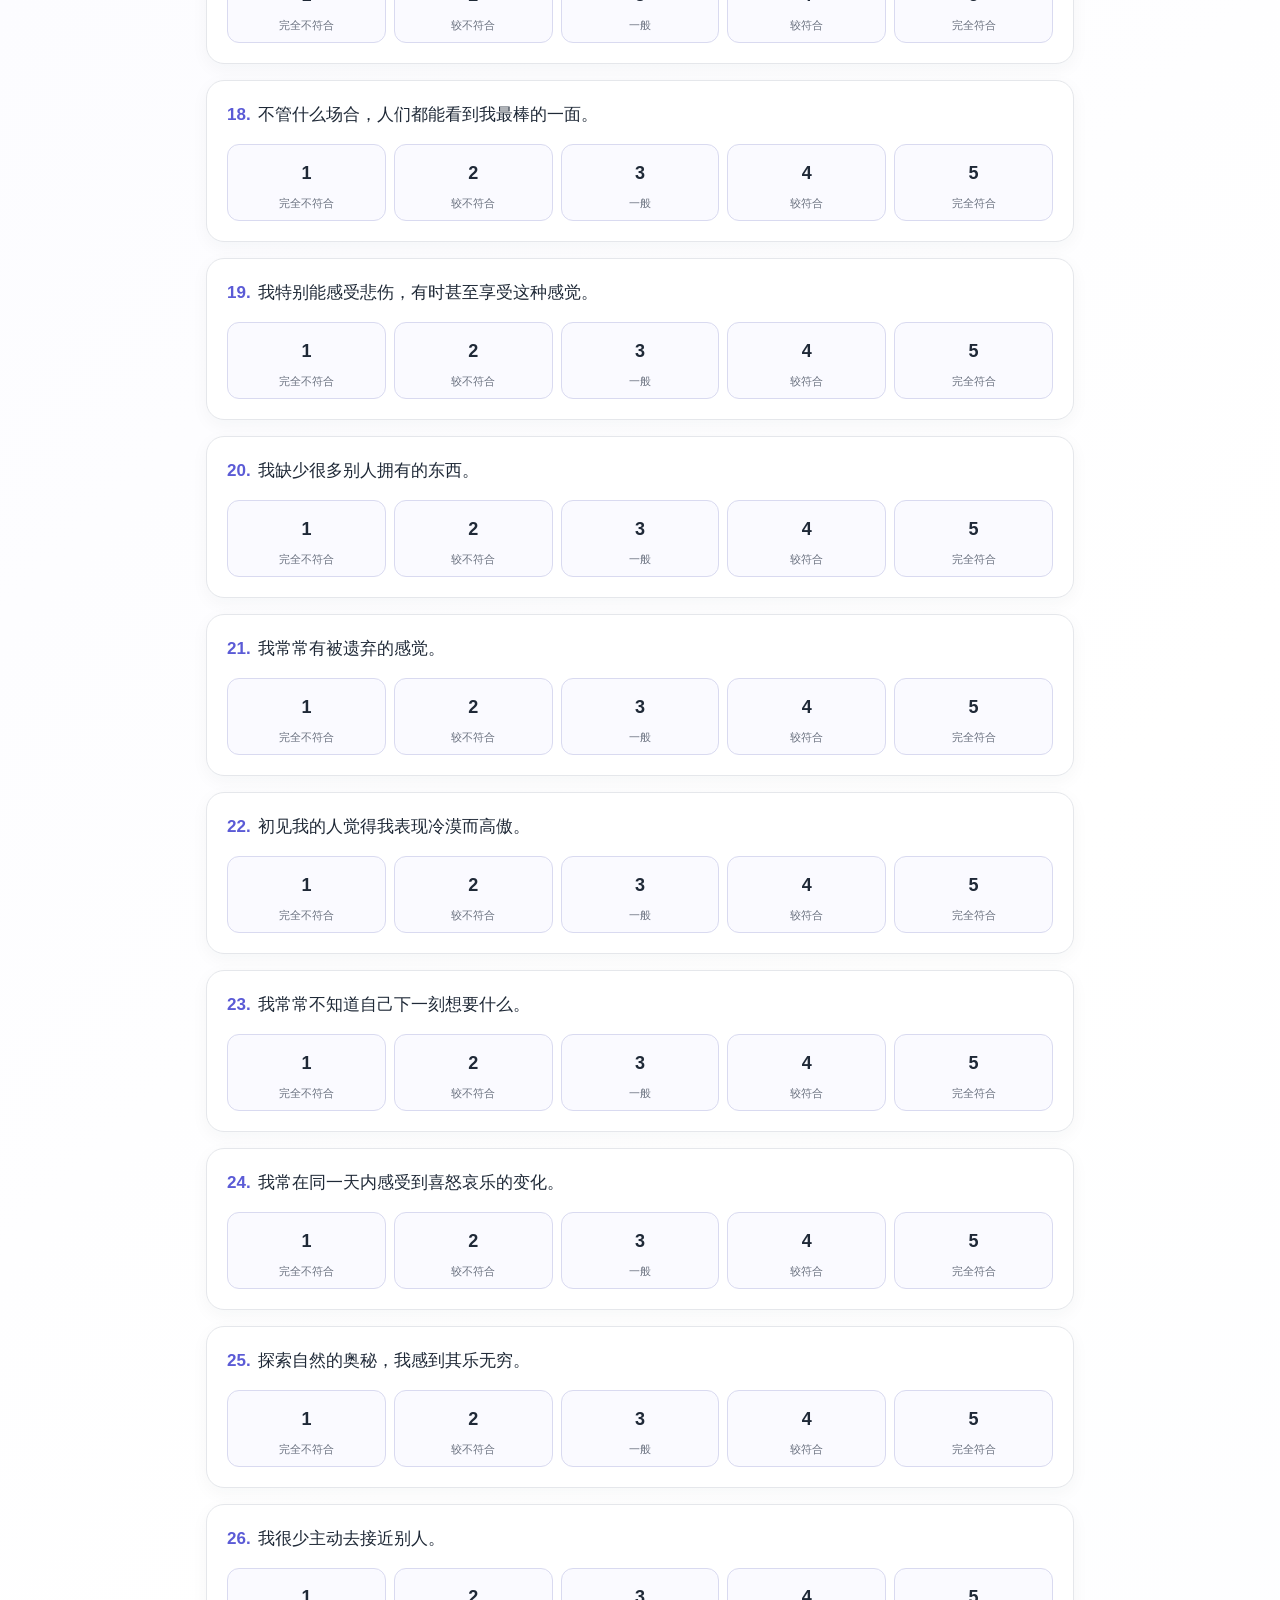
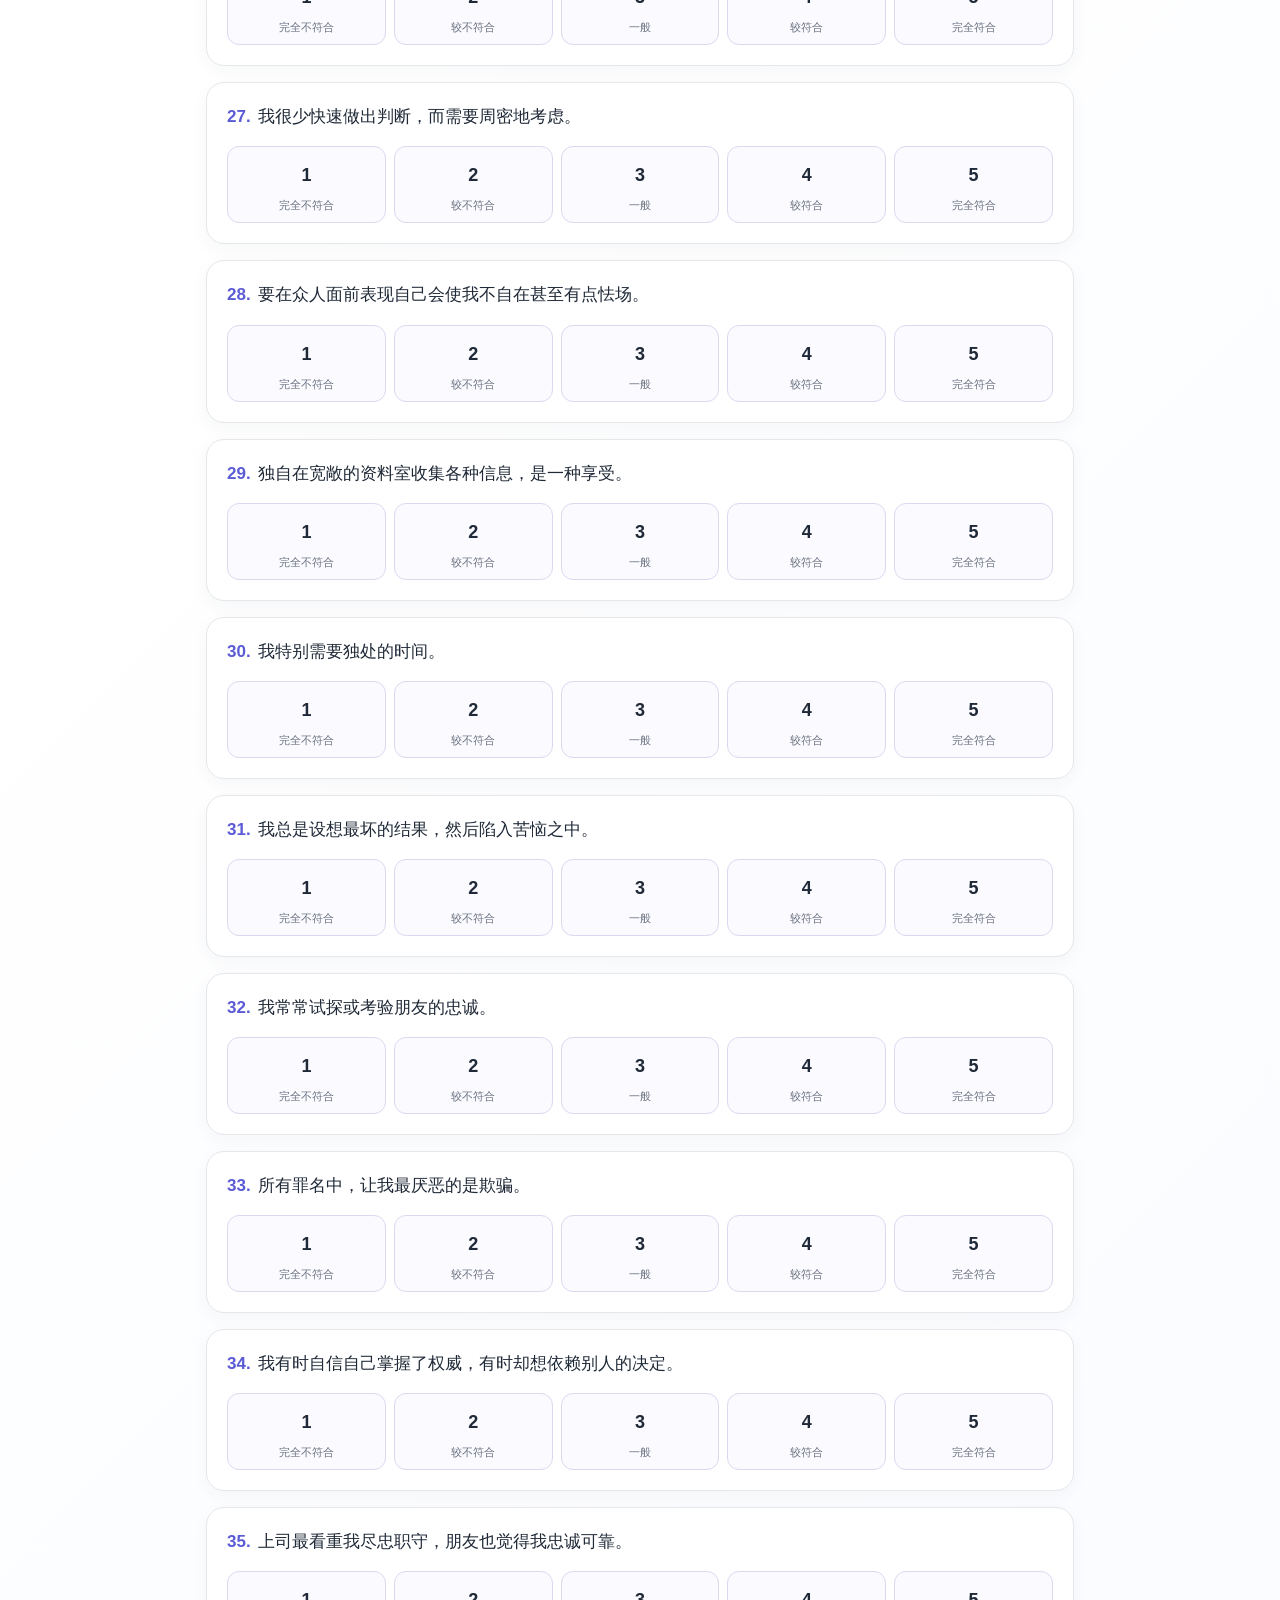
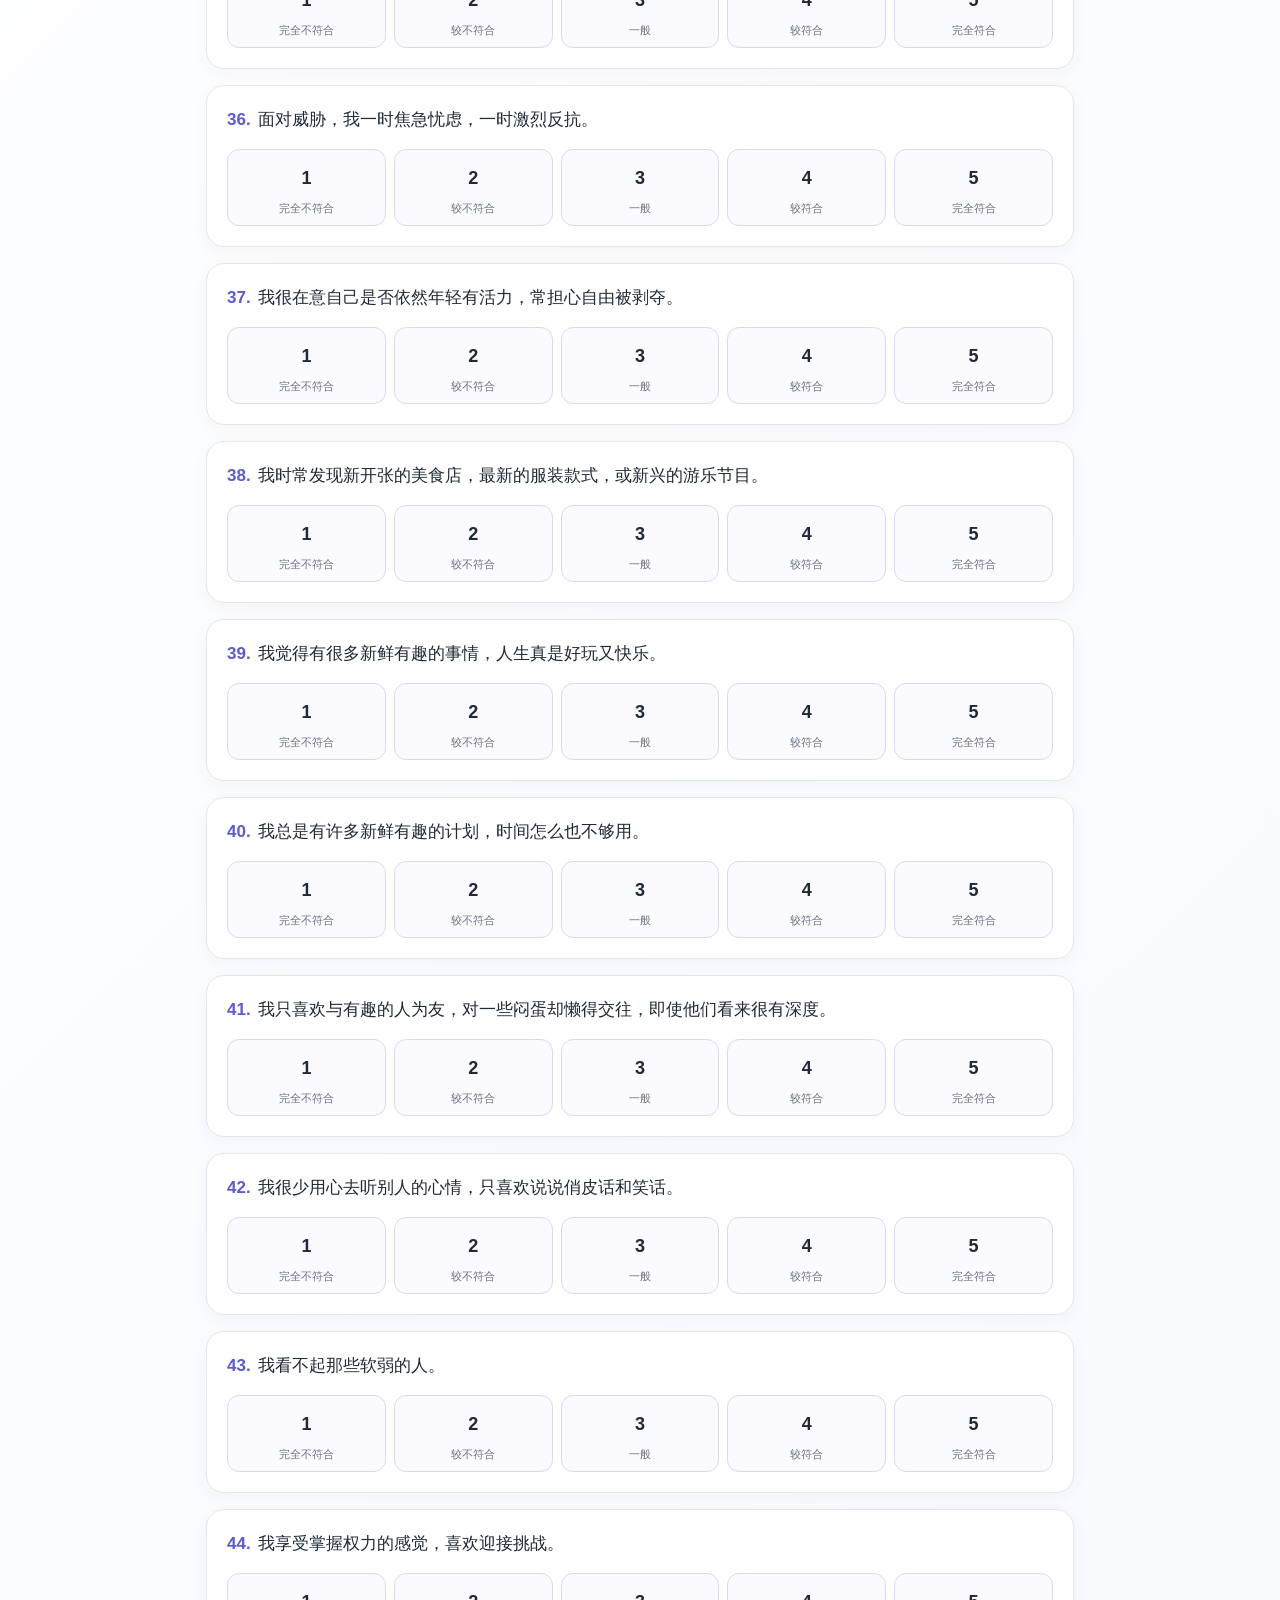
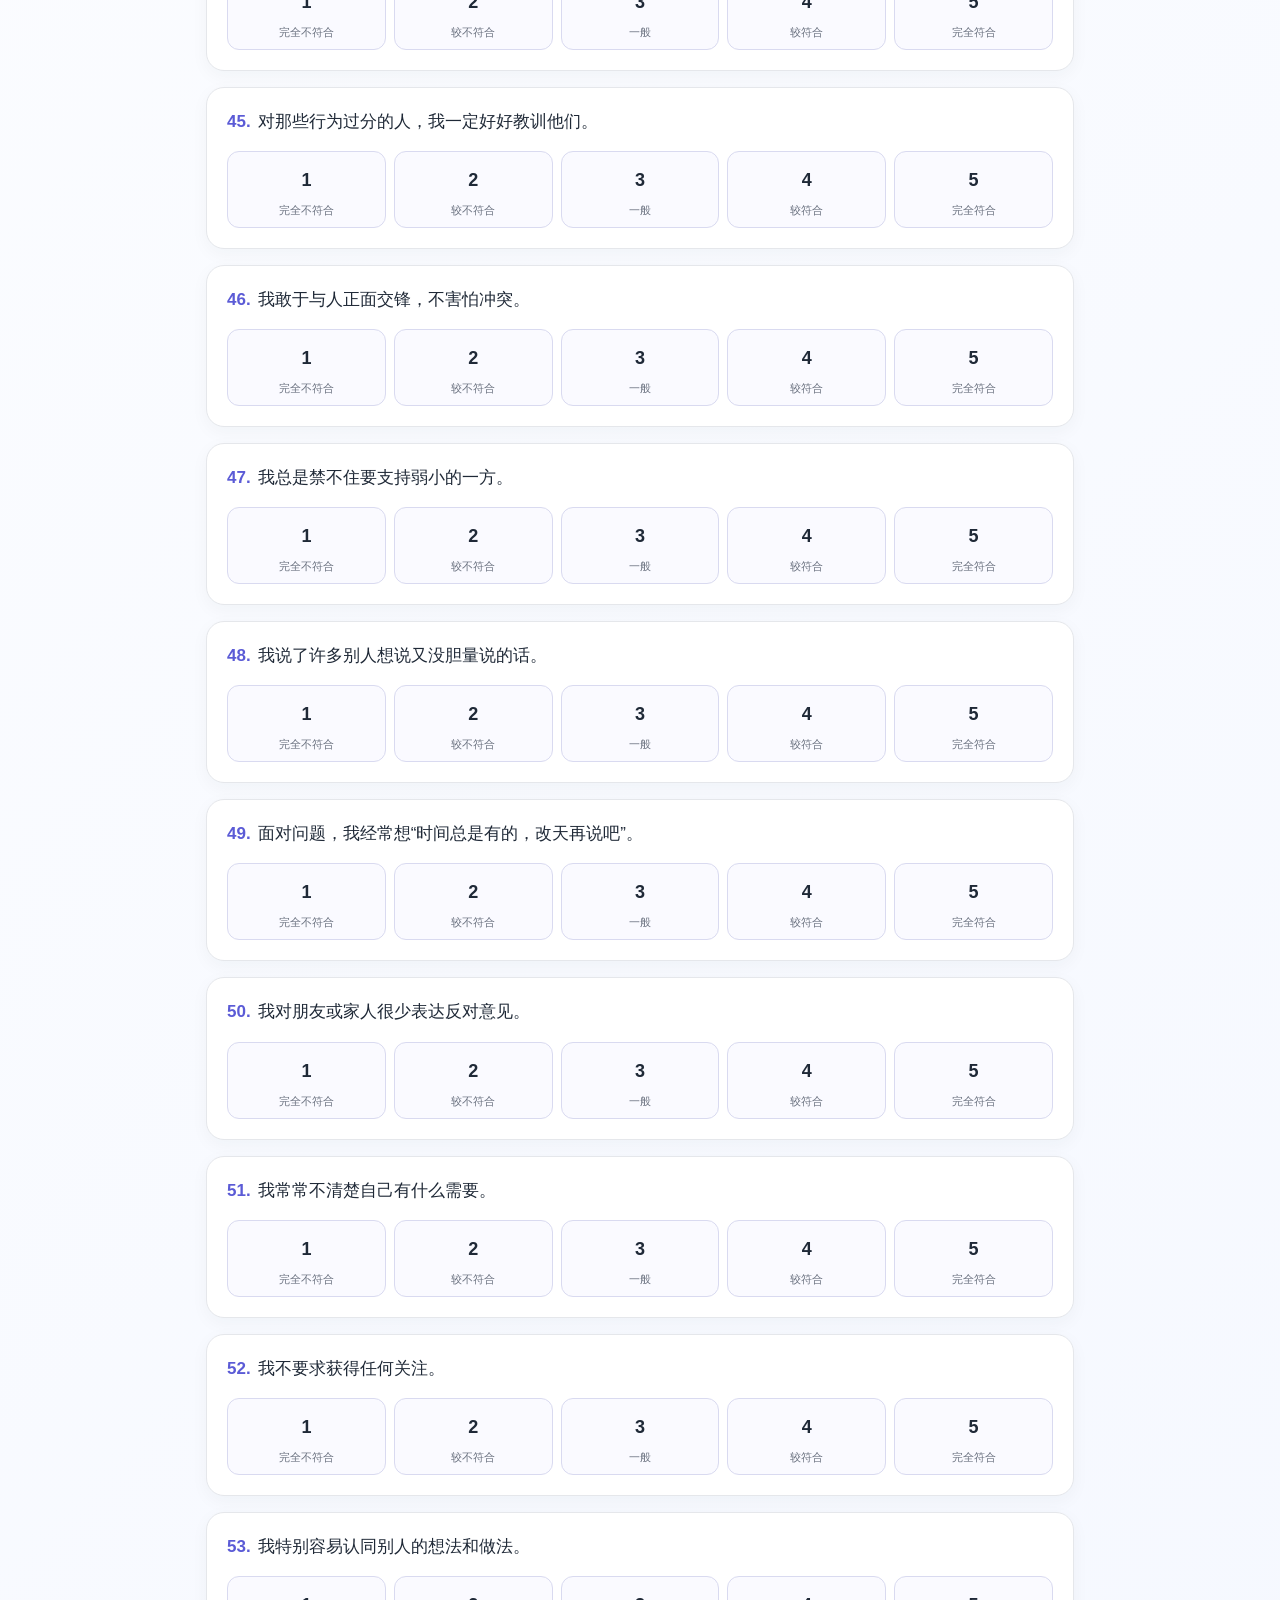
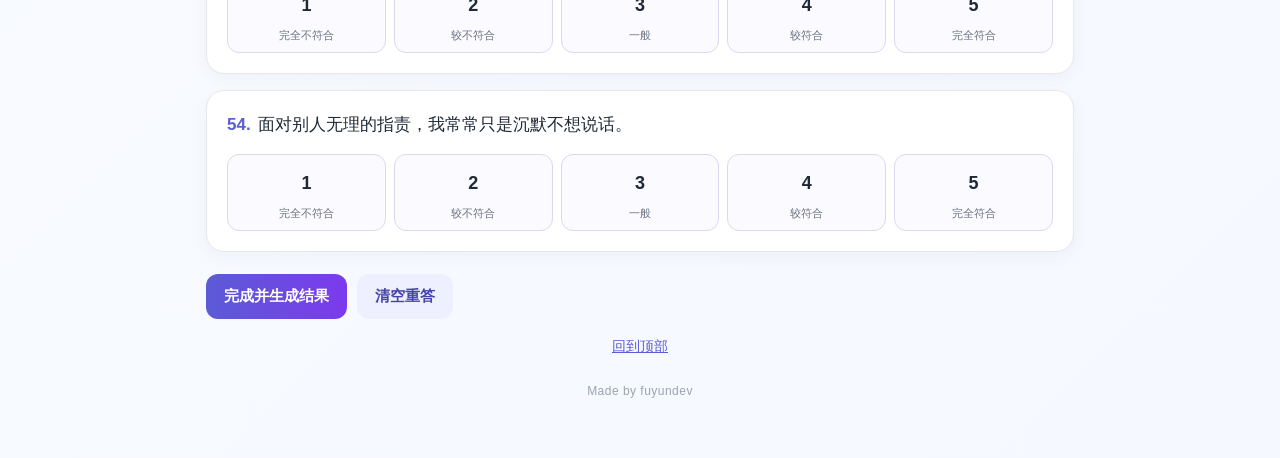
==== commit 080804d5: "improve: ui" ====
--- a/enneagram-test.html
+++ b/enneagram-test.html
@@ -5,6 +5,9 @@
   <meta name="viewport" content="width=device-width, initial-scale=1" />
   <meta name="description" content="54 题九型人格快速测试，答完即出九型得分、主型与翼型，可复制或下载结果；数据仅保存在本地，不上传服务器。" />
   <meta name="theme-color" content="#5b5bd6" />
+  <meta property="og:type" content="website" />
+  <meta property="og:title" content="九型人格快速测试" />
+  <meta property="og:description" content="54 题，答完即出九型得分、主型与翼型。数据仅保存在本地，不上传服务器。" />
   <link rel="icon" href="data:image/svg+xml,%3Csvg xmlns='http://www.w3.org/2000/svg' viewBox='0 0 100 100'%3E%3Ctext y='.9em' font-size='90'%3E%F0%9F%8C%80%3C/text%3E%3C/svg%3E" />
   <title>九型人格快速测试</title>
   <style>
@@ -13,10 +16,10 @@
     html { scroll-behavior:smooth; }
     body { margin:0; color:var(--ink); background:linear-gradient(135deg,#f7f7ff,#fff 45%,#f5f8ff); font-family:-apple-system,BlinkMacSystemFont,"Segoe UI","PingFang SC","Microsoft YaHei",sans-serif; }
     .wrap { max-width:900px; margin:0 auto; padding:28px 16px 60px; }
-    header { background:rgba(255,255,255,.88); border:1px solid var(--line); border-radius:22px; padding:24px; box-shadow:0 12px 35px rgba(64,64,130,.08); position:sticky; top:10px; z-index:5; backdrop-filter:blur(10px); transition:padding .2s; }
-    h1 { margin:0 0 8px; font-size:clamp(24px,5vw,34px); letter-spacing:.02em; transition:font-size .2s; }
+    header { background:rgba(255,255,255,.88); border:1px solid var(--line); border-radius:22px; padding:24px; box-shadow:0 12px 35px rgba(64,64,130,.08); position:sticky; top:10px; z-index:5; backdrop-filter:blur(10px); overflow-anchor:none; }
+    h1 { margin:0 0 8px; font-size:clamp(24px,5vw,34px); letter-spacing:.02em; }
     .sub { color:var(--muted); line-height:1.6; margin:0; }
-    /* 向下滚动后头部收起，少占屏幕空间 */
+    /* 向下滚动后头部收起，少占屏幕空间；JS 补齐高度差，保证文档流不变、不触发滚动锚定 */
     header.compact { padding:12px 24px; }
     header.compact h1 { font-size:20px; margin-bottom:0; }
     header.compact .sub { display:none; }
@@ -41,9 +44,15 @@
     .options small { display:block; color:var(--muted); font-size:11px; margin-top:5px; }
     .options input:checked + span + small { color:var(--brand); font-weight:600; }
     .actions { display:flex; flex-wrap:wrap; gap:10px; margin-top:22px; }
-    .export-box { display:flex; flex-wrap:wrap; align-items:end; gap:10px; margin-top:15px; padding:14px; background:#f8f8ff; border:1px solid #e5e5fa; border-radius:13px; }
-    .export-box label { display:flex; flex-direction:column; gap:5px; color:var(--muted); font-size:13px; font-weight:600; }
-    select { min-width:130px; border:1px solid #d9daf0; border-radius:9px; padding:9px 10px; color:var(--ink); background:#fff; font:inherit; }
+    .export-box { display:flex; flex-direction:column; gap:12px; margin-top:18px; padding:14px 16px; background:#f8f8ff; border:1px solid #e5e5fa; border-radius:14px; }
+    .export-row { display:flex; flex-wrap:wrap; align-items:center; gap:10px; }
+    .export-label { color:var(--muted); font-size:13px; font-weight:600; }
+    .segmented { display:inline-flex; background:#e9e9fb; border-radius:11px; padding:3px; gap:2px; }
+    .segmented button { background:transparent; color:#5a5a9a; border-radius:9px; padding:8px 14px; font-size:14px; font-weight:600; }
+    .segmented button.on { background:#fff; color:#3737a1; box-shadow:0 2px 6px rgba(91,91,214,.18); }
+    .dl-group { display:inline-flex; flex-wrap:wrap; gap:6px; }
+    button.small { padding:9px 13px; font-size:13px; border-radius:10px; }
+    .export-row .primary { margin-right:6px; }
     button { border:0; border-radius:12px; padding:13px 18px; font-size:15px; cursor:pointer; font-weight:700; font-family:inherit; }
     button:focus-visible { outline:2px solid var(--brand2); outline-offset:2px; }
     .primary { background:linear-gradient(90deg,var(--brand),var(--brand2)); color:#fff; }
@@ -51,26 +60,31 @@
     .result { display:none; background:#fff; border:1px solid #dcdcff; border-radius:20px; padding:22px; margin-top:22px; box-shadow:0 10px 28px rgba(91,91,214,.12); scroll-margin-top:120px; }
     .result h2 { margin:0 0 6px; }
     .hint { color:var(--muted); font-size:14px; line-height:1.6; }
-    .shared-note { display:none; background:#fff7ed; border:1px solid #fed7aa; color:#9a3412; border-radius:12px; padding:10px 14px; font-size:14px; margin-top:12px; }
     .highlight { background:linear-gradient(135deg,#f5f5ff,#f3e8ff); border:1px solid #e0d7ff; border-radius:16px; padding:16px 18px; margin:16px 0; }
     .highlight .label { color:var(--muted); font-size:13px; }
     .highlight .type { font-size:22px; font-weight:800; color:#3737a1; margin:2px 0 6px; }
     .highlight .desc { margin:0; line-height:1.7; font-size:14.5px; }
     .highlight .wing { color:var(--muted); font-size:13px; margin-top:8px; }
-    .ranking { display:flex; flex-direction:column; gap:9px; margin:16px 0; }
+    .ranking { display:flex; flex-direction:column; gap:9px; margin:16px 0 4px; }
     .row { display:grid; grid-template-columns:110px 1fr 56px; align-items:center; gap:10px; font-size:14px; }
     .row .name { font-weight:600; white-space:nowrap; overflow:hidden; text-overflow:ellipsis; }
     .row .track { height:14px; background:#ececf8; border-radius:99px; overflow:hidden; }
     .row .fill { height:100%; width:0; background:linear-gradient(90deg,var(--brand),var(--brand2)); border-radius:99px; transition:width .6s ease; }
     .row.best .fill { background:linear-gradient(90deg,#f59e0b,#f97316); }
     .row .val { text-align:right; font-weight:700; color:#3737a1; font-variant-numeric:tabular-nums; }
-    textarea { width:100%; min-height:150px; border:1px solid var(--line); border-radius:12px; padding:12px; font:14px/1.6 inherit; resize:vertical; }
     .top { text-align:center; margin:18px 0 0; }
     .top a { color:var(--brand); cursor:pointer; font-size:14px; }
     footer { text-align:center; color:#9ca3af; font-size:12px; margin-top:28px; letter-spacing:.04em; }
     #toast { position:fixed; left:50%; bottom:28px; transform:translateX(-50%) translateY(20px); background:rgba(31,41,55,.94); color:#fff; padding:11px 18px; border-radius:12px; font-size:14px; opacity:0; pointer-events:none; transition:.25s; z-index:20; max-width:calc(100% - 32px); text-align:center; }
     #toast.show { opacity:1; transform:translateX(-50%) translateY(0); }
     #toast.error { background:rgba(185,28,28,.95); }
+    #toast a { color:#c7d2fe; font-weight:700; margin-left:10px; text-decoration:underline; cursor:pointer; }
+    #toast.actionable { pointer-events:auto; }
+    #fab { position:fixed; right:18px; bottom:22px; z-index:15; display:none; padding:10px 14px; border-radius:99px; background:rgba(255,255,255,.92); color:#3737a1; border:1px solid #dcdcff; box-shadow:0 8px 24px rgba(91,91,214,.18); font-size:13px; font-weight:700; backdrop-filter:blur(8px); }
+    #fab.show { display:block; }
+    .wechat-note { display:none; color:#9a3412; background:#fff7ed; border:1px solid #fed7aa; border-radius:10px; padding:8px 12px; font-size:13px; line-height:1.6; }
+    body.wechat .dl-group { display:none; }
+    body.wechat .wechat-note { display:block; }
     @media (max-width:560px) {
       header { padding:18px; top:5px; }
       header.compact { padding:10px 18px; }
@@ -83,7 +97,10 @@
       .options span { font-size:16px; }
       .options small { font-size:10px; }
       .row { grid-template-columns:86px 1fr 46px; font-size:13px; }
+      #toast { bottom:78px; }
+      #fab { right:14px; bottom:18px; }
     }
+    @media (max-width:360px) { .options label { padding:8px 1px 6px; } .options small { font-size:9px; letter-spacing:-.02em; } }
     @media (prefers-reduced-motion: reduce) { html { scroll-behavior:auto; } .row .fill, .options label { transition:none; } }
   </style>
 </head>
@@ -91,7 +108,7 @@
   <main class="wrap">
     <header id="header">
       <h1>九型人格快速测试</h1>
-      <p class="sub">共 54 题，请按直觉选择最符合你平时状态的程度。答完后可复制或下载结果发送给对方。所有答案与结果仅保存在你的浏览器本地，不会上传到任何服务器。</p>
+      <p class="sub">共 54 题，请按直觉选择最符合你平时状态的程度。答完后可复制或下载结果。所有答案与结果仅保存在你的浏览器本地，不会上传到任何服务器。</p>
       <div class="bar" role="progressbar" aria-valuemin="0" aria-valuemax="54" aria-valuenow="0" id="progressbar"><div id="progress"></div></div>
       <div class="status"><span id="count">已完成 0 / 54</span><span>1 = 完全不符合　5 = 完全符合</span></div>
     </header>
@@ -104,29 +121,33 @@
     <section class="result" id="result" aria-live="polite">
       <h2>你的答题结果</h2>
       <p class="hint">以下是按每 6 题汇总的分数（每型 6～30 分），仅用于完成这份测试，不等同于专业心理评估。</p>
-      <div class="shared-note" id="sharedNote">这是通过链接分享的答题结果。你可以修改任意选项重新计算，也可以点击「清空重答」开始自己的测试。</div>
       <div class="highlight" id="highlight"></div>
       <div class="ranking" id="ranking"></div>
-      <textarea id="summary" readonly aria-label="汇总结果文本"></textarea>
-      <div class="actions">
-        <button class="primary" id="copy">复制汇总结果</button>
-        <button class="secondary" id="copyDetails">复制逐题结果</button>
-        <button class="secondary" id="share">复制分享链接</button>
-      </div>
+      <textarea id="summary" hidden readonly aria-hidden="true" tabindex="-1"></textarea>
       <div class="export-box">
-        <label>导出内容
-          <select id="exportMode"><option value="details" selected>逐题结果</option><option value="summary">汇总结果</option></select>
-        </label>
-        <label>导出格式
-          <select id="exportFormat"><option value="txt">TXT 文本</option><option value="csv">CSV 表格</option><option value="json">JSON 数据</option></select>
-        </label>
-        <button class="secondary" id="download">下载文件</button>
+        <div class="export-row">
+          <span class="export-label">内容</span>
+          <div class="segmented" role="radiogroup" aria-label="导出内容" id="exportMode">
+            <button type="button" class="on" data-mode="details" role="radio" aria-checked="true">逐题结果</button>
+            <button type="button" data-mode="summary" role="radio" aria-checked="false">汇总结果</button>
+          </div>
+        </div>
+        <div class="export-row">
+          <button class="primary" id="copy">复制文本</button>
+          <div class="dl-group">
+            <button class="secondary small" data-format="txt">下载 TXT</button>
+            <button class="secondary small" data-format="csv">下载 CSV</button>
+            <button class="secondary small" data-format="json">下载 JSON</button>
+          </div>
+          <div class="wechat-note">微信内置浏览器不支持下载文件，请使用「复制文本」，或点右上角「在浏览器中打开」后再下载。</div>
+        </div>
       </div>
     </section>
     <div class="top"><a id="toplink" href="#top">回到顶部</a></div>
     <footer>Made by fuyundev</footer>
   </main>
   <div id="toast" role="status" aria-live="polite"></div>
+  <button id="fab" type="button" aria-label="页面导航"></button>
 <script>
 const questions = [
 "我总是注意到别人的错误，并向他直接指出来。","大家觉得我总是一脸严肃，表情生硬。","我力求尽善尽美，常常反思不足、自我批评、努力改进。","我期望一切井然有序，无法对明知的错误或混乱视而不见。","大家觉得我应该放松点，多一点人情味。","只有每个步骤及细节都做对了，结果才会正确。","帮不到别人的时候我感到特别难受。","我高兴帮助别人，却不习惯需要别人的帮助。","我时常为别人的事四处跑，忙得不亦乐乎。","当没有为别人的事而忙碌时，我会感到寂寞。","大家很乐意向我诉说他们的困难。","我会基于同情心站在朋友一边，即使他们犯错了。","我不觉得向别人展示自己的成功有什么难为情的。","我喜欢当主角，受到众人的关注。","我能轻易说服别人。","我办事效率高，能迅速模仿别人快捷的办法。","我精力充沛，喜欢不断追求更多的成功。","不管什么场合，人们都能看到我最棒的一面。","我特别能感受悲伤，有时甚至享受这种感觉。","我缺少很多别人拥有的东西。","我常常有被遗弃的感觉。","初见我的人觉得我表现冷漠而高傲。","我常常不知道自己下一刻想要什么。","我常在同一天内感受到喜怒哀乐的变化。","探索自然的奥秘，我感到其乐无穷。","我很少主动去接近别人。","我很少快速做出判断，而需要周密地考虑。","要在众人面前表现自己会使我不自在甚至有点怯场。","独自在宽敞的资料室收集各种信息，是一种享受。","我特别需要独处的时间。","我总是设想最坏的结果，然后陷入苦恼之中。","我常常试探或考验朋友的忠诚。","所有罪名中，让我最厌恶的是欺骗。","我有时自信自己掌握了权威，有时却想依赖别人的决定。","上司最看重我尽忠职守，朋友也觉得我忠诚可靠。","面对威胁，我一时焦急忧虑，一时激烈反抗。","我很在意自己是否依然年轻有活力，常担心自由被剥夺。","我时常发现新开张的美食店，最新的服装款式，或新兴的游乐节目。","我觉得有很多新鲜有趣的事情，人生真是好玩又快乐。","我总是有许多新鲜有趣的计划，时间怎么也不够用。","我只喜欢与有趣的人为友，对一些闷蛋却懒得交往，即使他们看来很有深度。","我很少用心去听别人的心情，只喜欢说说俏皮话和笑话。","我看不起那些软弱的人。","我享受掌握权力的感觉，喜欢迎接挑战。","对那些行为过分的人，我一定好好教训他们。","我敢于与人正面交锋，不害怕冲突。","我总是禁不住要支持弱小的一方。","我说了许多别人想说又没胆量说的话。","面对问题，我经常想“时间总是有的，改天再说吧”。","我对朋友或家人很少表达反对意见。","我常常不清楚自己有什么需要。","我不要求获得任何关注。","我特别容易认同别人的想法和做法。","面对别人无理的指责，我常常只是沉默不想说话。"
@@ -147,10 +168,14 @@
 const STORAGE_KEY = 'enneagramAnswers';
 const N = questions.length;
 let latestSums = [];
-let viewingShared = false;
 let toastTimer;
 
 const $ = id => document.getElementById(id);
+const store = { // 隐私模式等场景下 localStorage 可能抛错，静默降级
+  get(){ try{ return JSON.parse(localStorage.getItem(STORAGE_KEY)||'{}'); }catch(e){ return {}; } },
+  set(v){ try{ localStorage.setItem(STORAGE_KEY,JSON.stringify(v)); }catch(e){} },
+  clear(){ try{ localStorage.removeItem(STORAGE_KEY); }catch(e){} }
+};
 const root = $('questions');
 questions.forEach((q,i)=>{
   const n=i+1; const el=document.createElement('article'); el.className='question'; el.id='q'+n;
@@ -159,7 +184,11 @@
 });
 
 function labelFor(v){ return LABELS[Number(v)] || ''; }
-function toast(msg, isError){ const t=$('toast'); t.textContent=msg; t.classList.toggle('error',!!isError); t.classList.add('show'); clearTimeout(toastTimer); toastTimer=setTimeout(()=>t.classList.remove('show'),2200); }
+function toast(msg, isError, action){
+  const t=$('toast'); t.textContent=msg; t.classList.toggle('error',!!isError); t.classList.toggle('actionable',!!action);
+  if(action){ const a=document.createElement('a'); a.textContent=action.label; a.onclick=()=>{ action.fn(); t.classList.remove('show'); }; t.appendChild(a); }
+  t.classList.add('show'); clearTimeout(toastTimer); toastTimer=setTimeout(()=>t.classList.remove('show'), action?5000:2200);
+}
 function answerOf(i){ const el=document.querySelector(`input[name=q${i+1}]:checked`); return el?Number(el.value):0; }
 function allAnswers(){ return questions.map((_,i)=>answerOf(i)); }
 function checkedInputs(){ return document.querySelectorAll('#questions input:checked'); }
@@ -169,12 +198,11 @@
   $('count').textContent=`已完成 ${answered} / ${N}`;
   $('progress').style.width=(answered/N*100)+'%';
   $('progressbar').setAttribute('aria-valuenow',answered);
-  if(!viewingShared){ const saved={}; checkedInputs().forEach(x=>saved[x.name]=x.value); localStorage.setItem(STORAGE_KEY,JSON.stringify(saved)); }
+  const saved={}; checkedInputs().forEach(x=>saved[x.name]=x.value); store.set(saved);
 }
 
 root.addEventListener('change',e=>{
   if(!(e.target instanceof HTMLInputElement)) return;
-  if(viewingShared){ viewingShared=false; $('sharedNote').style.display='none'; history.replaceState(null,'',location.pathname); }
   update();
   const card=e.target.closest('.question'); card.classList.remove('missing');
   // 若结果已展示，实时重算；否则自动滚到下一道未答题
@@ -206,10 +234,12 @@
   $('highlight').innerHTML = tops.length===1
     ? `<div class="label">你的主要类型倾向</div><div class="type">${types[tops[0]]}</div><p class="desc">${descs[tops[0]]}</p>${wing!==null?`<div class="wing">可能的翼型：${types[wing]}（${sums[wing]} 分）</div>`:''}`
     : `<div class="label">最高分并列，你可能同时具有以下倾向</div><div class="type">${tops.map(i=>types[i]).join(' / ')}</div>${tops.map(i=>`<p class="desc"><b>${types[i]}</b>：${descs[i]}</p>`).join('')}`;
-  $('ranking').innerHTML = order.map(i=>`<div class="row${sums[i]===max?' best':''}"><span class="name">${types[i]}</span><div class="track"><div class="fill" data-w="${(sums[i]/30*100).toFixed(1)}"></div></div><span class="val">${sums[i]} 分</span></div>`).join('');
-  requestAnimationFrame(()=>document.querySelectorAll('.row .fill').forEach(f=>f.style.width=f.dataset.w+'%'));
+  const prev={}; document.querySelectorAll('.row').forEach(r=>prev[r.dataset.t]=r.querySelector('.fill').style.width);
+  $('ranking').innerHTML = order.map(i=>`<div class="row${sums[i]===max?' best':''}" data-t="${i}"><span class="name">${types[i]}</span><div class="track"><div class="fill" style="width:${prev[i]||'0%'}" data-w="${(sums[i]/30*100).toFixed(1)}"></div></div><span class="val">${sums[i]} 分</span></div>`).join('');
+  requestAnimationFrame(()=>requestAnimationFrame(()=>document.querySelectorAll('.row .fill').forEach(f=>f.style.width=f.dataset.w+'%')));
   $('summary').value=summaryText(sums);
   $('result').style.display='block';
+  updateFab();
 }
 
 $('finish').onclick=()=>{
@@ -230,17 +260,14 @@
   try{ await navigator.clipboard.writeText(text); toast(okMsg); }
   catch(e){ const t=document.createElement('textarea'); t.value=text; t.style.position='fixed'; t.style.opacity='0'; document.body.appendChild(t); t.select(); const ok=document.execCommand('copy'); t.remove(); toast(ok?okMsg:'复制失败，请手动选择文本复制。', !ok); }
 }
-$('copy').onclick=()=>copyText($('summary').value,'汇总结果已复制，可以直接粘贴发送。');
-function detailText(){ const vals=allAnswers(); return ['九型人格测试逐题结果','',...questions.map((q,i)=>`${i+1}. ${q}\n   我的选择：${vals[i]}（${labelFor(vals[i])}）`),'',summaryText(computeSums(vals))].join('\n\n'); }
-$('copyDetails').onclick=()=>copyText(detailText(),'逐题结果已复制，可以直接粘贴发送。');
-
-function encodeAnswers(vals){ return vals.join(''); }
-function decodeAnswers(str){ if(!/^[1-5]+$/.test(str) || str.length!==N) return null; return str.split('').map(Number); }
-$('share').onclick=()=>{ const url=`${location.origin}${location.pathname}#a=${encodeAnswers(allAnswers())}`; copyText(url,'分享链接已复制，对方打开即可看到你的结果。'); };
+let exportMode='details';
+$('exportMode').addEventListener('click',e=>{ const b=e.target.closest('button[data-mode]'); if(!b) return; exportMode=b.dataset.mode; $('exportMode').querySelectorAll('button').forEach(x=>{ const on=x===b; x.classList.toggle('on',on); x.setAttribute('aria-checked',on); }); });
+$('copy').onclick=()=>copyText(exportMode==='summary'?$('summary').value:detailText(), exportMode==='summary'?'汇总结果已复制到剪贴板。':'逐题结果已复制到剪贴板。');
+function detailText(){ const vals=allAnswers(); return ['九型人格测试逐题结果',...questions.map((q,i)=>`${i+1}. ${q}\n   我的选择：${vals[i]}（${labelFor(vals[i])}）`),'——————————',summaryText(computeSums(vals))].join('\n\n'); }
 
 function csv(rows){ return rows.map(row=>row.map(v=>'"'+String(v).replaceAll('"','""')+'"').join(',')).join('\n'); }
-function exportContent(){
-  const mode=$('exportMode').value, format=$('exportFormat').value; const vals=allAnswers();
+function exportContent(format){
+  const mode=exportMode; const vals=allAnswers();
   if(format==='txt') return mode==='summary'?$('summary').value:detailText();
   if(mode==='summary'){
     if(format==='json') return JSON.stringify({title:'九型人格测试结果',scores:types.map((type,i)=>({type,score:latestSums[i]}))},null,2);
@@ -249,49 +276,70 @@
   if(format==='json') return JSON.stringify({title:'九型人格测试逐题结果',answers:questions.map((q,i)=>({questionNo:i+1,question:q,score:vals[i],label:labelFor(vals[i])})),scores:types.map((type,i)=>({type,score:latestSums[i]}))},null,2);
   return csv([['题号','题目','分数','选项'],...questions.map((q,i)=>[i+1,q,vals[i],labelFor(vals[i])])]);
 }
-$('download').onclick=()=>{
-  const format=$('exportFormat').value; const ext=format;
+document.querySelector('.dl-group').addEventListener('click',e=>{
+  const b=e.target.closest('button[data-format]'); if(!b) return;
+  const format=b.dataset.format, ext=format, mode=exportMode;
   const mime=format==='json'?'application/json;charset=utf-8':format==='csv'?'text/csv;charset=utf-8':'text/plain;charset=utf-8';
-  const content=(format==='csv'?'\uFEFF':'')+exportContent(); // CSV 加 BOM，Excel 打开不乱码
+  const content=(format==='csv'?'\uFEFF':'')+exportContent(format); // CSV 加 BOM，Excel 打开不乱码
   const blob=new Blob([content],{type:mime}); const a=document.createElement('a'); a.href=URL.createObjectURL(blob);
   const d=new Date(), stamp=`${d.getFullYear()}${String(d.getMonth()+1).padStart(2,'0')}${String(d.getDate()).padStart(2,'0')}`;
-  a.download=`九型人格测试结果_${stamp}.${ext}`; a.click(); setTimeout(()=>URL.revokeObjectURL(a.href),1000);
-  toast('文件已开始下载。');
-};
+  a.download=`九型人格测试结果${mode==='details'?'_逐题':''}_${stamp}.${ext}`; a.click(); setTimeout(()=>URL.revokeObjectURL(a.href),1000);
+  toast(`${format.toUpperCase()} 文件已开始下载。`);
+});
 
 $('clear').onclick=()=>{
   if(!confirm('确定要清空所有答案并重新开始吗？')) return;
   checkedInputs().forEach(x=>x.checked=false);
   document.querySelectorAll('.question.missing').forEach(q=>q.classList.remove('missing'));
-  viewingShared=false; $('sharedNote').style.display='none'; history.replaceState(null,'',location.pathname);
-  $('result').style.display='none'; update(); localStorage.removeItem(STORAGE_KEY);
+  $('result').style.display='none'; update(); store.clear(); updateFab();
   window.scrollTo({top:0,behavior:'smooth'}); toast('已清空，可以重新开始作答。');
 };
 $('toplink').onclick=e=>{ e.preventDefault(); window.scrollTo({top:0,behavior:'smooth'}); };
 
-// 向下滚动时收起头部
+// 向下滚动时收起头部。关键：收起后补齐高度差，让头部占据的文档流高度不变，
+// 否则浏览器的滚动锚定会把 scrollY 拉回阈值以下，造成展开/收起来回抖动。
+const header=$('header');
+let expandedH=0;
+// 补偿量放在下一个元素的 padding-top 上（margin 会和题目卡片的 margin 折叠，导致补不齐）
+const questionsEl=$('questions');
+let compactH=0;
+function measureHeader(){
+  const was=header.classList.contains('compact');
+  header.classList.remove('compact'); questionsEl.style.paddingTop=''; expandedH=header.offsetHeight;
+  header.classList.add('compact'); compactH=header.offsetHeight;
+  header.classList.toggle('compact',was); if(was) questionsEl.style.paddingTop=Math.max(0,expandedH-compactH)+'px';
+}
+function applyHeader(){
+  const want=window.scrollY>expandedH;
+  if(want===header.classList.contains('compact')) return;
+  // 同一帧内一起改，中间不读布局，避免出现「先缩后补」的中间态触发滚动锚定
+  header.classList.toggle('compact',want);
+  questionsEl.style.paddingTop = want ? Math.max(0,expandedH-compactH)+'px' : '';
+}
+measureHeader();
+// 浮动按钮：有结果且结果在视口下方 → 「查看结果」，否则滚得够远 → 「回到顶部」
+function updateFab(){
+  const fab=$('fab'); const res=$('result');
+  const resultShown=res.style.display==='block';
+  const resultBelow=resultShown && res.getBoundingClientRect().top>innerHeight;
+  if(resultBelow){ fab.textContent='查看结果 ↓'; fab.dataset.act='result'; fab.classList.add('show'); }
+  else if(window.scrollY>innerHeight){ fab.textContent='回到顶部 ↑'; fab.dataset.act='top'; fab.classList.add('show'); }
+  else fab.classList.remove('show');
+}
+$('fab').onclick=()=>{ if($('fab').dataset.act==='result') $('result').scrollIntoView({behavior:'smooth'}); else window.scrollTo({top:0,behavior:'smooth'}); };
 let ticking=false;
-window.addEventListener('scroll',()=>{ if(ticking) return; ticking=true; requestAnimationFrame(()=>{ $('header').classList.toggle('compact',window.scrollY>160); ticking=false; }); },{passive:true});
-
-// 初始化：优先读取分享链接，其次恢复本机进度
-function applyAnswers(vals){ vals.forEach((v,i)=>{ const input=document.querySelector(`input[name="q${i+1}"][value="${v}"]`); if(input) input.checked=true; }); }
+window.addEventListener('scroll',()=>{ if(ticking) return; ticking=true; requestAnimationFrame(()=>{ applyHeader(); updateFab(); ticking=false; }); },{passive:true});
+let resizeTimer; window.addEventListener('resize',()=>{ clearTimeout(resizeTimer); resizeTimer=setTimeout(()=>{ measureHeader(); applyHeader(); updateFab(); },150); });
+if(/MicroMessenger/i.test(navigator.userAgent)) document.body.classList.add('wechat');
+
+// 初始化：恢复本机保存的进度
 (function init(){
-  const m=location.hash.match(/^#a=([1-5]+)$/);
-  const shared=m?decodeAnswers(m[1]):null;
-  if(shared){
-    viewingShared=true; applyAnswers(shared); update(); renderResult();
-    $('sharedNote').style.display='block';
-    setTimeout(()=>$('result').scrollIntoView({behavior:'smooth'}),100);
-    return;
-  }
-  try{
-    const saved=JSON.parse(localStorage.getItem(STORAGE_KEY)||'{}');
-    Object.entries(saved).forEach(([name,value])=>{ const input=document.querySelector(`input[name="${name}"][value="${value}"]`); if(input) input.checked=true; });
-  }catch(e){}
+  Object.entries(store.get()).forEach(([name,value])=>{ const input=document.querySelector(`input[name="${name}"][value="${value}"]`); if(input) input.checked=true; });
   update();
   const answered=checkedInputs().length;
-  if(answered===N){ renderResult(); toast('已恢复你上次的答题结果。'); }
+  if(answered===N){ renderResult(); toast('已恢复你上次的答题结果。', false, {label:'查看结果', fn:()=>$('result').scrollIntoView({behavior:'smooth'})}); }
   else if(answered>0){ toast(`已恢复上次进度：${answered} / ${N} 题。`); }
+  applyHeader(); updateFab();
 })();
 </script>
 </body>
